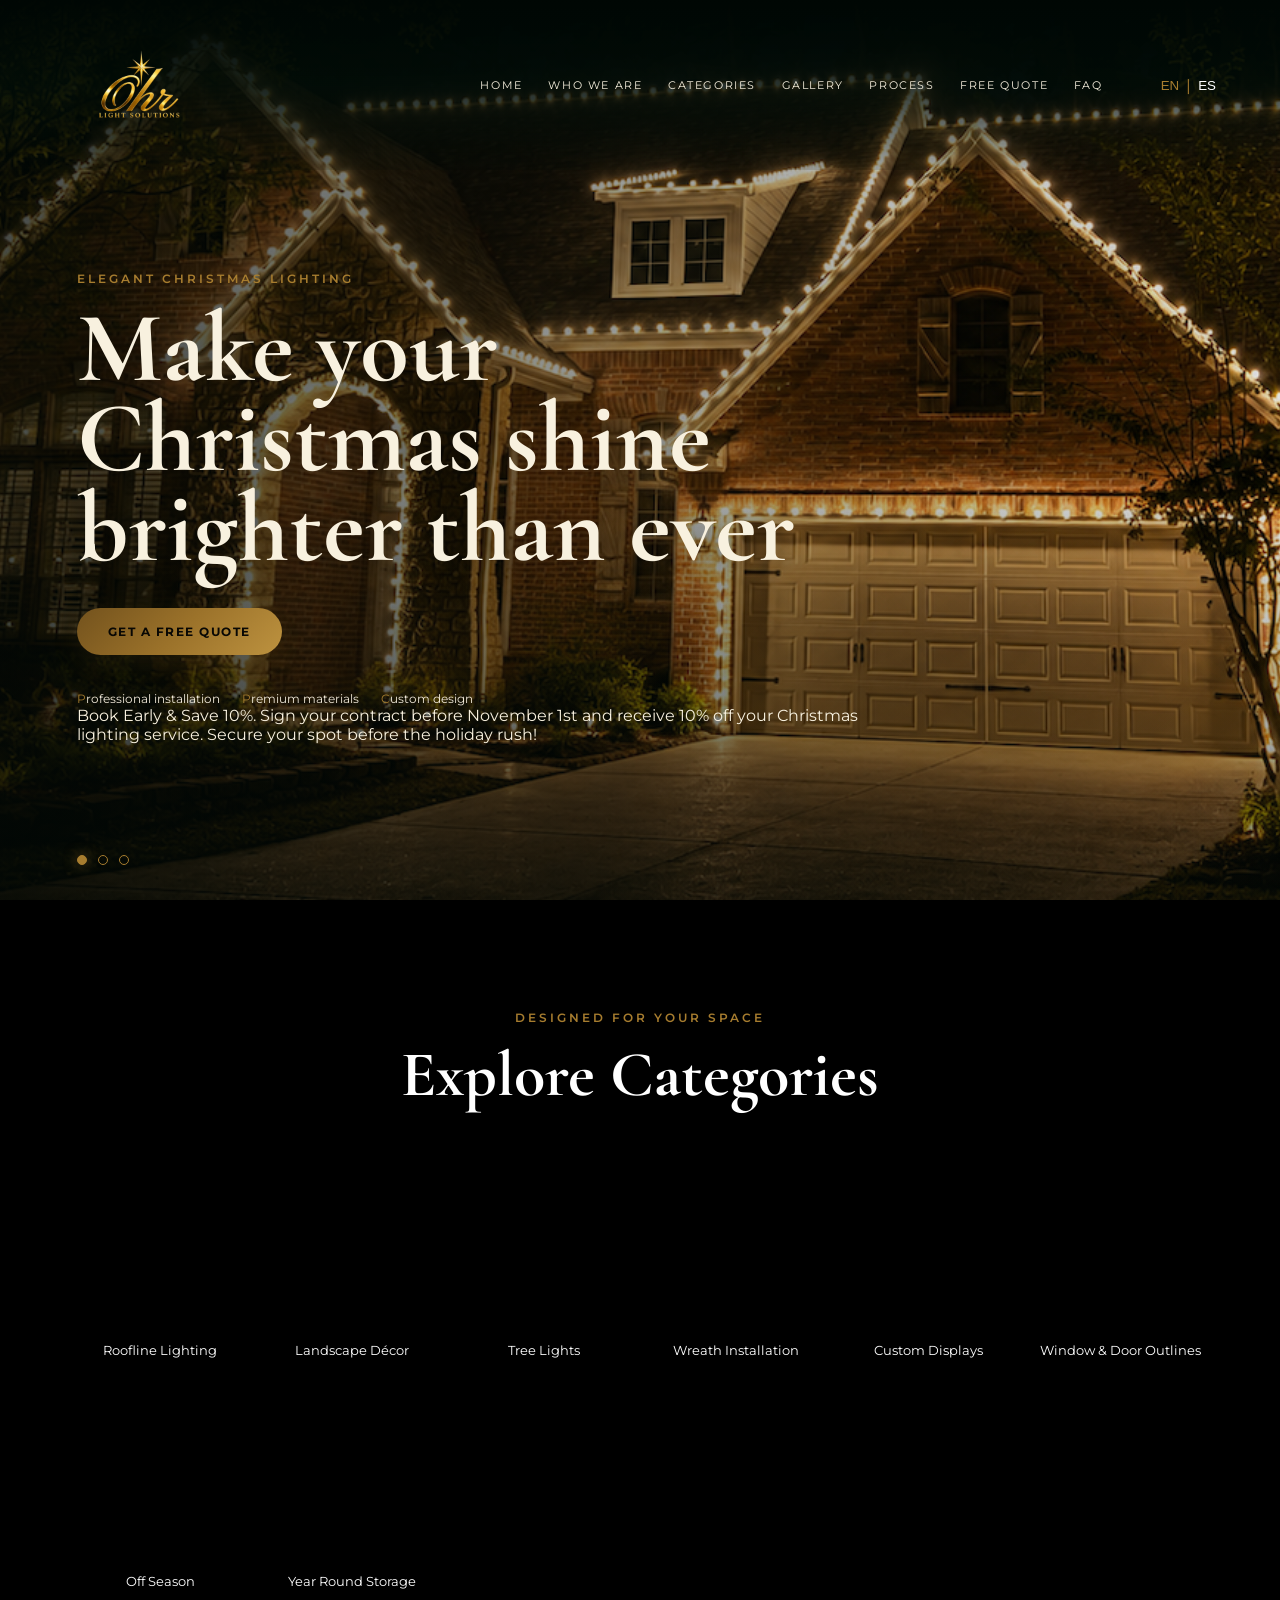
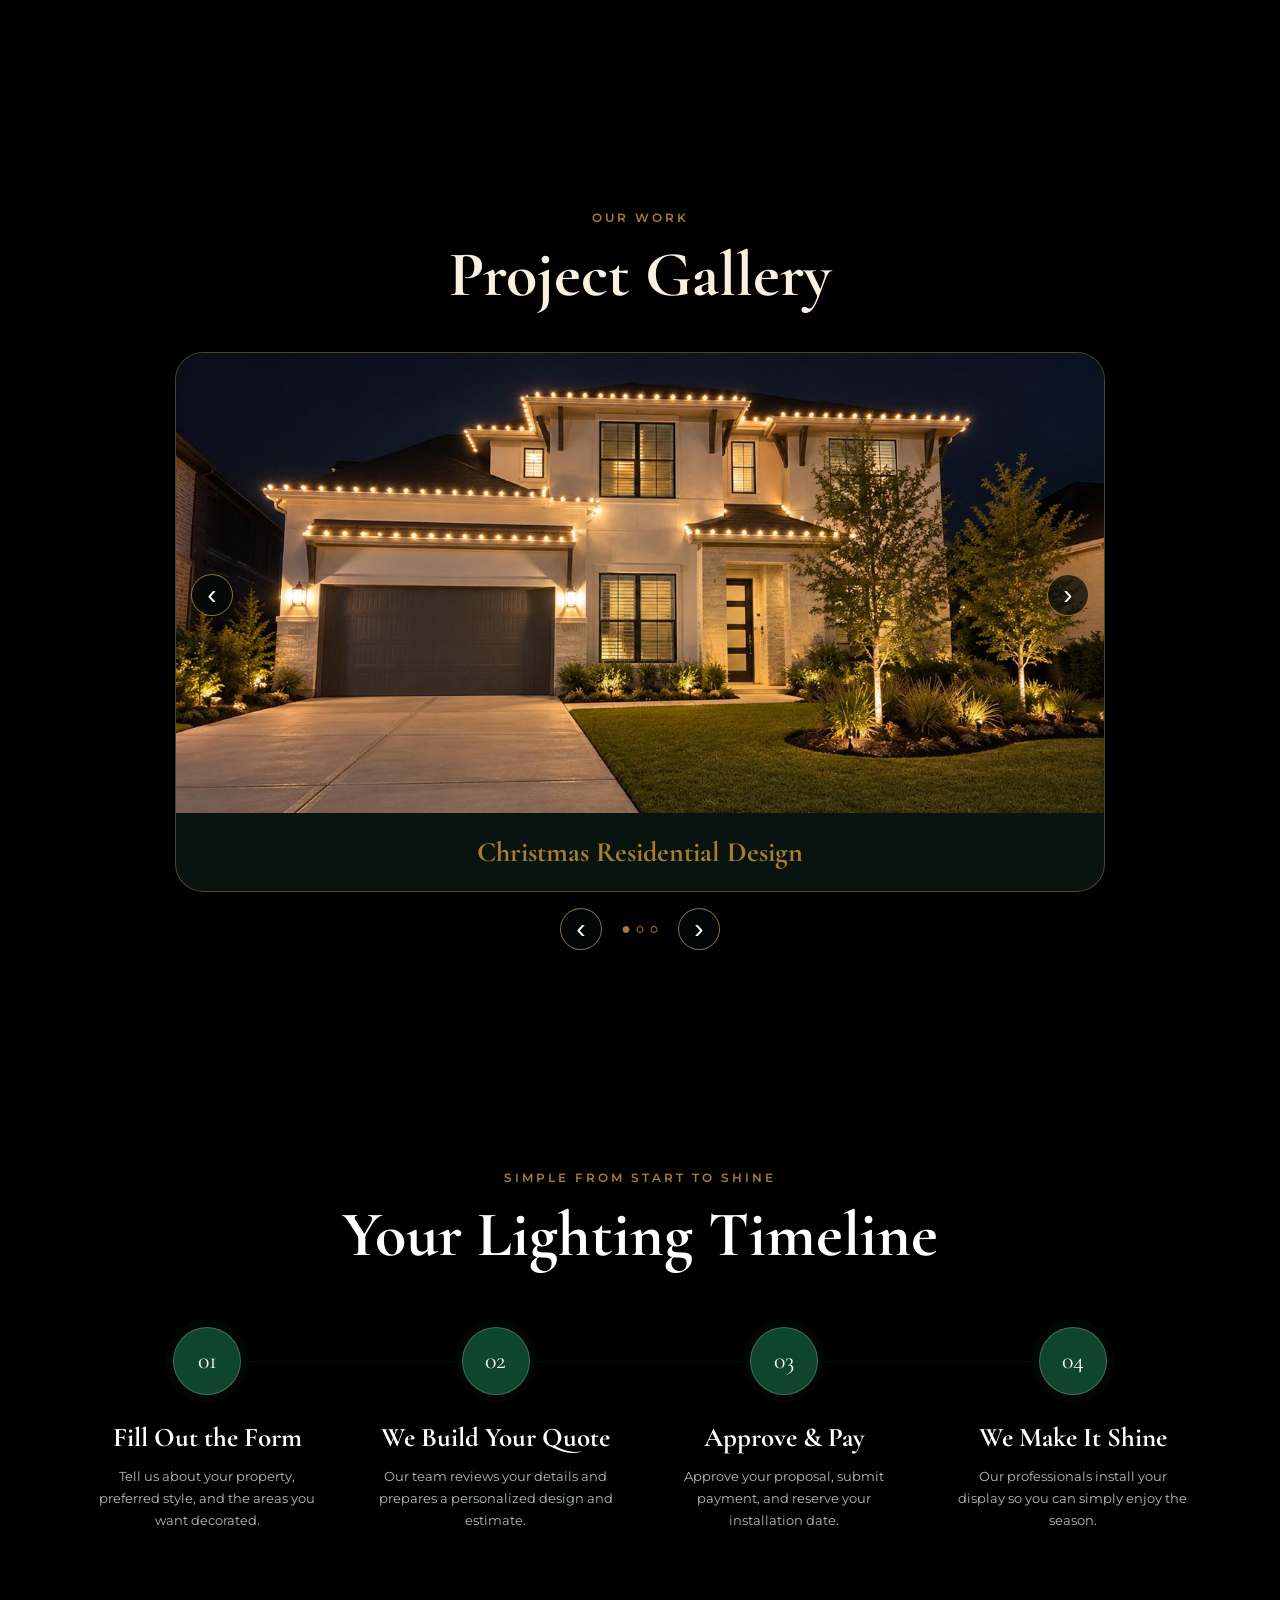
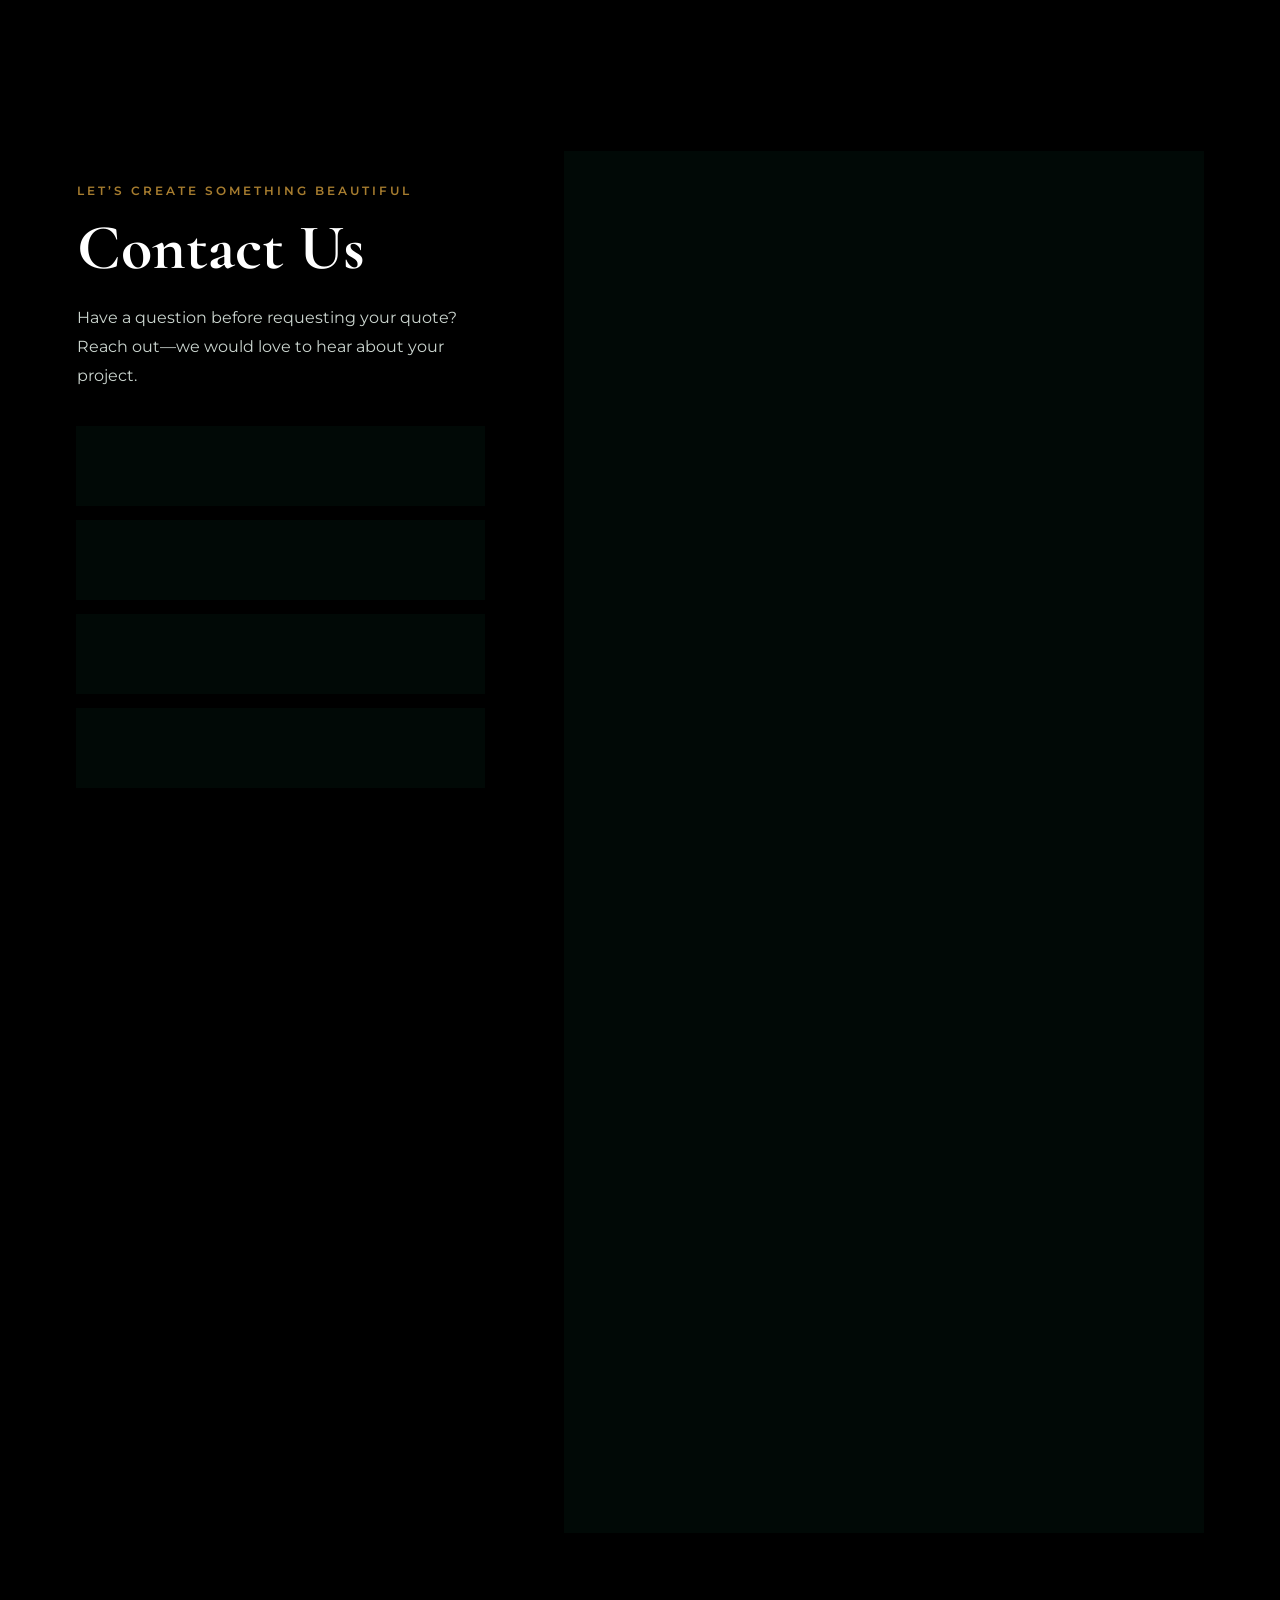
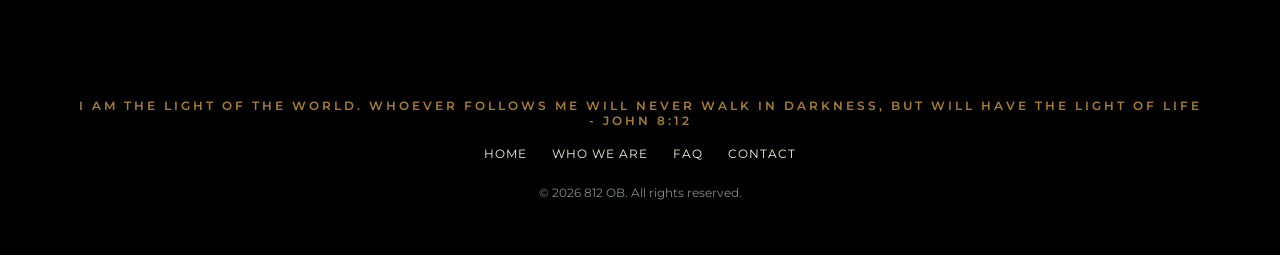
==== index.html @ 3193b4c6 "Update promotional text in index.html" ====
<!doctype html>
<html lang="en">
<head>
  <meta charset="UTF-8">
  <meta name="viewport" content="width=device-width,initial-scale=1">
  <title>812 OB Christmas Lights</title>
  <link rel="stylesheet" href="style.css">
</head>
<body>
  <header class="navbar">
    <a class="brand" href="index.html" aria-label="812 OB Home"><img src="logo12.png" alt="812 OB"></a>
    <button class="menu-toggle" type="button" aria-label="Open menu" aria-expanded="false">☰</button>
    <nav>
      <a href="index.html" data-en="Home" data-es="Inicio">Home</a>
      <a href="who-we-are.html" data-en="Who We Are" data-es="Quiénes Somos">Who We Are</a>
      <a href="#collection" data-en="Categories" data-es="Categorías">Categories</a>
      <a href="#products" data-en="Gallery" data-es="Galería">Gallery</a>
      <a href="#process" data-en="Process" data-es="Proceso">Process</a>
      <a href="#contact" data-en="Free Quote" data-es="Cotización Gratis">Free Quote</a>
      <a href="faq.html" data-en="FAQ" data-es="Preguntas">FAQ</a>
    </nav>
    <div class="lang"><button id="enBtn" type="button">EN</button><span>|</span><button id="esBtn" type="button">ES</button></div>
  </header>

  <main>
    <section id="home" class="hero">
      <div class="hero-bg active" style="background-image:url('photo.png')"></div>
      <div class="hero-bg" style="background-image:url('project1-19.jpg')"></div>
      <div class="hero-bg" style="background-image:url('project1-10.jpg')"></div>
      <div class="hero-content">
        <p class="eyebrow" data-en="Elegant Christmas lighting" data-es="Iluminación navideña elegante">Elegant Christmas lighting</p>
        <h1 data-en="Make your Christmas shine brighter than ever" data-es="Haz que tu Navidad brille más que nunca">Make your Christmas shine brighter than ever</h1>
        <a href="#contact" class="gold-btn" data-en="Get a Free Quote" data-es="Cotización Gratis">Get a Free Quote</a>
        <div class="trust-row">
          <span data-en="Professional installation" data-es="Instalación profesional">✦ Professional installation</span>
          <span data-en="Premium materials" data-es="Materiales premium">✦ Premium materials</span>
          <span data-en="Custom design" data-es="Diseño personalizado">✦ Custom design</span>
        </div>
        <span data-en="Book Early & Save 10%." data-es="Reserva con anticipación y ahorra un 10 %">✦ Book Early & Save 10%</span>
        <span data-en="Sign your contract before November 1st and receive 10% off your Christmas lighting service. Secure your spot before the holiday rush!" data-es="Firma tu contrato antes del 1 de noviembre y obtén un 10 % de descuento en tu servicio de iluminación navideña. ¡Asegura tu lugar antes de las prisas de la temporada!">✦ Sign your contract before November 1st and receive 10% off your Christmas lighting service. Secure your spot before the holiday rush!</span>
      </div>
      <div class="dots" aria-label="Hero images"><button class="dot active" aria-label="Slide 1"></button><button class="dot" aria-label="Slide 2"></button><button class="dot" aria-label="Slide 3"></button></div>
    </section>

    <section id="collection" class="section cream-section centered">
      <p class="eyebrow" data-en="Designed for your space" data-es="Diseñado para tu espacio">Designed for your space</p>
      <h2 data-en="Explore Categories" data-es="Explora Categorías">Explore Categories</h2>
      <div class="categories">
        <article class="category"><img src="logo1.png" alt="Roofline lighting"><p data-en="Roofline Lighting" data-es="Iluminación de Techo">Roofline Lighting</p></article>
        <article class="category"><img src="logo2.png" alt="Landscape decor"><p data-en="Landscape Décor" data-es="Decoración de Jardín">Landscape Décor</p></article>
        <article class="category"><img src="logo3.png" alt="Tree lights"><p data-en="Tree Lights" data-es="Luces para Árboles">Tree Lights</p></article>
        <article class="category"><img src="logo4.png" alt="Wreath installation"><p data-en="Wreath Installation" data-es="Instalación de Guirnaldas">Wreath Installation</p></article>
        <article class="category"><img src="logo5.png" alt="Custom display"><p data-en="Custom Displays" data-es="Diseños Personalizados">Custom Displays</p></article>
        <article class="category"><img src="logo6.png" alt="Window and door outlines"><p data-en="Window & Door Outlines" data-es="Contornos de Ventanas y Puertas">Window & Door Outlines</p></article>
        <article class="category"><img src="logo7.png" alt="Off Season"><p data-en="Off Season" data-es="Fuera de Temporada">Off Season</p></article>
         <article class="category"><img src="logo8.png" alt="Year Round Storage"><p data-en="Year Round Storage" data-es="Almacenamiento por el año">Year Round Storage</p></article>
      </div>
    </section>

    <section id="products" class="section dark-section centered">
      <p class="eyebrow" data-en="Our work" data-es="Nuestro trabajo">Our work</p><h2 data-en="Project Gallery" data-es="Galería de Proyectos">Project Gallery</h2>
      <div class="project-carousel">
        <div class="gallery-grid">
          <article class="project-card" data-project="0"><button class="arrow prev" aria-label="Previous photo">‹</button><img src="project1-1.jpg" alt="Christmas Residential Design"><button class="arrow next" aria-label="Next photo">›</button><h3 data-en="Christmas Residential Design" data-es="Diseño de Navidad Residencial">Christmas Residential Design</h3></article>
          <article class="project-card" data-project="1"><button class="arrow prev" aria-label="Previous photo">‹</button><img src="project2-1.jpg" alt="Permanent Landscape Lights"><button class="arrow next" aria-label="Next photo">›</button><h3 data-en="Permanent Landscape Lights" data-es="Iluminación Exterior Permanente">Permanent Landscape Lights</h3></article>
          <article class="project-card" data-project="2"><button class="arrow prev" aria-label="Previous photo">‹</button><img src="project3-1.jpg" alt="Permanent Roofline Lights"><button class="arrow next" aria-label="Next photo">›</button><h3 data-en="Permanent Roofline Lights" data-es="Iluminación del Tejado Permanente">Permanent Roofline Lights</h3></article> 
        </div>
        <button class="gallery-nav gallery-prev" aria-label="Previous project">‹</button><button class="gallery-nav gallery-next" aria-label="Next project">›</button><div class="gallery-dots"></div>
      </div>
    </section>

    <section id="process" class="section process-section centered">
      <p class="eyebrow" data-en="Simple from start to shine" data-es="Sencillo de principio a fin">Simple from start to shine</p>
      <h2 data-en="Your Lighting Timeline" data-es="Tu Proceso de Iluminación">Your Lighting Timeline</h2>
      <div class="timeline">
        <article><span>01</span><h3 data-en="Fill Out the Form" data-es="Llena el Formulario">Fill Out the Form</h3><p data-en="Tell us about your property, preferred style, and the areas you want decorated." data-es="Cuéntanos sobre tu propiedad, estilo preferido y las áreas que deseas decorar.">Tell us about your property, preferred style, and the areas you want decorated.</p></article>
        <article><span>02</span><h3 data-en="We Build Your Quote" data-es="Creamos tu Cotización">We Build Your Quote</h3><p data-en="Our team reviews your details and prepares a personalized design and estimate." data-es="Nuestro equipo revisa tus datos y prepara un diseño y estimado personalizado.">Our team reviews your details and prepares a personalized design and estimate.</p></article>
        <article><span>03</span><h3 data-en="Approve & Pay" data-es="Aprueba y Paga">Approve & Pay</h3><p data-en="Approve your proposal, submit payment, and reserve your installation date." data-es="Aprueba la propuesta, realiza el pago y reserva tu fecha de instalación.">Approve your proposal, submit payment, and reserve your installation date.</p></article>
        <article><span>04</span><h3 data-en="We Make It Shine" data-es="Nosotros lo Hacemos Brillar">We Make It Shine</h3><p data-en="Our professionals install your display so you can simply enjoy the season." data-es="Nuestros profesionales instalan tu decoración para que disfrutes la temporada.">Our professionals install your display so you can simply enjoy the season.</p></article>
      </div>
    </section>

    <section id="contact" class="section contact-section">
      <div class="contact-layout">
        <aside class="contact-details">
          <p class="eyebrow" data-en="Let’s create something beautiful" data-es="Creemos algo hermoso">Let’s create something beautiful</p>
          <h2 data-en="Contact Us" data-es="Contáctanos">Contact Us</h2>
          <p data-en="Have a question before requesting your quote? Reach out—we would love to hear about your project." data-es="¿Tienes una pregunta antes de solicitar tu cotización? Escríbenos; nos encantará conocer tu proyecto.">Have a question before requesting your quote? Reach out—we would love to hear about your project.</p>
          <!-- Replace the three values below with your real contact information. -->
          <div class="contact-list"><a href="mailto:812ohrlighting@gmail.com"><b data-en="Email" data-es="Correo">Email</b><span>812ohrlighting@gmail.com</span></a><a href="tel:+1 346 664-0885"><b data-en="Phone" data-es="Teléfono">Phone</b><span>(346) 664-0885</span></a><a href="tel:+1 346 539-0301"><b data-en="Phone" data-es="Teléfono">Phone</b><span>(346) 539-0301</span></a><a href="#"><b data-en="Social Media" data-es="Redes Sociales">Social Media</b><span>COMING SOON</span></a></div>
        </aside>
        <div class="quote-panel">
          <p class="eyebrow" data-en="Free quote" data-es="Cotización gratis">Free quote</p><h2 data-en="Tell Us About Your Project" data-es="Cuéntanos Sobre tu Proyecto">Tell Us About Your Project</h2>
          <form id="quoteForm" action="https://formspree.io/f/xeaqypgw" method="POST" enctype="multipart/form-data">
            <div class="two-columns"><input name="first_name" placeholder="First Name" data-placeholder-en="First Name" data-placeholder-es="Nombre" required><input name="last_name" placeholder="Last Name" data-placeholder-en="Last Name" data-placeholder-es="Apellido" required></div>
            <div class="two-columns"><input name="phone" type="tel" placeholder="Phone Number" data-placeholder-en="Phone Number" data-placeholder-es="Número de Teléfono" required><input name="email" type="email" placeholder="Email" data-placeholder-en="Email" data-placeholder-es="Correo Electrónico" required></div>
            <fieldset><legend data-en="Preferred contact method" data-es="Método de contacto preferido">Preferred contact method</legend><label><input type="radio" name="preferred_contact" value="Phone" required> <span data-en="Phone" data-es="Teléfono">Phone</span></label><label><input type="radio" name="preferred_contact" value="Email"> <span data-en="Email" data-es="Correo">Email</span></label></fieldset>
            <fieldset><legend data-en="Preferred storage method" data-es="Método de almacenamiento preferido">Preferred storage method</legend><label><input type="radio" name="preferred_storage" value="Self" required> <span data-en="Self-Storage" data-es="Almacenaje propio">Self</span></label><label><input type="radio" name="preferred_storage" value="Included"> <span data-en="Full-service storage" data-es="Servicio de almacenamiento">Included</span></label></fieldset>

            <fieldset><legend data-en="How would you like to handle the materials for your installation?" data-es="¿Cómo le gustaría gestionar los materiales para su instalación?">How would you like to handle the materials for your installation?</legend><label><input type="radio" name="handle_materials" value="Own" required> <span data-en="I own the materials" data-es="Tengo mis propios materiales"> I own the materials</span></label><label><input type="radio" name="handle_materials" value="Rent"> <span data-en="Rent the materials" data-es="Rentar los materiales">Rent the materials</span></label><label><input type="radio" name="handle_materials" value="Purchase"> <span data-en="Would like to purchase the materials" data-es="Me gustaria comprar el material">I would like to purchase the material</span></label></fieldset>
            
            <fieldset><legend data-en="What would you like to decorate?" data-es="¿Qué deseas decorar?">What would you like to decorate?</legend><label><input type="checkbox" name="decor_areas[]" value="Roofline"> <span data-en="Roofline" data-es="Techo">Roofline</span></label><label><input type="checkbox" name="decor_areas[]" value="Trees"> <span data-en="Trees" data-es="Árboles">Trees</span></label><label><input type="checkbox" name="decor_areas[]" value="Landscape"> <span data-en="Landscape" data-es="Jardín">Landscape</span></label><label><input type="checkbox" name="decor_areas[]" value="Permanent Landscape Lights"> <span data-en="Permanent Landscape Lights" data-es="Luces Permenente de exterior">Permanent Landscape Lights</span></label><label><input type="checkbox" name="decor_areas[]" value="Permanent Roofline Lights"> <span data-en="Permanent Roofline Lights" data-es="Luces Permenente de Tejado">Permanent Roofline Lights</span></label><label><input type="checkbox" name="decor_areas[]" value="Custom"> <span data-en="Custom" data-es="Custom">Custom</span></label><label><input type="checkbox" name="decor_areas[]" value="Not sure"> <span data-en="Not sure" data-es="No estoy seguro/a">Not sure</span></label></fieldset>
            <fieldset><legend data-en="Preferred light color" data-es="Color de luces preferido">Preferred light color</legend><label><input type="radio" name="light_color" value="Warm white" required> <span data-en="Warm White" data-es="Blanco Cálido">Warm White</span></label><label><input type="radio" name="light_color" value="Cool white"> <span data-en="Cool White" data-es="Blanco Frío">Cool White</span></label><label><input type="radio" name="light_color" value="Multicolor"> <span data-en="Multicolor" data-es="Multicolor">Multicolor</span></label><label><input type="radio" name="light_color" value="Not sure"> <span data-en="Not Sure" data-es="No estoy seguro/a">Not Sure</span></label></fieldset>
            <label class="form-field"><span data-en="Approximate home square footage (optional)" data-es="Superficie aproximada de la casa (opcional)">Approximate home square footage (optional)</span><input name="square_footage" type="number" min="1" placeholder="Example: 2,500 sq. ft." data-placeholder-en="Example: 2,500 sq. ft." data-placeholder-es="Ejemplo: 2,500 pies²"></label>
            <div class="file-upload"><strong data-en="Pictures of your house (optional)" data-es="Fotos de tu casa (opcional)">Pictures of your house (optional)</strong><small data-en="Select multiple photos or add another selection." data-es="Selecciona varias fotos o agrega otra selección.">Select multiple photos or add another selection.</small><div id="photoInputs" class="photo-inputs"><div class="photo-input-row"><input name="house_photos[]" type="file" accept="image/*" multiple></div></div><button id="addPhotoInput" class="secondary-btn" type="button" data-en="+ Add More Photos" data-es="+ Agregar Más Fotos">+ Add More Photos</button></div>
            <textarea name="message" placeholder="If you selected 'custom' please add here any notes for us to reference or a vision of what you would like (Optional)" data-placeholder-en="If you selected 'custom' please add here any notes for us to reference or a vision of what you would like (Optional)" data-placeholder-es="Si seleccionaste previamente 'custom' agrega aqui notas adicional o tu vision. (Opcional)"></textarea>
            <button id="quoteSubmit" class="gold-btn" type="submit" data-en="Send Request" data-es="Enviar Solicitud">Send Request</button><p id="formStatus" class="form-status" role="status" aria-live="polite"></p>
          </form>
        </div>
      </div>
    </section>
  </main>
  <footer><p class="eyebrow" data-en="I am the light of the world. Whoever follows me will never walk in darkness, but will have the light of life - John 8:12" data-es="Yo soy la luz del mundo; el que me sigue, no andará en tinieblas, sino que tendrá la luz de la vida - Juan 8:12"></p><div class="footer-links"><a href="index.html" data-en="Home" data-es="Inicio">Home</a><a href="who-we-are.html" data-en="Who We Are" data-es="Quiénes Somos">Who We Are</a><a href="faq.html">FAQ</a><a href="index.html#contact" data-en="Contact" data-es="Contacto">Contact</a></div><p>© 2026 812 OB. All rights reserved.</p></footer>
  <script src="script.js"></script>
</body>
</html>
---- style.css ----
@import url('https://fonts.googleapis.com/css2?family=Cormorant+Garamond:wght@500;600;700&family=Montserrat:wght@400;500;600&display=swap');
:root{--green:#123c2d;--green-dark:#071d15;--green-bright:#17603f;--gold:#c9a85d;--cream:#f4efe5;--ink:#272622;--white:#fff;--muted:#6e695f}
*{box-sizing:border-box;margin:0;padding:0}html{scroll-behavior:smooth}body{font-family:Montserrat,sans-serif;background:#070b09;color:#f8f1df}a{color:inherit;text-decoration:none}h1,h2,h3{font-family:"Cormorant Garamond",serif}h2{font-size:clamp(38px,5vw,64px);line-height:1;margin-bottom:24px}.centered{text-align:center}.eyebrow{color:var(--gold);text-transform:uppercase;letter-spacing:3px;font-size:12px;font-weight:600;margin-bottom:18px}.section{padding:110px 6%}
.navbar{position:fixed;z-index:100;top:0;width:100%;min-height:92px;padding:16px 5%;display:flex;align-items:center;justify-content:space-between;gap:28px;background:linear-gradient(to bottom,rgba(4,12,9,.92),rgba(4,12,9,.18))}.navbar.solid-nav{background:var(--green-dark)}.brand{display:flex;align-items:center;flex:0 0 auto}.brand img{display:block;width:clamp(92px,10vw,150px);height:60px;object-fit:contain;object-position:left center}.navbar nav{display:flex;align-items:center;justify-content:center;gap:clamp(14px,2vw,30px);font-size:11px;text-transform:uppercase;letter-spacing:1.6px}.navbar nav a{transition:.2s}.navbar nav a:hover{color:var(--gold)}.lang{display:flex;gap:7px;align-items:center;color:var(--gold)}.lang button{border:0;background:none;color:#fff;cursor:pointer}.lang button.active{color:var(--gold)}.menu-toggle{display:none;background:none;border:1px solid rgba(255,255,255,.3);color:#fff;border-radius:8px;padding:7px 10px;font-size:20px}
.hero{position:relative;min-height:100vh;display:flex;align-items:center;overflow:hidden;padding:145px 6% 90px}.hero-bg{position:absolute;inset:0;background-size:cover;background-position:center;opacity:0;transition:opacity 1.3s ease}.hero-bg::after{content:"";position:absolute;inset:0;background:linear-gradient(90deg,rgba(2,8,5,.72) 0%,rgba(2,8,5,.38) 52%,rgba(2,8,5,.1) 100%),linear-gradient(0deg,rgba(3,12,8,.45),transparent 45%)}.hero-bg.active{opacity:1}.hero-content{position:relative;z-index:2;max-width:820px}.hero h1{font-size:clamp(54px,8vw,100px);line-height:.9;margin-bottom:34px;text-shadow:0 3px 30px rgba(0,0,0,.4)}.gold-btn{display:inline-block;border:0;border-radius:999px;padding:16px 31px;background:linear-gradient(135deg,#a98437,#e3c477,#fff0b5);color:#10130f;text-transform:uppercase;letter-spacing:1.5px;font-size:12px;font-weight:700;cursor:pointer}.trust-row{display:flex;flex-wrap:wrap;gap:22px;margin-top:36px;color:#f2eadb;font-size:12px}.trust-row span::first-letter{color:var(--gold)}.dots{position:absolute;z-index:3;bottom:35px;left:6%;display:flex;gap:11px}.dot{width:10px;height:10px;border:1px solid var(--gold);border-radius:50%;background:transparent;cursor:pointer}.dot.active{background:var(--gold);box-shadow:0 0 14px var(--gold)}
.cream-section,.cream-page{background:var(--cream);color:var(--ink)}.cream-section h2,.cream-page h1,.cream-page h2{color:var(--ink)}.categories{display:grid;grid-template-columns:repeat(6,minmax(0,1fr));gap:clamp(12px,2vw,28px);margin-top:48px}.category img{width:100%;aspect-ratio:1;border-radius:50%;object-fit:contain;padding:13px;background:#fff;border:1px solid rgba(18,60,45,.14);box-shadow:0 15px 35px rgba(40,35,25,.08)}.category p{margin-top:16px;color:var(--ink);font-size:13px;line-height:1.4}
.dark-section{background:linear-gradient(180deg,#07140f,#0e3024,#07140f)}.project-carousel{position:relative;max-width:930px;margin:45px auto 0;overflow:hidden;padding-bottom:58px}.gallery-grid{display:flex;transition:transform .45s ease}.project-card{position:relative;flex:0 0 100%;overflow:hidden;border-radius:28px;background:#09130f;border:1px solid rgba(201,168,93,.35)}.project-card img{display:block;width:100%;height:460px;object-fit:cover}.project-card h3{padding:22px;font-size:28px;color:var(--gold)}.arrow,.gallery-nav{display:grid;place-items:center;border:1px solid rgba(201,168,93,.65);border-radius:50%;background:rgba(4,10,7,.72);color:#fff;cursor:pointer;font-size:28px;width:42px;height:42px}.arrow{position:absolute;z-index:3;top:45%;transform:translateY(-50%)}.prev{left:15px}.next{right:15px}.gallery-nav{position:absolute;bottom:0}.gallery-prev{left:calc(50% - 80px)}.gallery-next{right:calc(50% - 80px)}.gallery-dots{position:absolute;bottom:17px;left:50%;transform:translateX(-50%);display:flex;gap:7px}.gallery-dot{width:7px;height:7px;border:1px solid var(--gold);border-radius:50%;background:none}.gallery-dot.active{background:var(--gold)}
.process-section{background:#f8f5ed;color:var(--ink)}.process-section h2{color:var(--ink)}.timeline{position:relative;max-width:1200px;margin:60px auto 0;display:grid;grid-template-columns:repeat(4,1fr);gap:28px}.timeline::before{content:"";position:absolute;top:34px;left:10%;right:10%;height:1px;background:rgba(18,60,45,.25)}.timeline article{position:relative;padding:0 12px}.timeline article>span{position:relative;z-index:2;display:grid;place-items:center;width:68px;height:68px;margin:0 auto 26px;border-radius:50%;background:var(--green);color:var(--gold);font-family:"Cormorant Garamond",serif;font-size:24px;box-shadow:0 0 0 8px #f8f5ed}.timeline h3{font-size:27px;margin-bottom:11px}.timeline p{color:var(--muted);font-size:13px;line-height:1.7}
.contact-section{background:var(--green-dark)}.contact-layout{max-width:1250px;margin:auto;display:grid;grid-template-columns:.78fr 1.22fr;gap:80px;align-items:start}.contact-details{position:sticky;top:130px;padding:32px 0}.contact-details h2,.quote-panel h2{color:#fff}.contact-details>p:not(.eyebrow){color:#cbd5cf;line-height:1.8}.contact-list{display:grid;gap:15px;margin-top:36px}.contact-list a{display:grid;gap:5px;padding:20px 22px;border:1px solid rgba(201,168,93,.25);border-radius:15px;background:rgba(255,255,255,.035)}.contact-list b{color:var(--gold);text-transform:uppercase;letter-spacing:1.4px;font-size:11px}.contact-list span{font-size:14px;color:#edf2ee}.quote-panel{background:#fff;color:var(--ink);border-radius:28px;padding:clamp(28px,4vw,54px);box-shadow:0 25px 70px rgba(0,0,0,.25)}.quote-panel h2{color:var(--ink);font-size:clamp(38px,4vw,54px)}form{display:grid;gap:17px}.two-columns{display:grid;grid-template-columns:1fr 1fr;gap:14px}input,textarea{width:100%;padding:15px 17px;border:1px solid #d8d3c8;border-radius:12px;background:#faf9f6;color:var(--ink);font:inherit;font-size:13px}textarea{min-height:130px;resize:vertical}fieldset{display:flex;flex-wrap:wrap;gap:12px 20px;border:1px solid #d8d3c8;border-radius:12px;padding:16px}legend,.form-field>span,.file-upload strong{padding:0 7px;color:var(--green);font-weight:600;font-size:13px}fieldset label{display:flex;align-items:center;gap:5px;font-size:13px;cursor:pointer}fieldset input{width:auto;accent-color:var(--green)}.form-field{display:grid;gap:8px}.file-upload{display:grid;gap:10px;padding:17px;border:1px dashed #b4a77f;border-radius:12px;background:#faf9f6}.file-upload small{color:var(--muted)}.photo-inputs{display:grid;gap:8px}.photo-input-row{display:flex;gap:8px;align-items:center}.secondary-btn,.remove-photo-input{border:1px solid var(--green);background:transparent;color:var(--green);cursor:pointer}.secondary-btn{justify-self:start;border-radius:999px;padding:9px 15px}.remove-photo-input{flex:0 0 34px;width:34px;height:34px;border-radius:50%;font-size:20px}.form-status{min-height:20px;color:var(--green);font-size:13px}.form-status.error{color:#a52a2a}
.inner-page{padding-top:92px}.green-page{background:var(--green-bright)}.about-intro{padding:100px 7% 65px;max-width:1500px;margin:auto}.about-intro h1,.faq-page h1{font-size:clamp(52px,7vw,92px);line-height:.95;margin-bottom:30px}.lead{max-width:1050px;margin:auto;font-size:clamp(15px,1.5vw,20px);line-height:1.8;color:rgba(255,255,255,.82)}.values-grid{padding:0 7% 110px;display:grid;grid-template-columns:repeat(3,1fr);gap:34px}.values-grid article{min-height:380px;padding:42px;border-radius:28px;background:#fff;color:var(--ink);box-shadow:0 20px 50px rgba(4,25,16,.2)}.values-grid h2{color:var(--ink);font-size:45px}.values-grid p{line-height:1.8;color:#4e4b46}.offer-section{padding:100px 7%;background:var(--green-dark)}.offer-grid{display:grid;grid-template-columns:repeat(3,1fr);gap:25px;max-width:1200px;margin:45px auto 42px}.offer-grid article{padding:32px;border:1px solid rgba(201,168,93,.26);border-radius:22px;background:rgba(255,255,255,.035)}.offer-grid span{color:var(--gold);font-size:28px}.offer-grid h3{font-size:29px;margin:14px 0}.offer-grid p{color:#bdcbc4;line-height:1.7;font-size:13px}
.faq-page{padding:170px 6% 100px}.faq-page .lead{color:var(--muted)}.faq-list{max-width:950px;margin:65px auto}.faq-list details{border-bottom:1px solid #cfc7b8;padding:26px 0}.faq-list summary{position:relative;padding-right:42px;list-style:none;cursor:pointer;color:var(--green);font-family:"Cormorant Garamond",serif;font-size:27px;font-weight:700}.faq-list summary::-webkit-details-marker{display:none}.faq-list summary::after{content:"+";position:absolute;right:5px;top:-4px;font-size:34px;font-family:Montserrat,sans-serif;font-weight:300}.faq-list details[open] summary::after{content:"−"}.faq-list details p{padding:18px 45px 0 0;color:var(--muted);line-height:1.8}.faq-cta{padding-top:25px}.faq-cta h2{font-size:45px}
footer{padding:55px 6%;text-align:center;background:#04110c;border-top:1px solid rgba(201,168,93,.18)}footer>img{width:130px;height:70px;object-fit:contain;margin-bottom:18px}.footer-links{display:flex;justify-content:center;flex-wrap:wrap;gap:25px;margin-bottom:24px;font-size:12px;text-transform:uppercase;letter-spacing:1px}.footer-links a:hover{color:var(--gold)}footer p{color:#7e8c85;font-size:12px}
@media(max-width:1050px){.navbar{flex-wrap:wrap;min-height:82px}.menu-toggle{display:block;margin-left:auto}.navbar nav{display:none;order:4;width:100%;flex-direction:column;align-items:flex-start;padding:18px 0}.navbar nav.open{display:flex}.categories{grid-template-columns:repeat(3,1fr)}.contact-layout{grid-template-columns:1fr;gap:30px}.contact-details{position:static}.timeline{grid-template-columns:repeat(2,1fr);row-gap:55px}.timeline::before{display:none}.values-grid,.offer-grid{grid-template-columns:1fr}.values-grid article{min-height:0}}
@media(max-width:650px){.navbar{padding:11px 5%}.brand img{width:90px;height:48px}.hero{padding-top:125px}.hero h1{font-size:53px}.section{padding:78px 5%}.categories{grid-template-columns:repeat(3,1fr);gap:12px}.category p{font-size:10px}.project-card img{height:320px}.timeline{grid-template-columns:1fr}.two-columns{grid-template-columns:1fr}.quote-panel{padding:25px 18px}.values-grid{padding:0 5% 75px}.values-grid article{padding:30px}.about-intro{padding:80px 5% 50px}.faq-page{padding:135px 5% 70px}.faq-list summary{font-size:23px}.contact-list span{overflow-wrap:anywhere}}
@media(prefers-reduced-motion:reduce){*{scroll-behavior:auto!important;transition:none!important}}

/* Deep-green revision: no beige surfaces. */
:root{--green:#123c2d;--green-dark:#020b08;--green-bright:#17603f;--ink:#f4f8f5;--muted:#aebdb5}
.brand img{filter:drop-shadow(0 3px 12px rgba(0,0,0,.55))}.brand-fallback{display:none;color:#fff;font-family:"Cormorant Garamond",serif;font-size:30px;font-weight:700;letter-spacing:3px;white-space:nowrap}.brand.logo-missing img{display:none}.brand.logo-missing .brand-fallback{display:block}
.cream-section,.cream-page{background:radial-gradient(circle at 12% 8%,rgba(23,96,63,.5),transparent 38%),linear-gradient(145deg,#010302 0%,#071c13 52%,#010302 100%);color:#fff}.cream-section h2,.cream-page h1,.cream-page h2{color:#fff}
.category img{background:rgba(15,66,45,.34);border-color:rgba(255,255,255,.18);box-shadow:0 15px 35px rgba(0,0,0,.35);backdrop-filter:blur(9px)}.category p{color:#fff}
.dark-section{background:linear-gradient(180deg,#010403,rgba(11,48,34,.9),#010403)}
.process-section{background:linear-gradient(135deg,rgba(2,5,4,.99),rgba(12,55,38,.86)),#010302;color:#fff}.process-section h2{color:#fff}.timeline article>span{background:rgba(23,96,63,.72);color:#fff;border:1px solid rgba(255,255,255,.22);box-shadow:0 0 0 8px rgba(1,7,4,.92)}.timeline p{color:#afbeb6}
.contact-section{background:radial-gradient(circle at 15% 20%,rgba(23,96,63,.28),transparent 35%),#010604}.contact-list a{background:rgba(18,60,45,.28);border-color:rgba(255,255,255,.15);backdrop-filter:blur(10px)}
.quote-panel{background:rgba(13,58,40,.48);color:#fff;border:1px solid rgba(255,255,255,.16);backdrop-filter:blur(17px)}.quote-panel h2{color:#fff}
input,textarea{border-color:rgba(255,255,255,.2);background:rgba(0,0,0,.34);color:#fff}input::placeholder,textarea::placeholder{color:#93a49b}fieldset{border-color:rgba(255,255,255,.2);background:rgba(0,0,0,.18)}legend,.form-field>span,.file-upload strong{color:#fff}.file-upload{border-color:rgba(255,255,255,.3);background:rgba(0,0,0,.24)}.secondary-btn,.remove-photo-input{border-color:rgba(255,255,255,.45);color:#fff}.form-status{color:#b9d8c7}
.values-grid article{background:rgba(1,10,6,.5);color:#fff;border:1px solid rgba(255,255,255,.15);backdrop-filter:blur(14px)}.values-grid h2{color:#fff}.values-grid p{color:#c2cec7}.offer-section{background:radial-gradient(circle at 80% 10%,rgba(23,96,63,.32),transparent 36%),#010604}
.faq-page .lead,.faq-list details p{color:#b7c4bd}.faq-list details{border-color:rgba(255,255,255,.18)}.faq-list summary{color:#fff}.faq-list summary::after{color:#6fbe91}
footer{background:#010403}

/* Final palette refinement: forest green, antique gold, larger logo. */
:root{--green:#0b3525;--green-dark:#010805;--green-bright:#0d442f;--gold:#a77d2f}
.green-page{background:radial-gradient(circle at 18% 8%,rgba(21,79,54,.72),transparent 38%),linear-gradient(145deg,#020705 0%,#092c1e 48%,#010403 100%)}
.green-page .about-intro{background:transparent}.green-page .values-grid{background:transparent}
.eyebrow{color:#a77d2f}.gold-btn{background:linear-gradient(135deg,#73521d,#9b722a,#bd923f);color:#080704;box-shadow:0 8px 24px rgba(94,65,18,.24)}
.dot{border-color:#a77d2f}.dot.active{background:#a77d2f;box-shadow:0 0 14px rgba(167,125,47,.65)}
.project-card h3,.contact-list b,.offer-grid span{color:#a77d2f}
.brand img{width:clamp(145px,14vw,225px);height:82px}.navbar{min-height:106px;padding-top:12px;padding-bottom:12px}.inner-page{padding-top:106px}
@media(max-width:650px){.brand img{width:128px;height:64px}.navbar{min-height:86px}.inner-page{padding-top:86px}.brand-fallback{font-size:27px}}

/* Dark glass pages and extra-large brand mark. */
.green-page,.cream-page{background-color:#010403;background-image:radial-gradient(circle at 12% 5%,rgba(10,58,39,.48),transparent 34%),radial-gradient(circle at 88% 42%,rgba(6,43,29,.34),transparent 38%),linear-gradient(145deg,#000 0%,#03130d 48%,#000 100%);background-attachment:fixed}
.green-page .about-intro,.cream-page .faq-page>section:first-child{background:rgba(2,19,13,.2);backdrop-filter:blur(4px)}
.values-grid article{background:rgba(3,24,16,.36);border:1px solid rgba(93,144,116,.22);box-shadow:0 20px 55px rgba(0,0,0,.42);backdrop-filter:blur(18px)}
.offer-section{background:rgba(0,7,4,.58);border-top:1px solid rgba(93,144,116,.14);backdrop-filter:blur(14px)}
.offer-grid article{background:rgba(7,45,30,.24);border-color:rgba(93,144,116,.2);backdrop-filter:blur(12px)}
.faq-list{padding:10px 38px;border:1px solid rgba(93,144,116,.18);border-radius:28px;background:rgba(3,28,18,.3);box-shadow:0 24px 65px rgba(0,0,0,.38);backdrop-filter:blur(18px)}
.faq-list details{border-color:rgba(116,158,136,.18)}.faq-cta{padding:42px;border-radius:24px;background:rgba(2,22,14,.26);backdrop-filter:blur(12px)}
.navbar{min-height:148px;padding-top:8px;padding-bottom:8px;background:linear-gradient(to bottom,rgba(0,7,4,.97),rgba(1,13,8,.76),rgba(1,13,8,.12))}.navbar.solid-nav{background:rgba(0,10,6,.88);backdrop-filter:blur(15px)}
.brand img{width:clamp(250px,24vw,390px);height:128px;object-fit:contain}.inner-page{padding-top:148px}.hero{padding-top:190px}
@media(max-width:1100px){.brand img{width:230px;height:104px}.navbar{min-height:124px}.inner-page{padding-top:124px}}
@media(max-width:650px){.brand img{width:190px;height:86px}.navbar{min-height:104px}.inner-page{padding-top:104px}.hero{padding-top:150px}.faq-list{padding:5px 20px}}

/* Transparent navigation on the two standalone pages. */
.green-page .navbar.solid-nav,
.cream-page .navbar.solid-nav{background:linear-gradient(to bottom,rgba(0,8,5,.28),rgba(0,8,5,.08),transparent);border-bottom:1px solid rgba(255,255,255,.05);box-shadow:none;backdrop-filter:none}

/* One continuous background across the complete website. */
html{background:#000}
body,
.green-page,
.cream-page{background-color:#000;background-image:radial-gradient(circle at 15% 10%,rgba(13,68,46,.55),transparent 42%),radial-gradient(circle at 85% 55%,rgba(8,48,32,.4),transparent 45%),linear-gradient(145deg,#000 0%,#03150e 45%,#000 100%);background-attachment:fixed;background-size:100% 100%;background-repeat:no-repeat}
.cream-section,
.dark-section,
.process-section,
.contact-section,
.about-intro,
.values-grid,
.offer-section,
.faq-page,
.faq-cta,
footer{background:transparent!important;border-top:0!important;border-bottom:0!important}
.values-grid article,
.offer-grid article,
.faq-list,
.quote-panel,
.contact-list a{background:rgba(4,35,23,.28)!important;border:1px solid rgba(110,155,132,.16);backdrop-filter:blur(14px);box-shadow:none}
.category img{background:rgba(4,35,23,.22)!important;backdrop-filter:blur(12px)}

/* Extra-large responsive logo. */
.brand img{width:clamp(300px,28vw,480px);height:150px;object-fit:contain;object-position:left center}
.navbar{min-height:170px}.inner-page{padding-top:170px}.hero{padding-top:205px}
@media(max-width:1100px){.brand img{width:260px;height:118px}.navbar{min-height:138px}.inner-page{padding-top:138px}.hero{padding-top:170px}}
@media(max-width:650px){.brand img{width:210px;height:95px}.navbar{min-height:115px}.inner-page{padding-top:115px}.hero{padding-top:155px}}
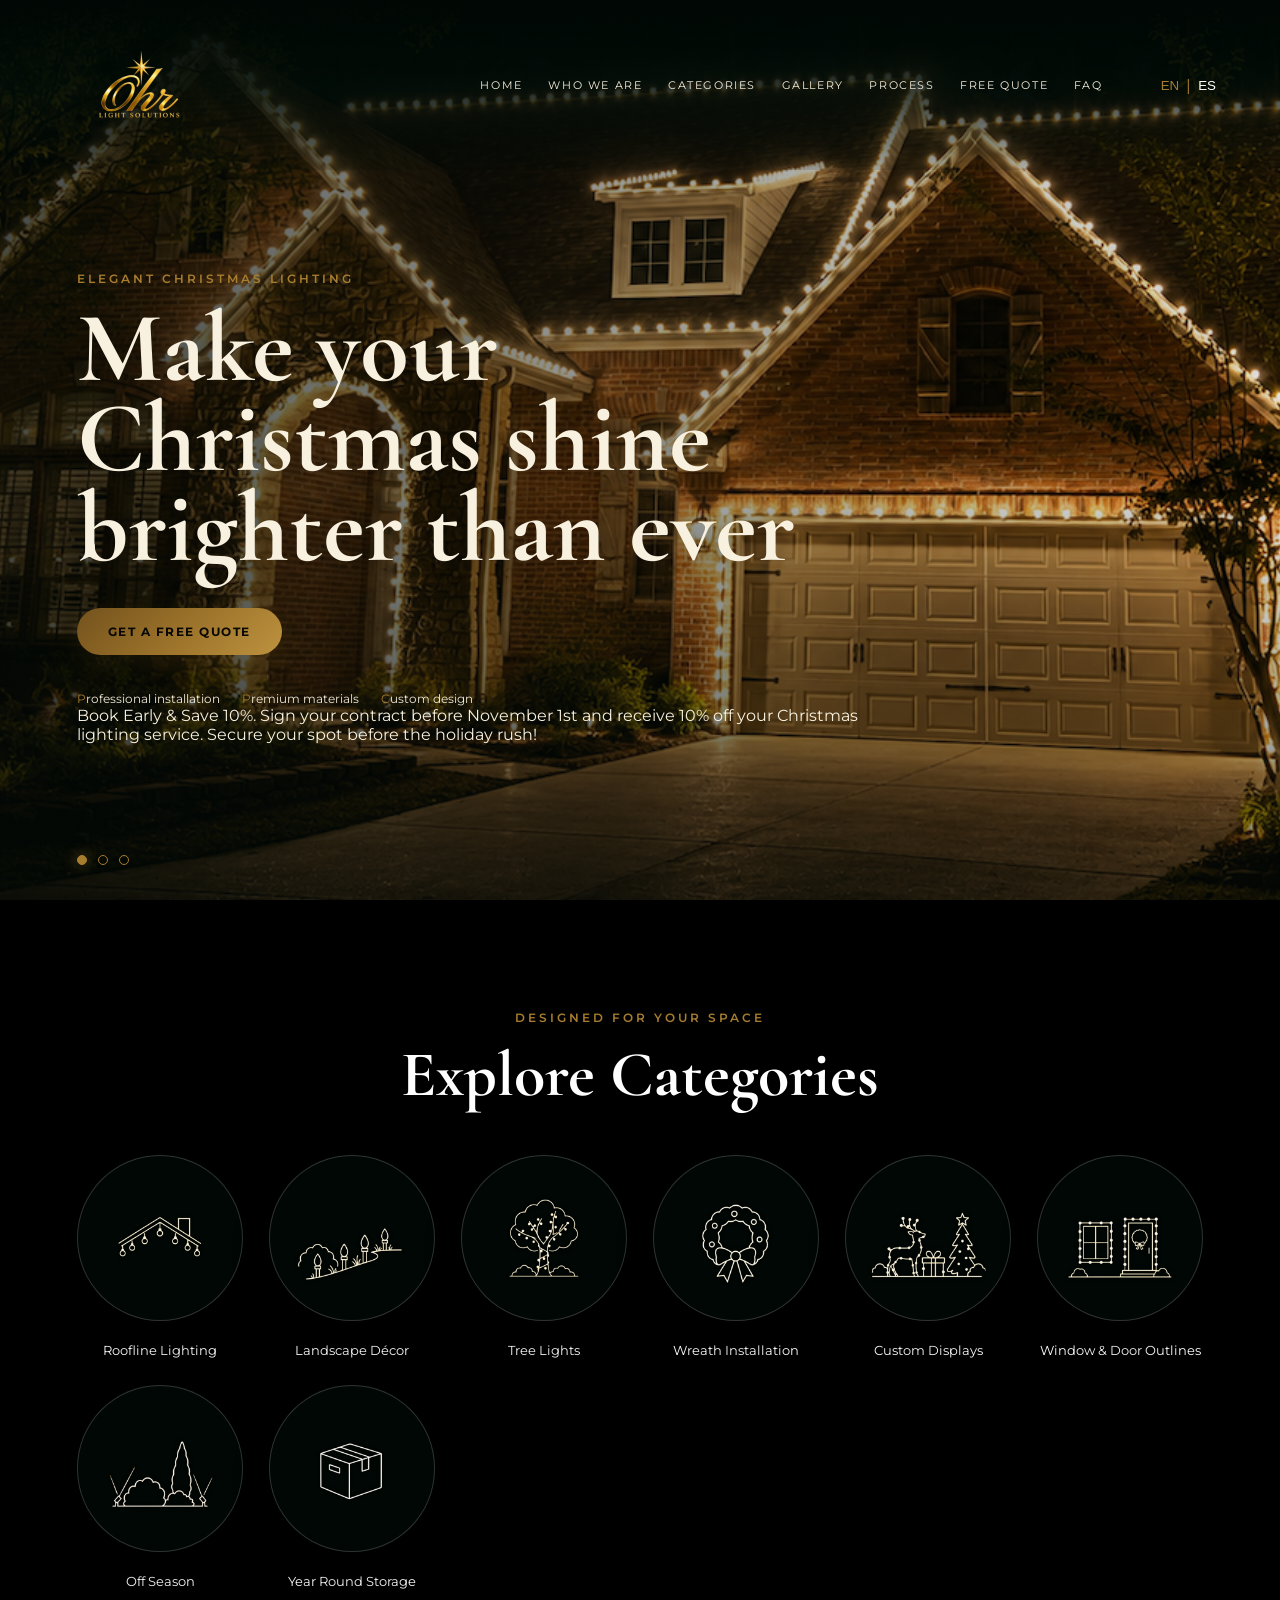
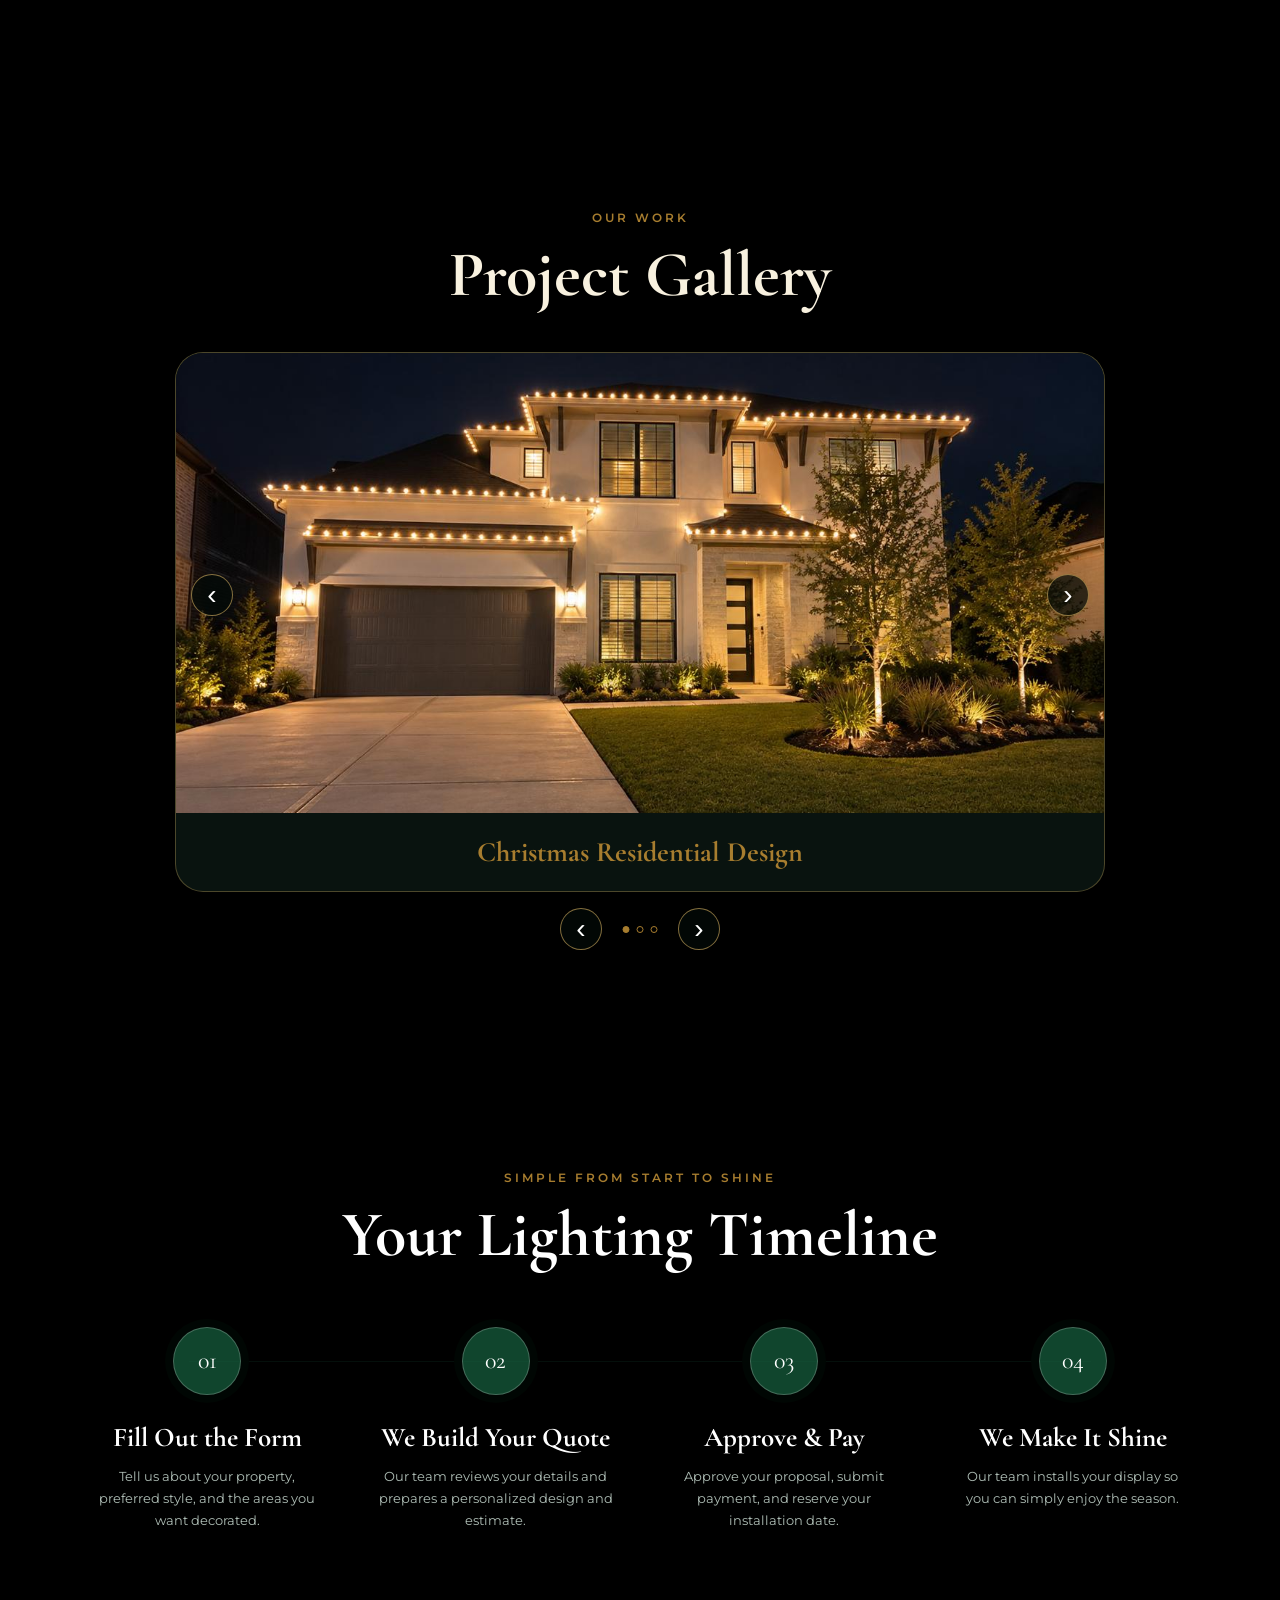
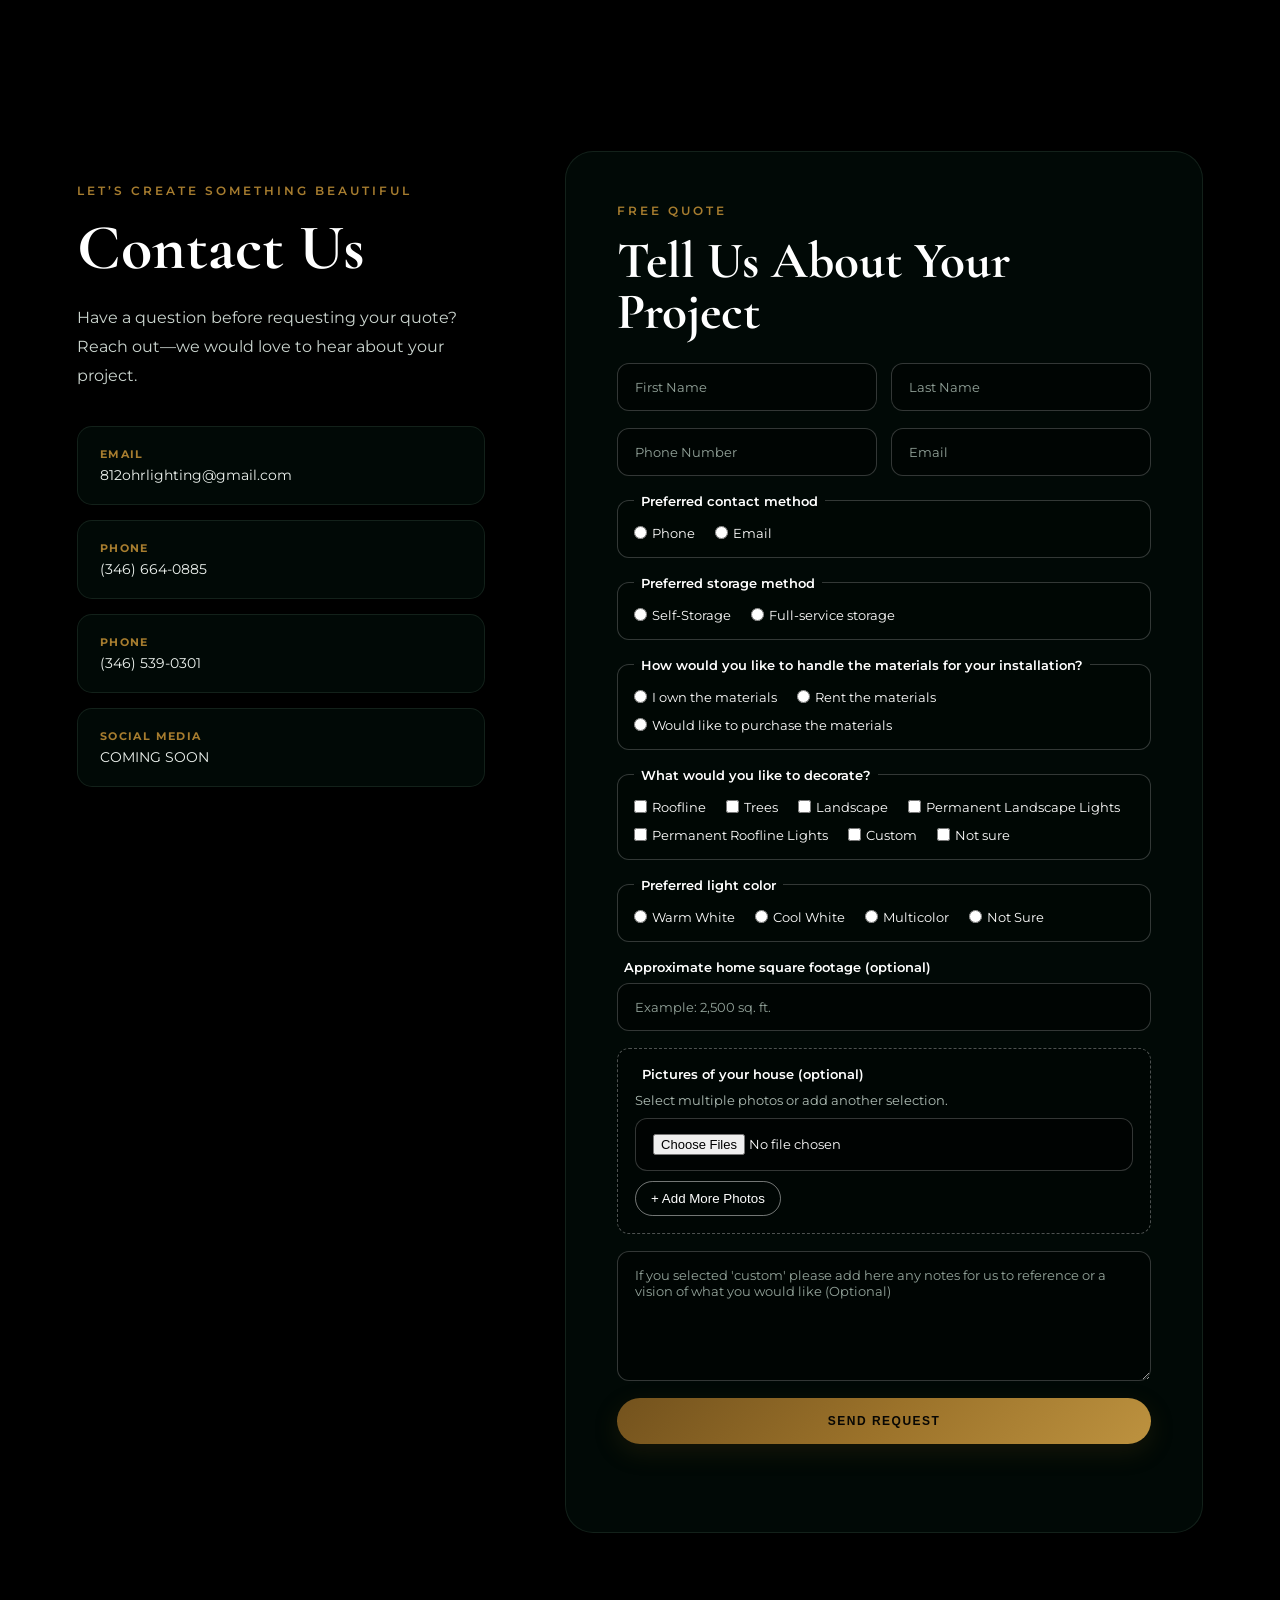
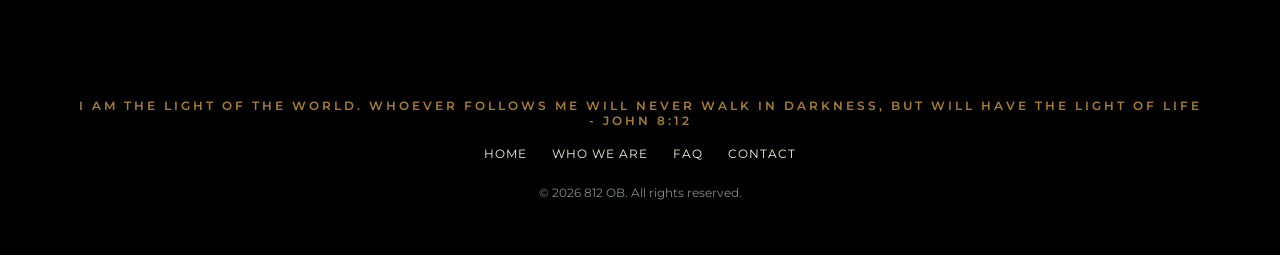
==== commit a9e5e652: "Revise timeline step 4 description for consistency Updated the description in the timeline section f" ====
--- a/index.html
+++ b/index.html
@@ -76,7 +76,7 @@
         <article><span>01</span><h3 data-en="Fill Out the Form" data-es="Llena el Formulario">Fill Out the Form</h3><p data-en="Tell us about your property, preferred style, and the areas you want decorated." data-es="Cuéntanos sobre tu propiedad, estilo preferido y las áreas que deseas decorar.">Tell us about your property, preferred style, and the areas you want decorated.</p></article>
         <article><span>02</span><h3 data-en="We Build Your Quote" data-es="Creamos tu Cotización">We Build Your Quote</h3><p data-en="Our team reviews your details and prepares a personalized design and estimate." data-es="Nuestro equipo revisa tus datos y prepara un diseño y estimado personalizado.">Our team reviews your details and prepares a personalized design and estimate.</p></article>
         <article><span>03</span><h3 data-en="Approve & Pay" data-es="Aprueba y Paga">Approve & Pay</h3><p data-en="Approve your proposal, submit payment, and reserve your installation date." data-es="Aprueba la propuesta, realiza el pago y reserva tu fecha de instalación.">Approve your proposal, submit payment, and reserve your installation date.</p></article>
-        <article><span>04</span><h3 data-en="We Make It Shine" data-es="Nosotros lo Hacemos Brillar">We Make It Shine</h3><p data-en="Our professionals install your display so you can simply enjoy the season." data-es="Nuestros profesionales instalan tu decoración para que disfrutes la temporada.">Our professionals install your display so you can simply enjoy the season.</p></article>
+        <article><span>04</span><h3 data-en="We Make It Shine" data-es="Nosotros lo Hacemos Brillar">We Make It Shine</h3><p data-en="Our team installs your display so you can simply enjoy the season." data-es="Nuestro equipo instala tu decoración para que disfrutes la temporada.">Our professionals install your display so you can simply enjoy the season.</p></article>
       </div>
     </section>
 
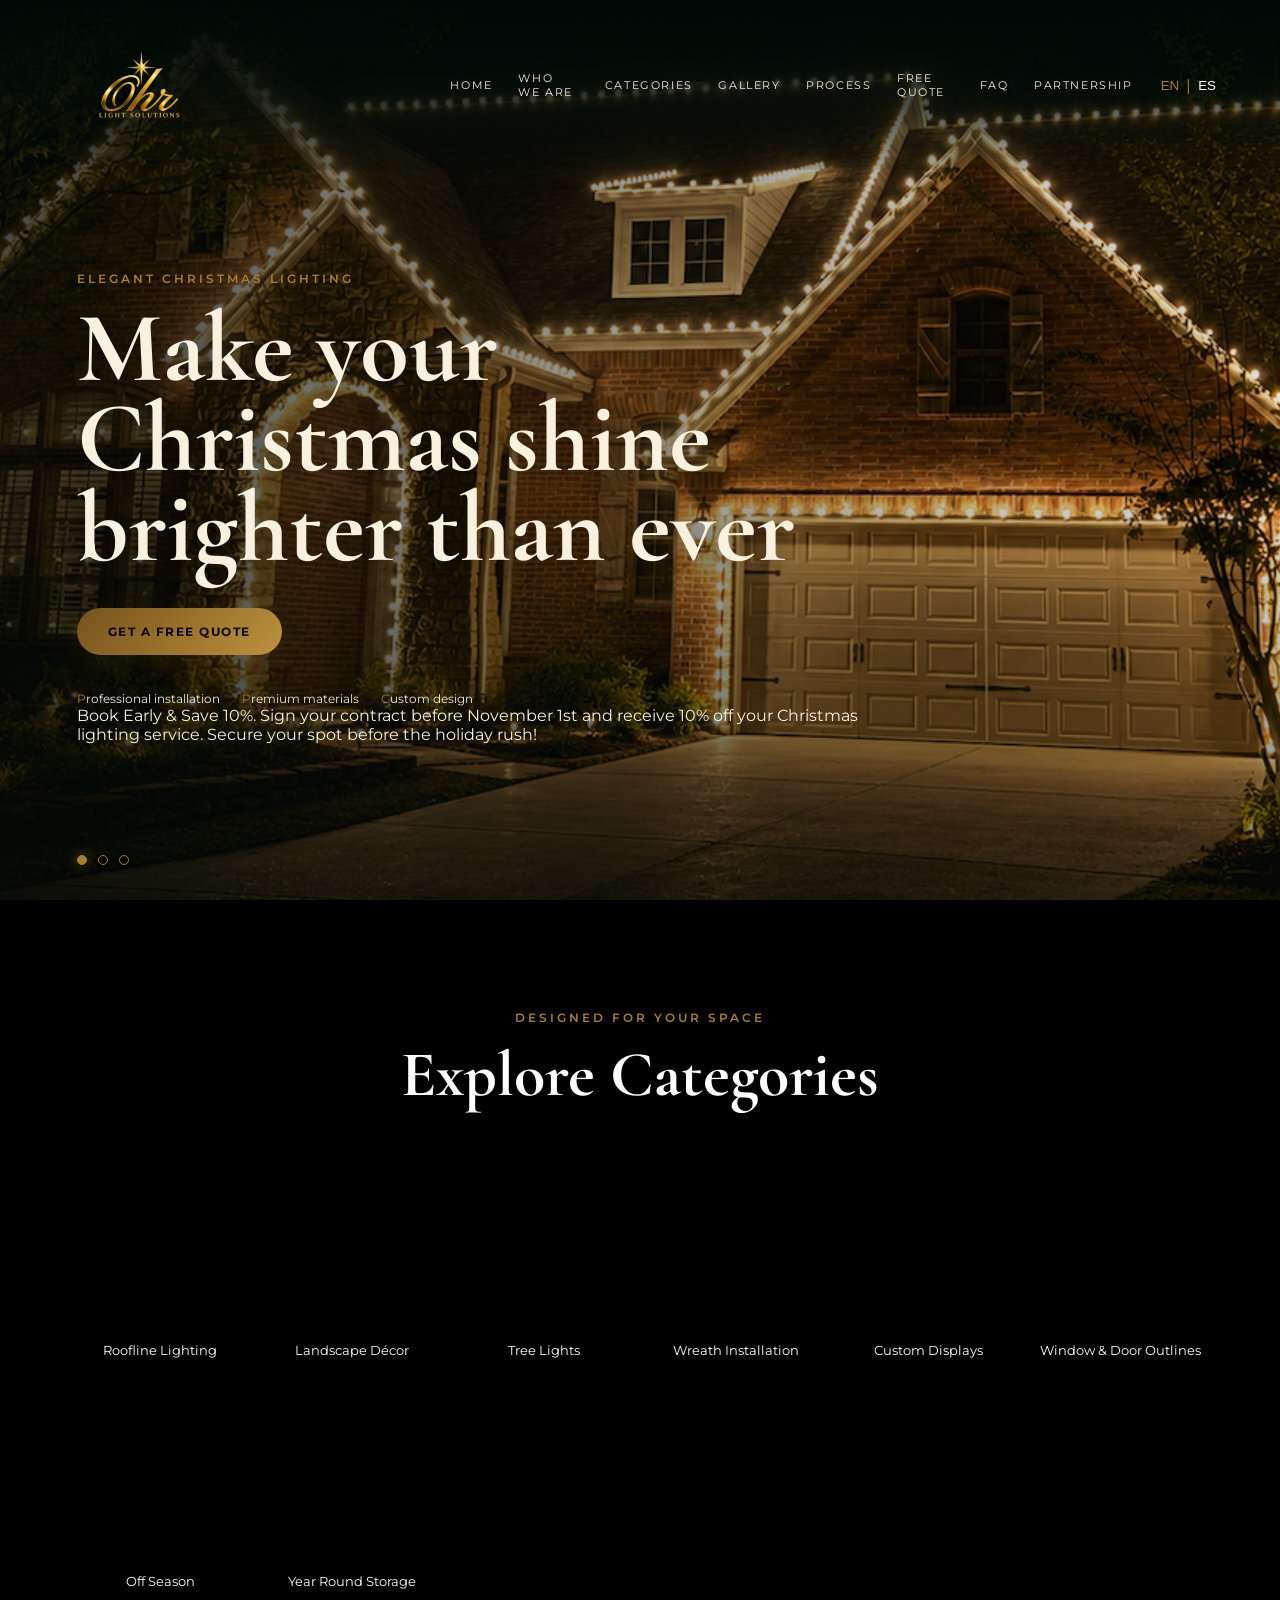
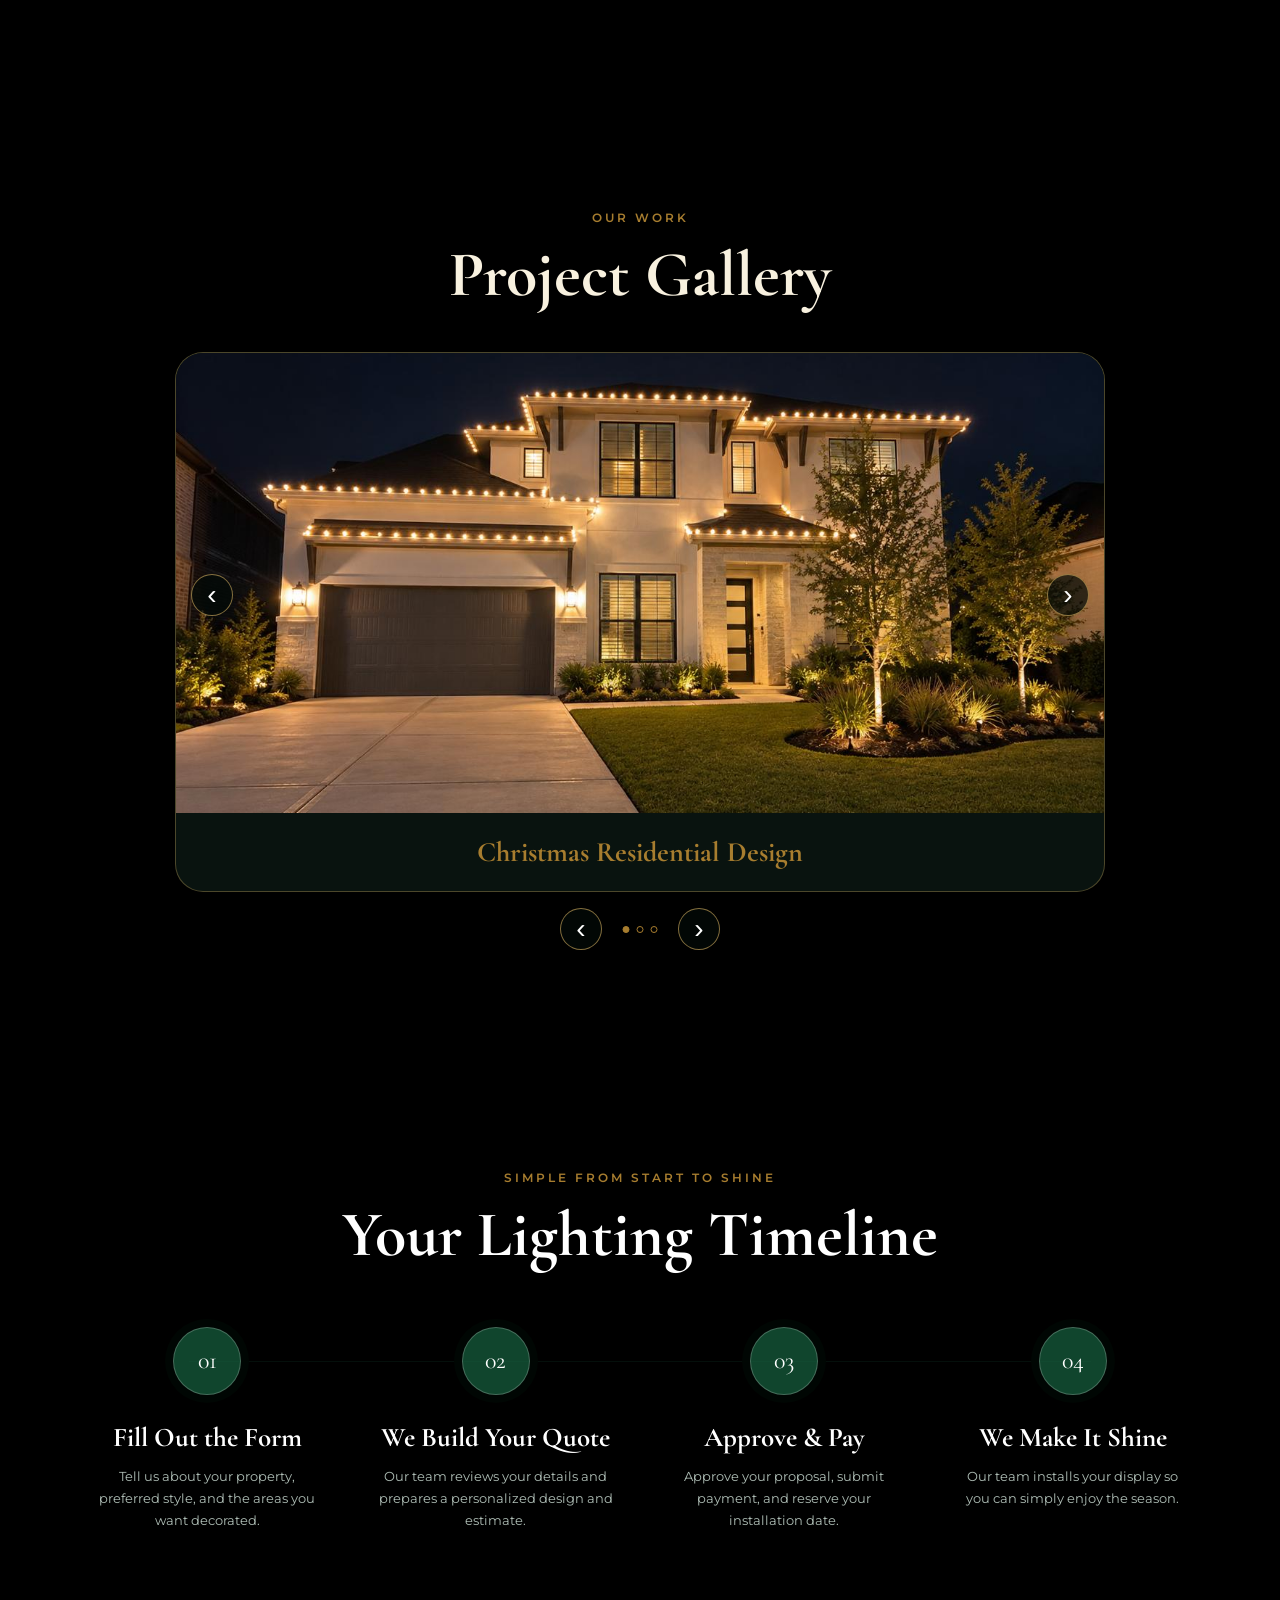
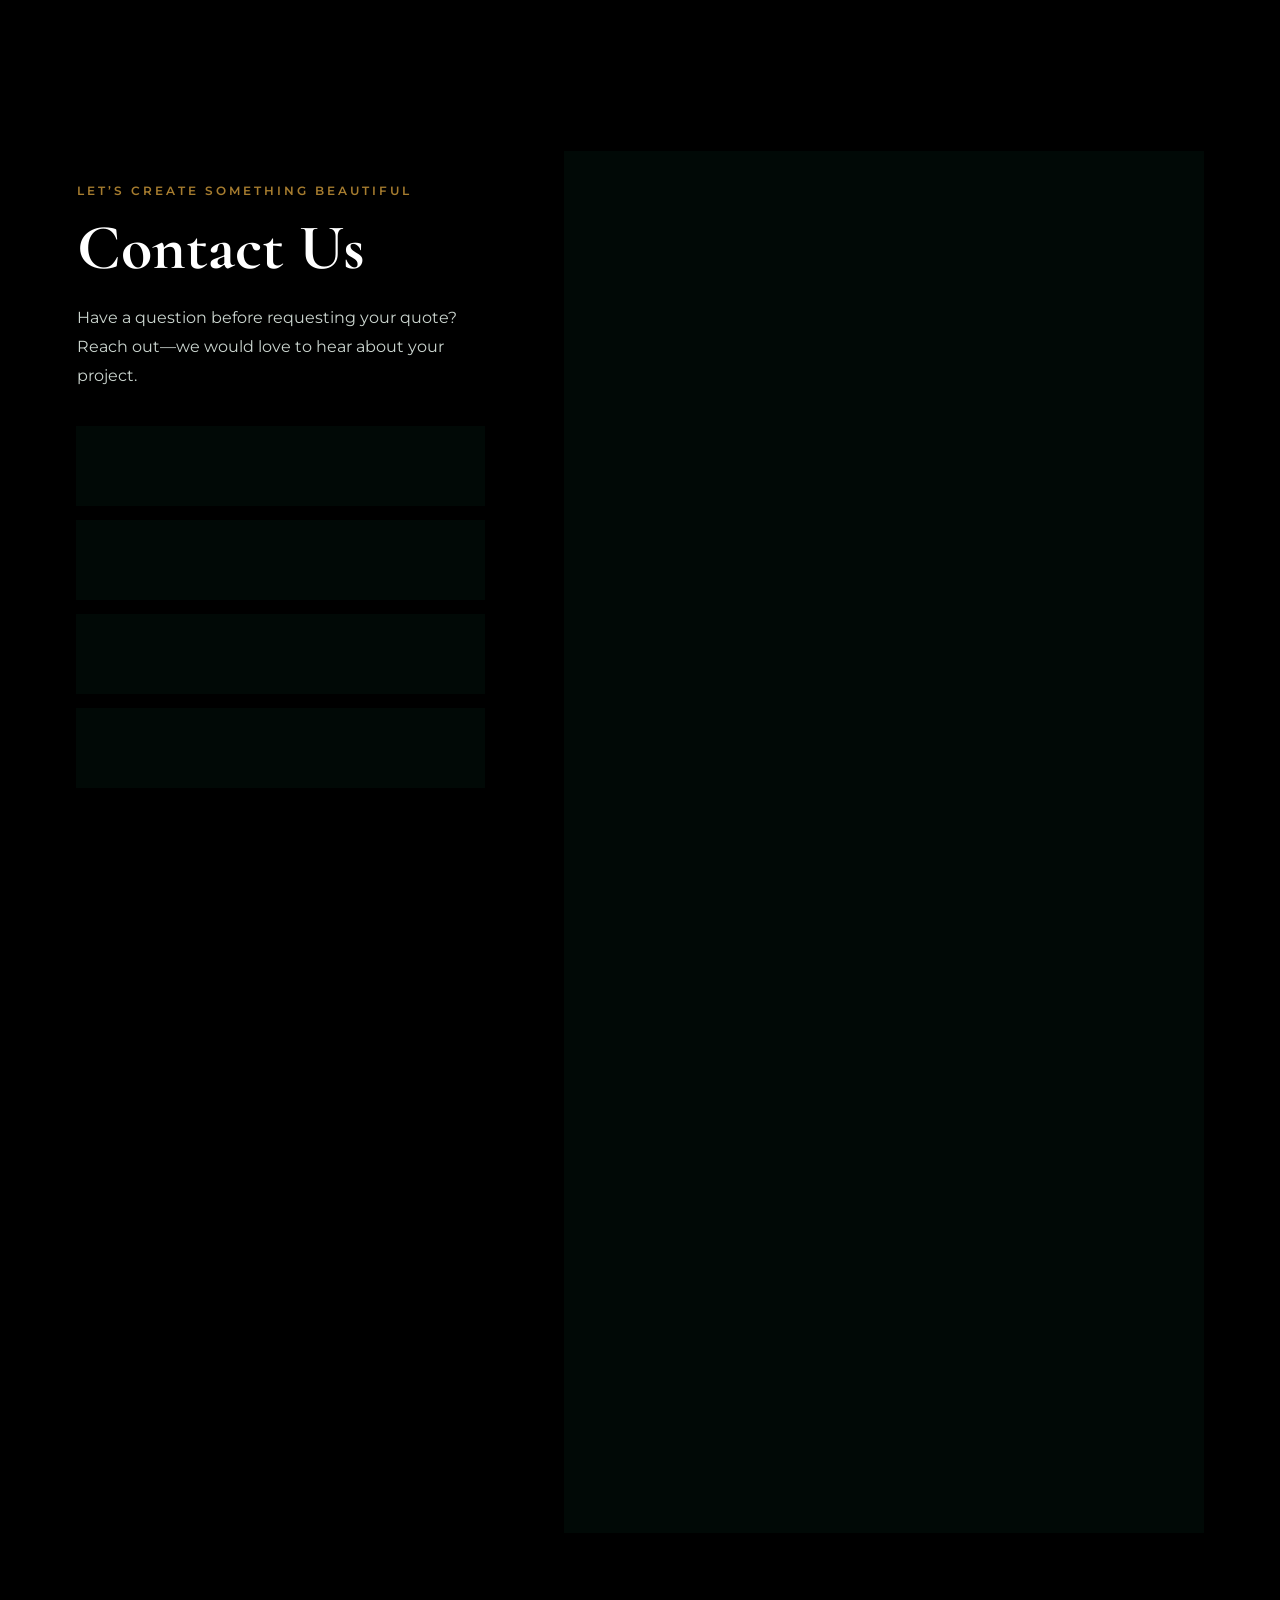
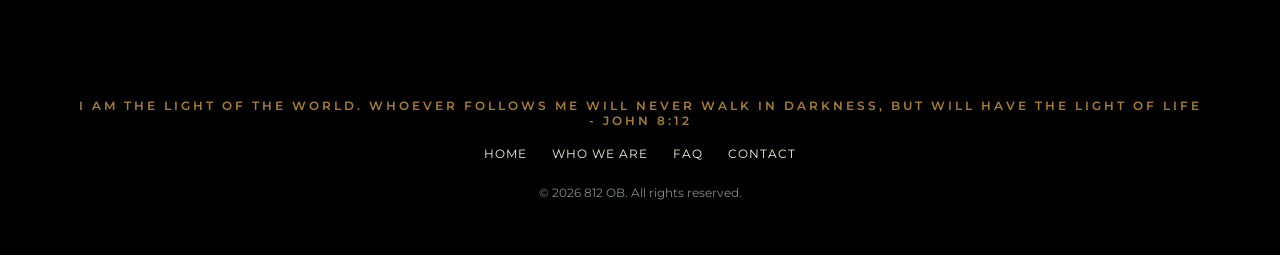
==== commit b7711d46: "Add Partnership link to navigation menu" ====
--- a/index.html
+++ b/index.html
@@ -18,6 +18,7 @@
       <a href="#process" data-en="Process" data-es="Proceso">Process</a>
       <a href="#contact" data-en="Free Quote" data-es="Cotización Gratis">Free Quote</a>
       <a href="faq.html" data-en="FAQ" data-es="Preguntas">FAQ</a>
+      <a href="https://badin-and-co.github.io/Badar/" data-en="Partnership" data-es="Partnership">Partnership</a>
     </nav>
     <div class="lang"><button id="enBtn" type="button">EN</button><span>|</span><button id="esBtn" type="button">ES</button></div>
   </header>
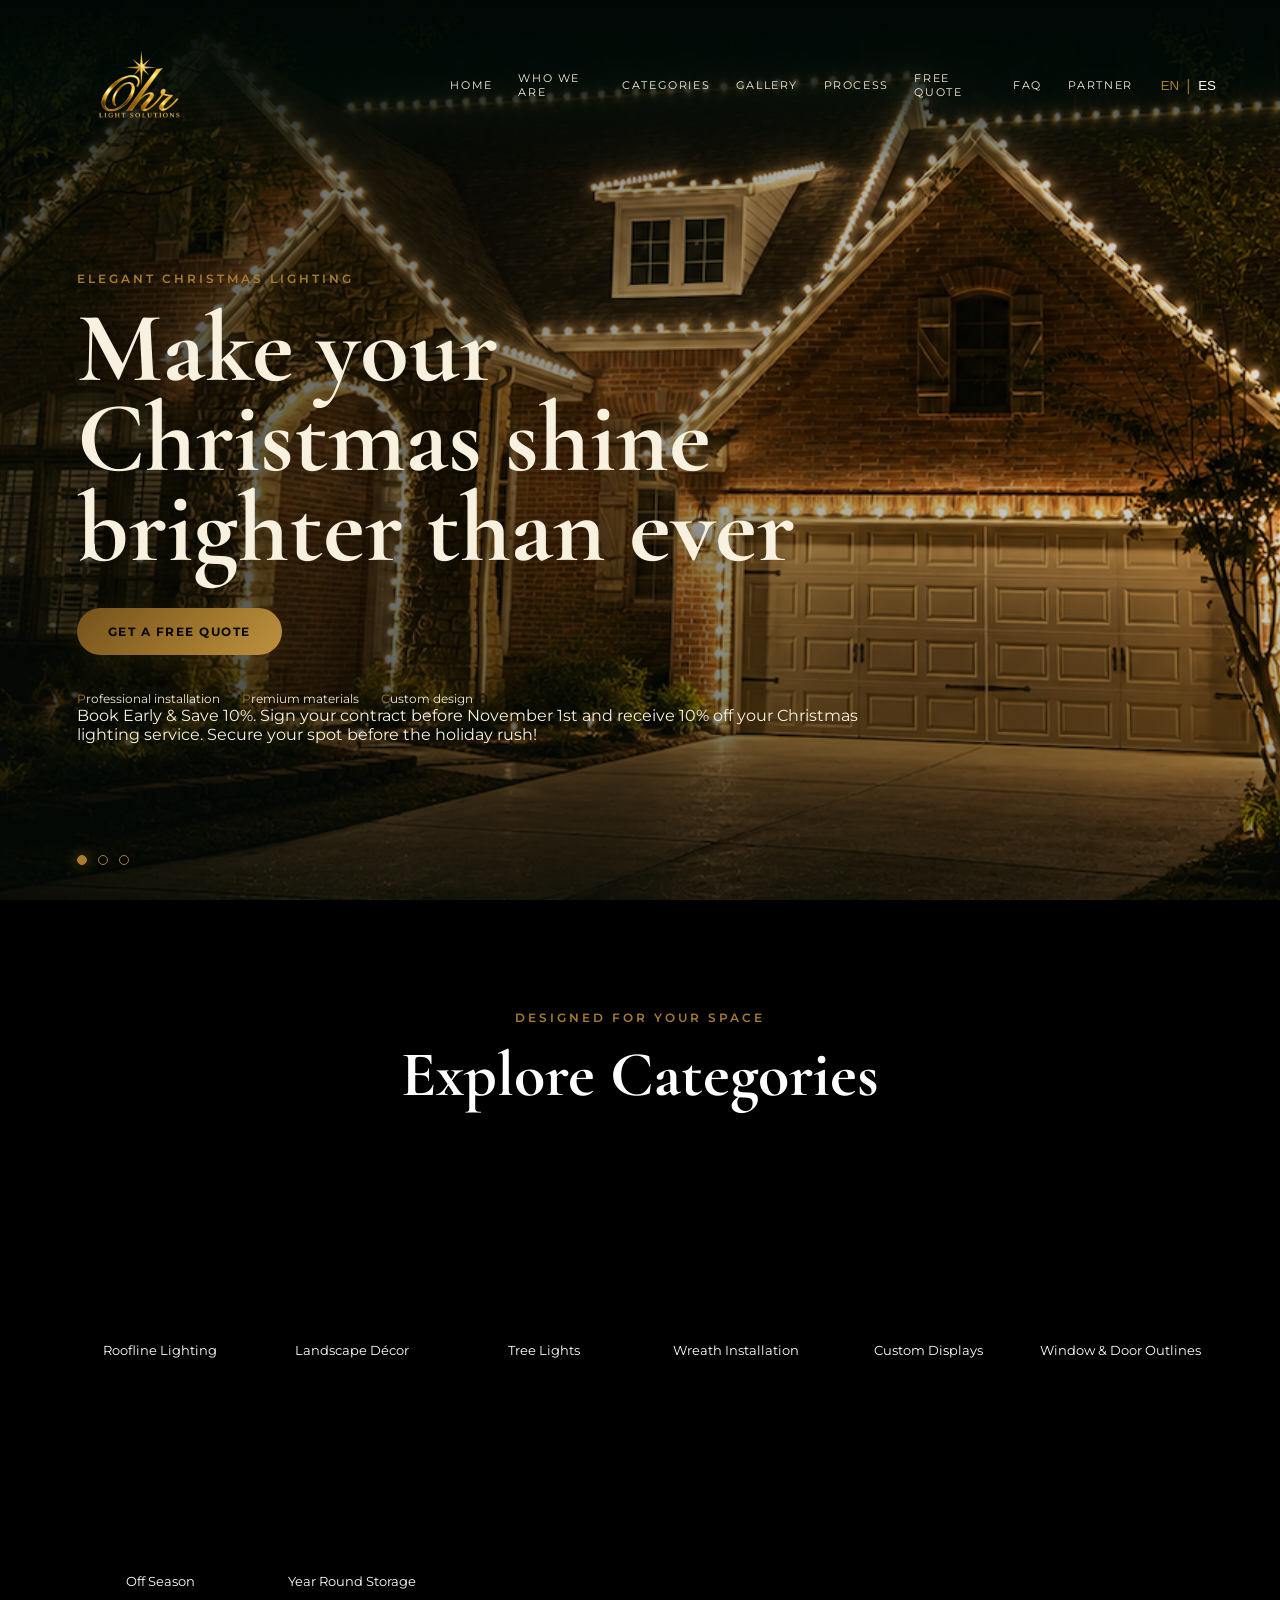
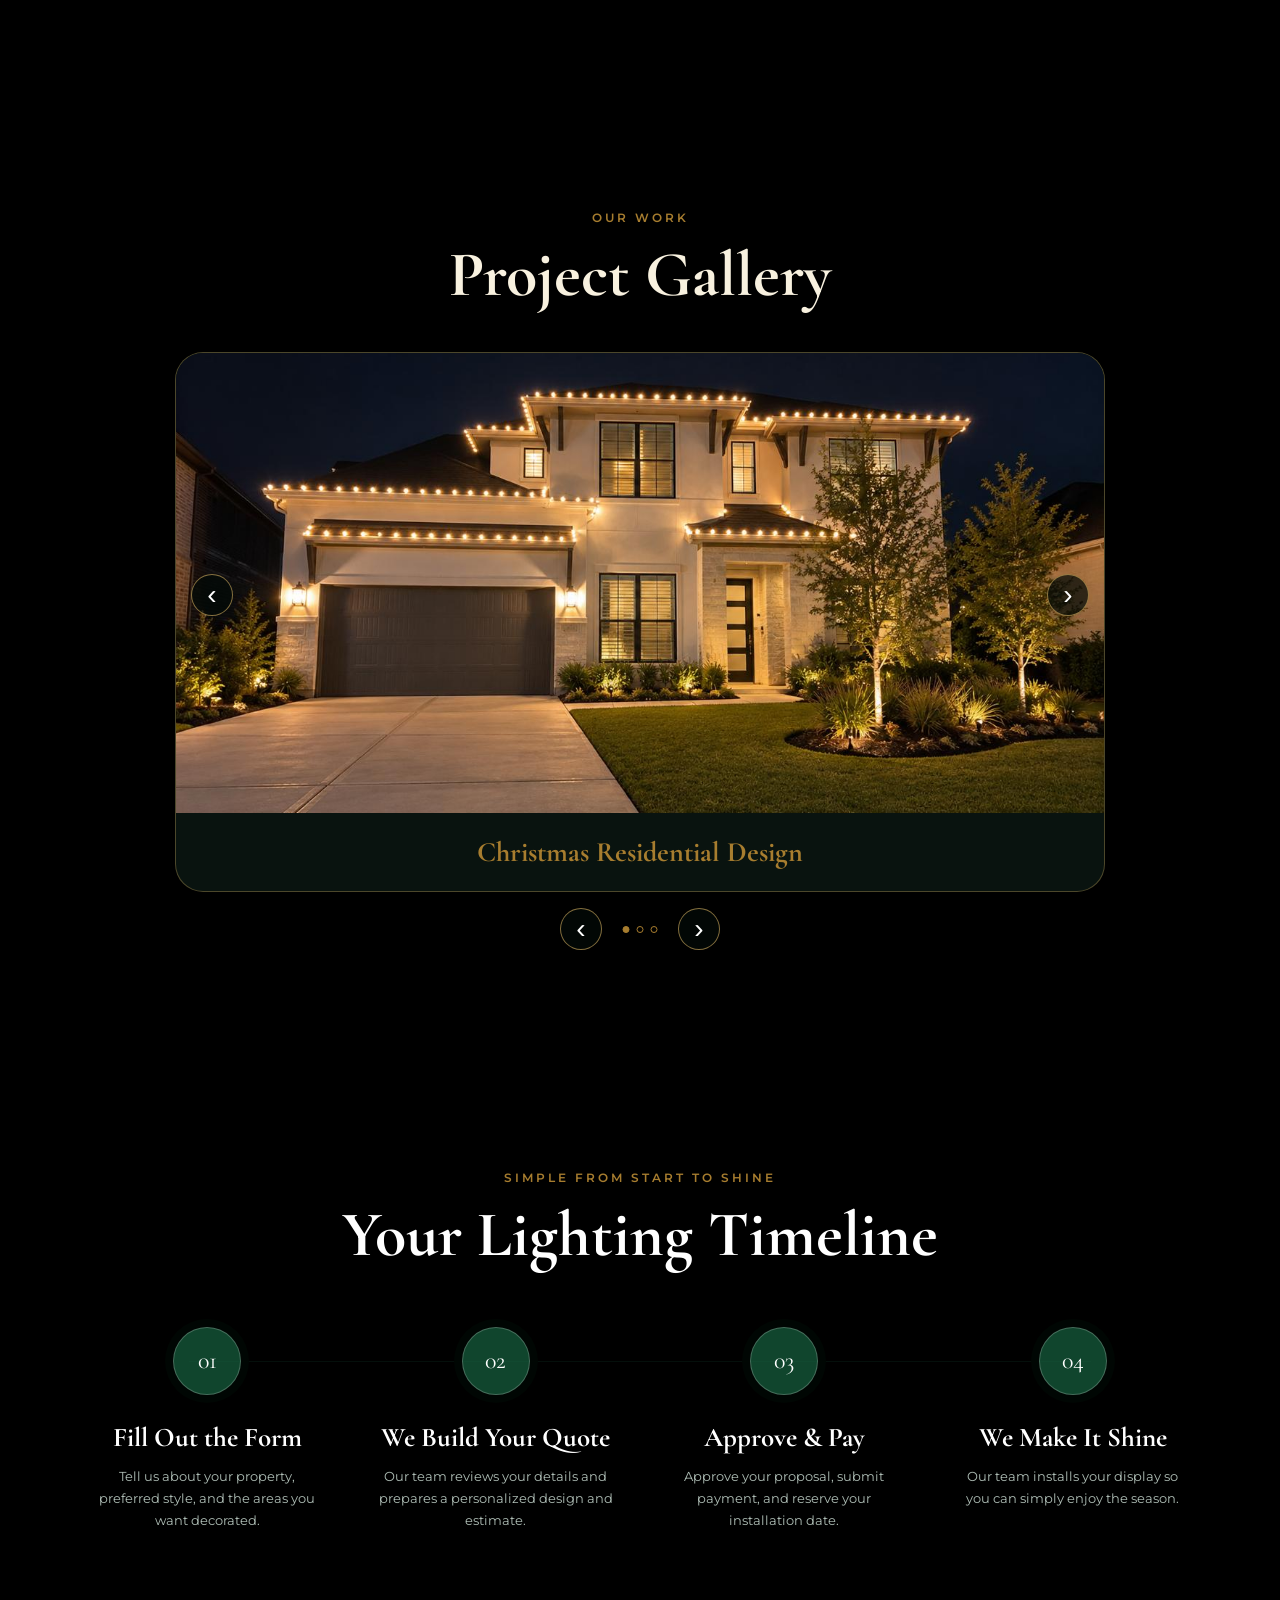
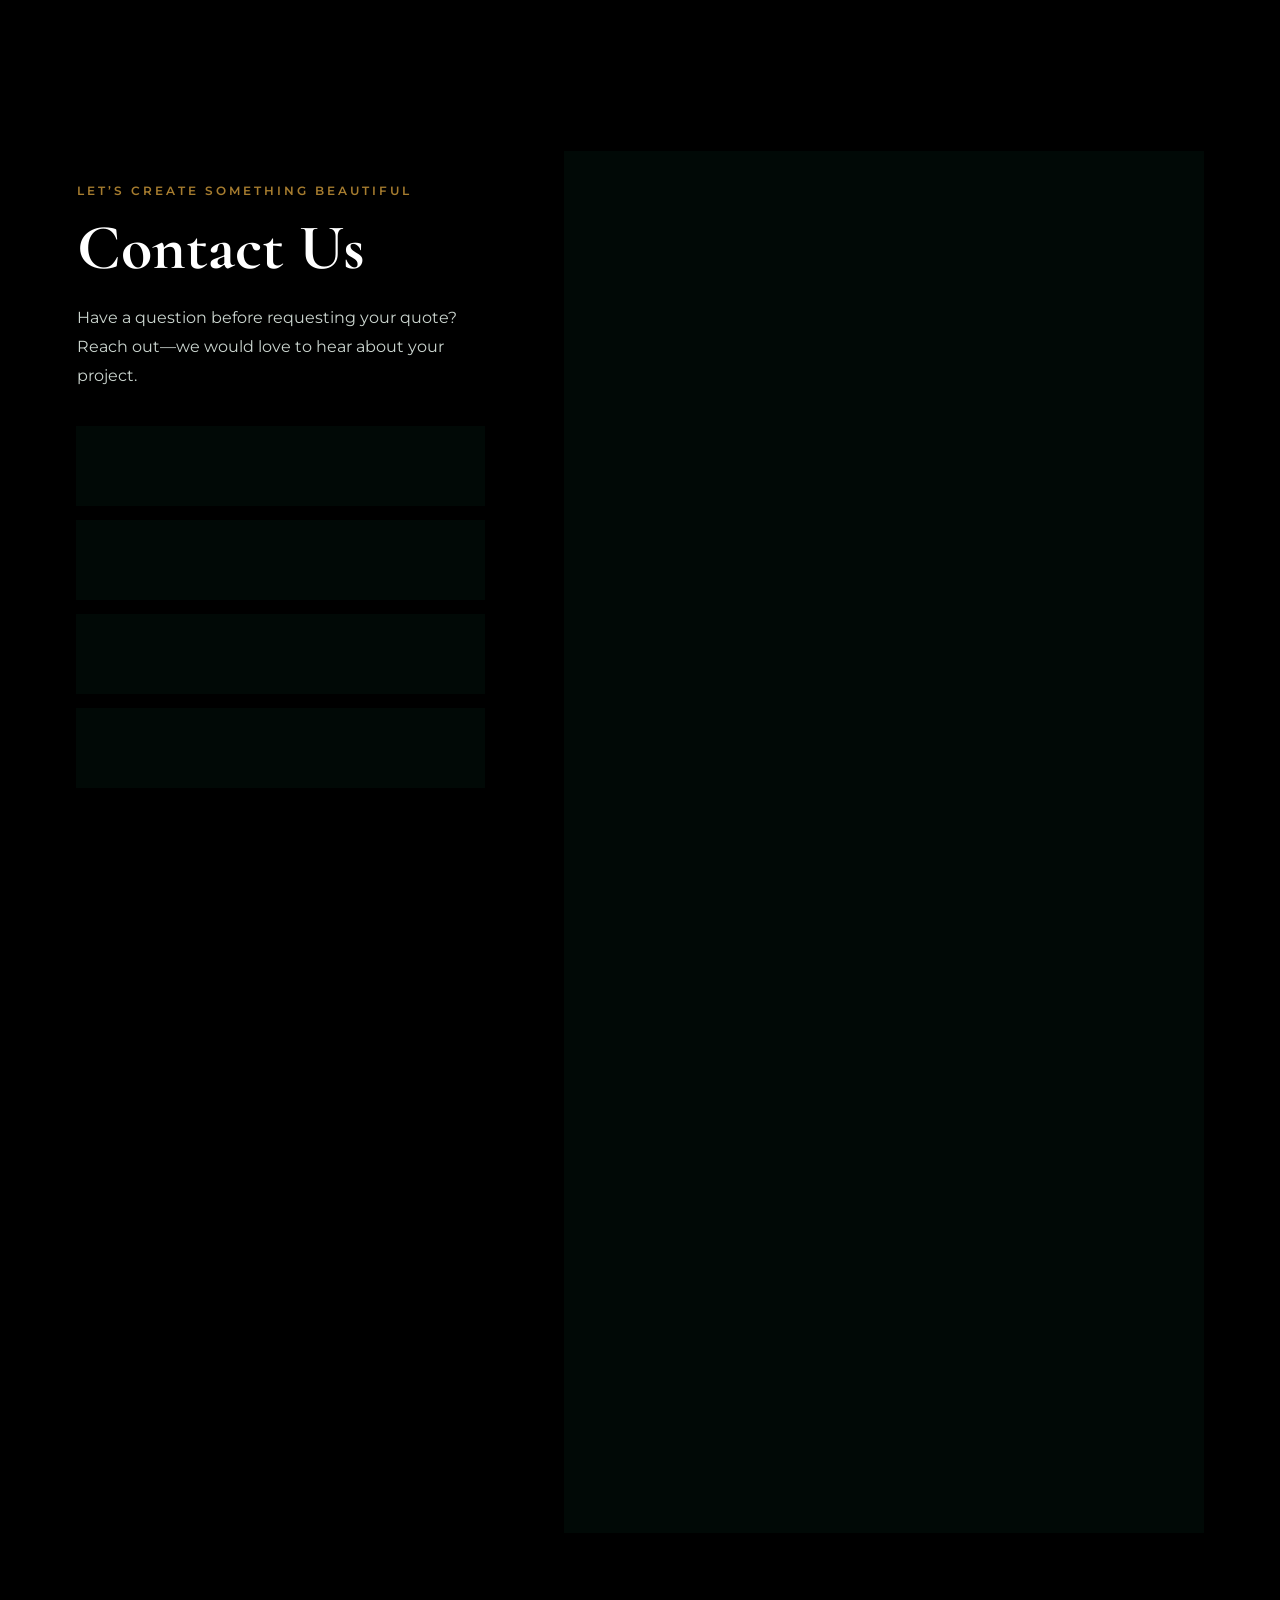
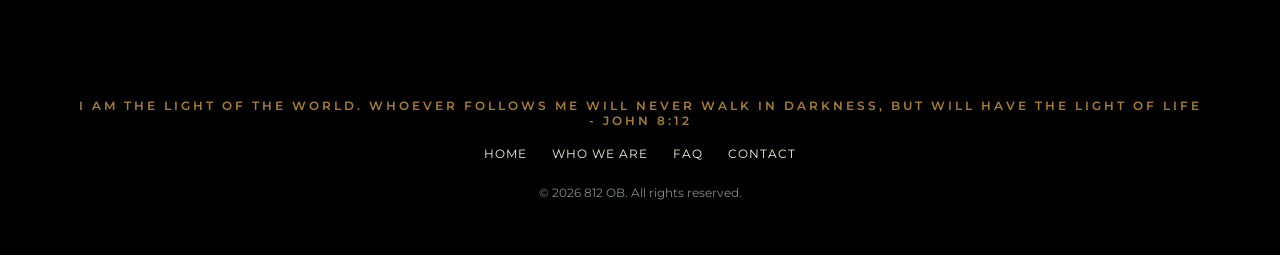
==== commit cec6211a: "Update index.html" ====
--- a/index.html
+++ b/index.html
@@ -18,7 +18,7 @@
       <a href="#process" data-en="Process" data-es="Proceso">Process</a>
       <a href="#contact" data-en="Free Quote" data-es="Cotización Gratis">Free Quote</a>
       <a href="faq.html" data-en="FAQ" data-es="Preguntas">FAQ</a>
-      <a href="https://badin-and-co.github.io/Badar/" data-en="Partnership" data-es="Partnership">Partnership</a>
+      <a href="https://badin-and-co.github.io/Badar/" data-en="Partner" data-es="Partner">Partner</a>
     </nav>
     <div class="lang"><button id="enBtn" type="button">EN</button><span>|</span><button id="esBtn" type="button">ES</button></div>
   </header>
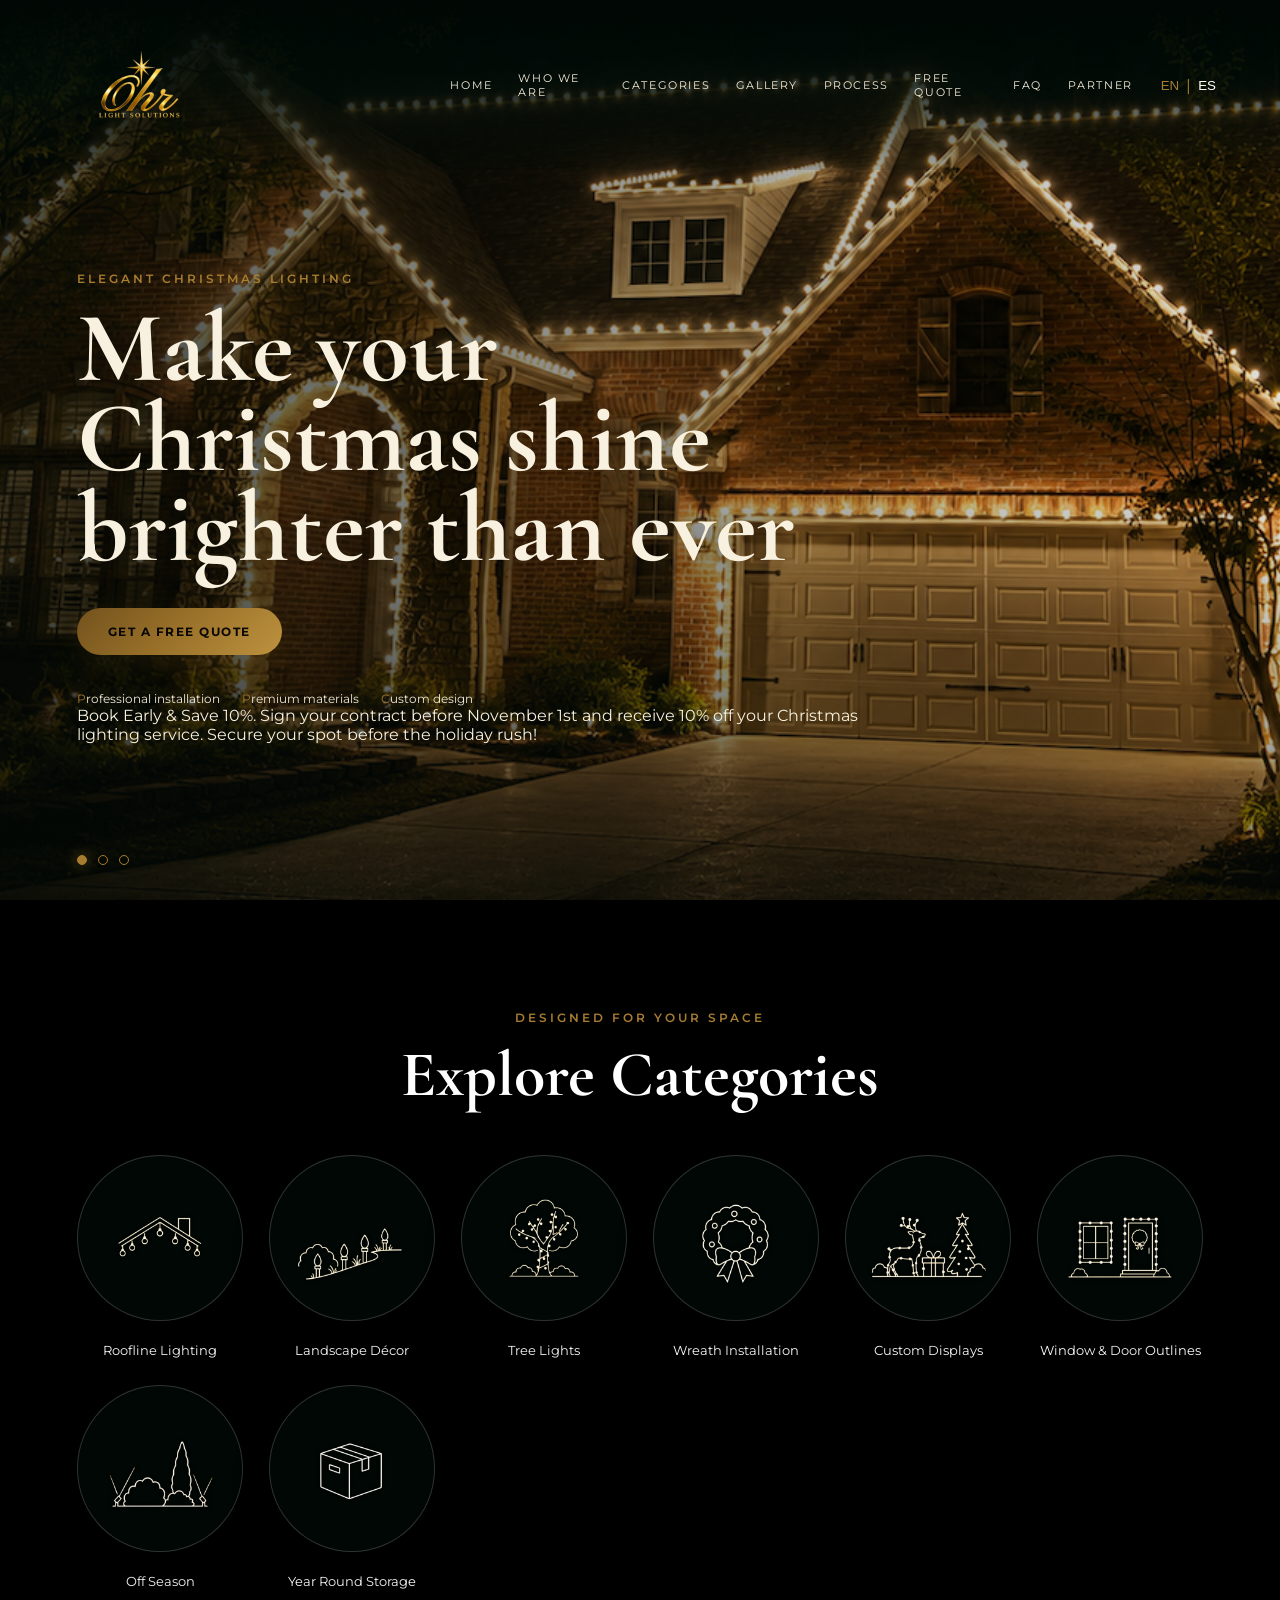
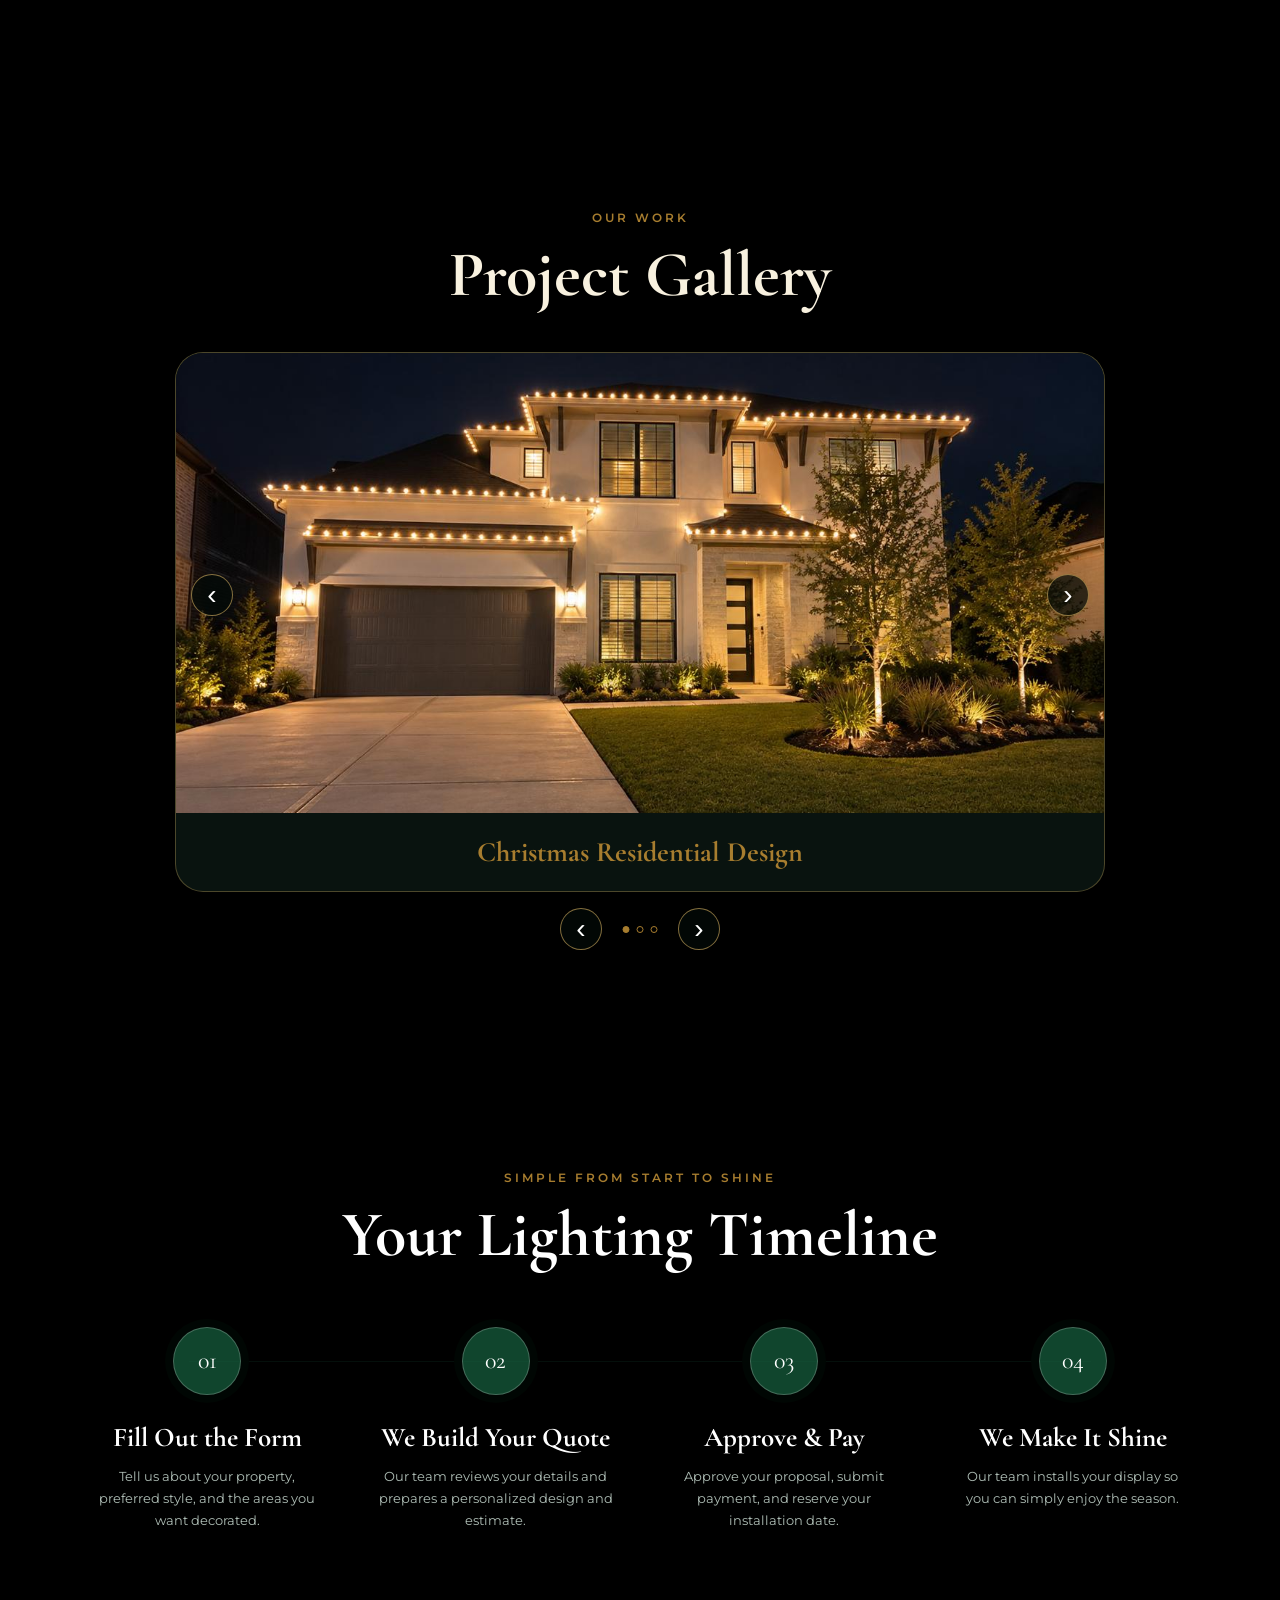
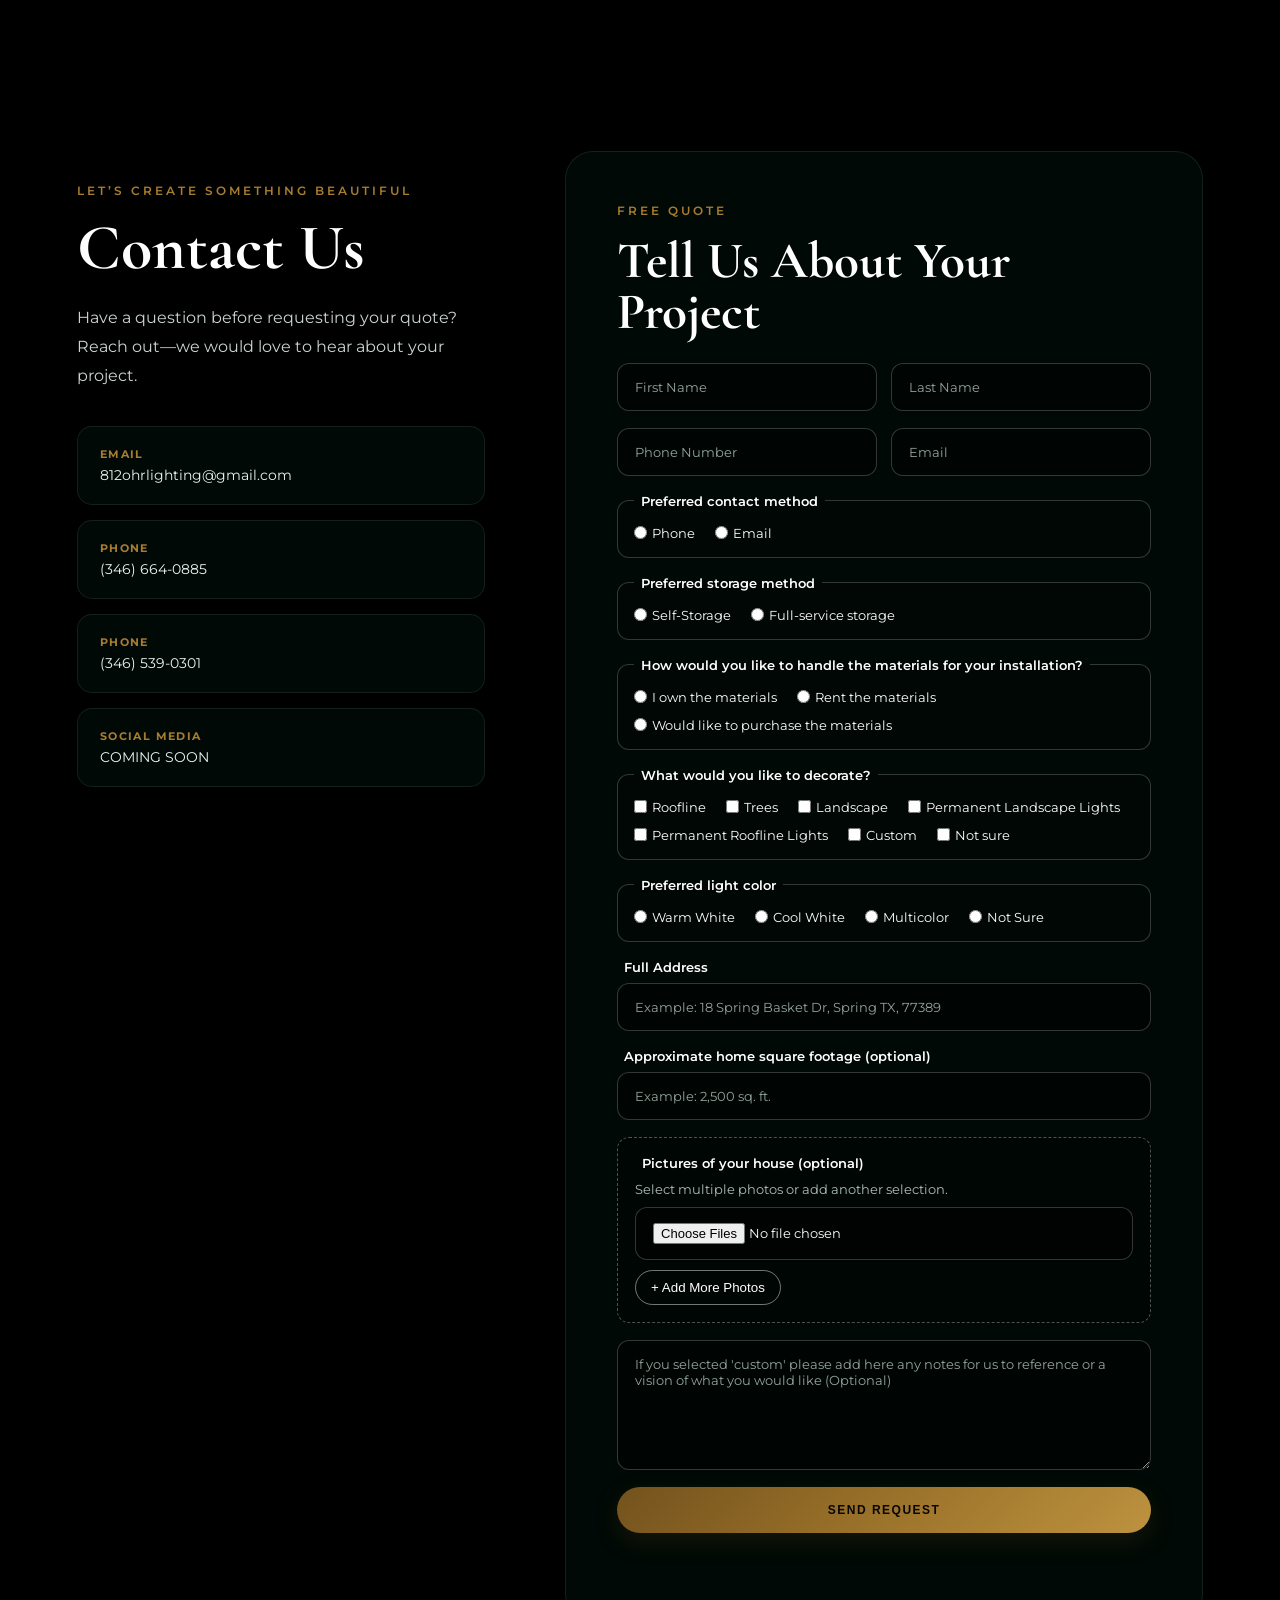
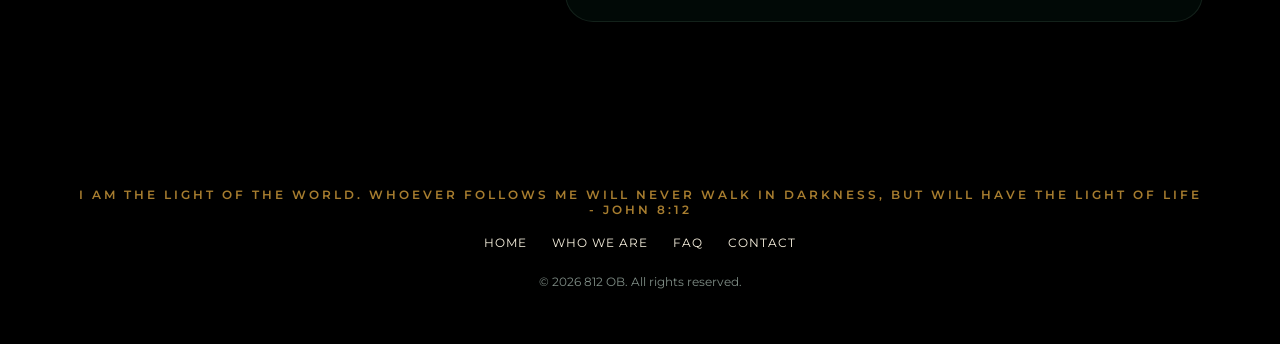
==== commit 0d7074ec: "Update index.html" ====
--- a/index.html
+++ b/index.html
@@ -102,6 +102,7 @@
             
             <fieldset><legend data-en="What would you like to decorate?" data-es="¿Qué deseas decorar?">What would you like to decorate?</legend><label><input type="checkbox" name="decor_areas[]" value="Roofline"> <span data-en="Roofline" data-es="Techo">Roofline</span></label><label><input type="checkbox" name="decor_areas[]" value="Trees"> <span data-en="Trees" data-es="Árboles">Trees</span></label><label><input type="checkbox" name="decor_areas[]" value="Landscape"> <span data-en="Landscape" data-es="Jardín">Landscape</span></label><label><input type="checkbox" name="decor_areas[]" value="Permanent Landscape Lights"> <span data-en="Permanent Landscape Lights" data-es="Luces Permenente de exterior">Permanent Landscape Lights</span></label><label><input type="checkbox" name="decor_areas[]" value="Permanent Roofline Lights"> <span data-en="Permanent Roofline Lights" data-es="Luces Permenente de Tejado">Permanent Roofline Lights</span></label><label><input type="checkbox" name="decor_areas[]" value="Custom"> <span data-en="Custom" data-es="Custom">Custom</span></label><label><input type="checkbox" name="decor_areas[]" value="Not sure"> <span data-en="Not sure" data-es="No estoy seguro/a">Not sure</span></label></fieldset>
             <fieldset><legend data-en="Preferred light color" data-es="Color de luces preferido">Preferred light color</legend><label><input type="radio" name="light_color" value="Warm white" required> <span data-en="Warm White" data-es="Blanco Cálido">Warm White</span></label><label><input type="radio" name="light_color" value="Cool white"> <span data-en="Cool White" data-es="Blanco Frío">Cool White</span></label><label><input type="radio" name="light_color" value="Multicolor"> <span data-en="Multicolor" data-es="Multicolor">Multicolor</span></label><label><input type="radio" name="light_color" value="Not sure"> <span data-en="Not Sure" data-es="No estoy seguro/a">Not Sure</span></label></fieldset>
+            <label class="form-field"><span data-en="Full Address" data-es="Dirección Completa">Full Address</span><input name="address" placeholder="Example: 18 Spring Basket Dr, Spring TX, 77389" data-placeholder-en="Example: 18 Spring Basket Dr, Spring TX, 77389" data-placeholder-es="Ejemplo: 18 Spring Basket Dr, Spring TX, 77389"></label>
             <label class="form-field"><span data-en="Approximate home square footage (optional)" data-es="Superficie aproximada de la casa (opcional)">Approximate home square footage (optional)</span><input name="square_footage" type="number" min="1" placeholder="Example: 2,500 sq. ft." data-placeholder-en="Example: 2,500 sq. ft." data-placeholder-es="Ejemplo: 2,500 pies²"></label>
             <div class="file-upload"><strong data-en="Pictures of your house (optional)" data-es="Fotos de tu casa (opcional)">Pictures of your house (optional)</strong><small data-en="Select multiple photos or add another selection." data-es="Selecciona varias fotos o agrega otra selección.">Select multiple photos or add another selection.</small><div id="photoInputs" class="photo-inputs"><div class="photo-input-row"><input name="house_photos[]" type="file" accept="image/*" multiple></div></div><button id="addPhotoInput" class="secondary-btn" type="button" data-en="+ Add More Photos" data-es="+ Agregar Más Fotos">+ Add More Photos</button></div>
             <textarea name="message" placeholder="If you selected 'custom' please add here any notes for us to reference or a vision of what you would like (Optional)" data-placeholder-en="If you selected 'custom' please add here any notes for us to reference or a vision of what you would like (Optional)" data-placeholder-es="Si seleccionaste previamente 'custom' agrega aqui notas adicional o tu vision. (Opcional)"></textarea>
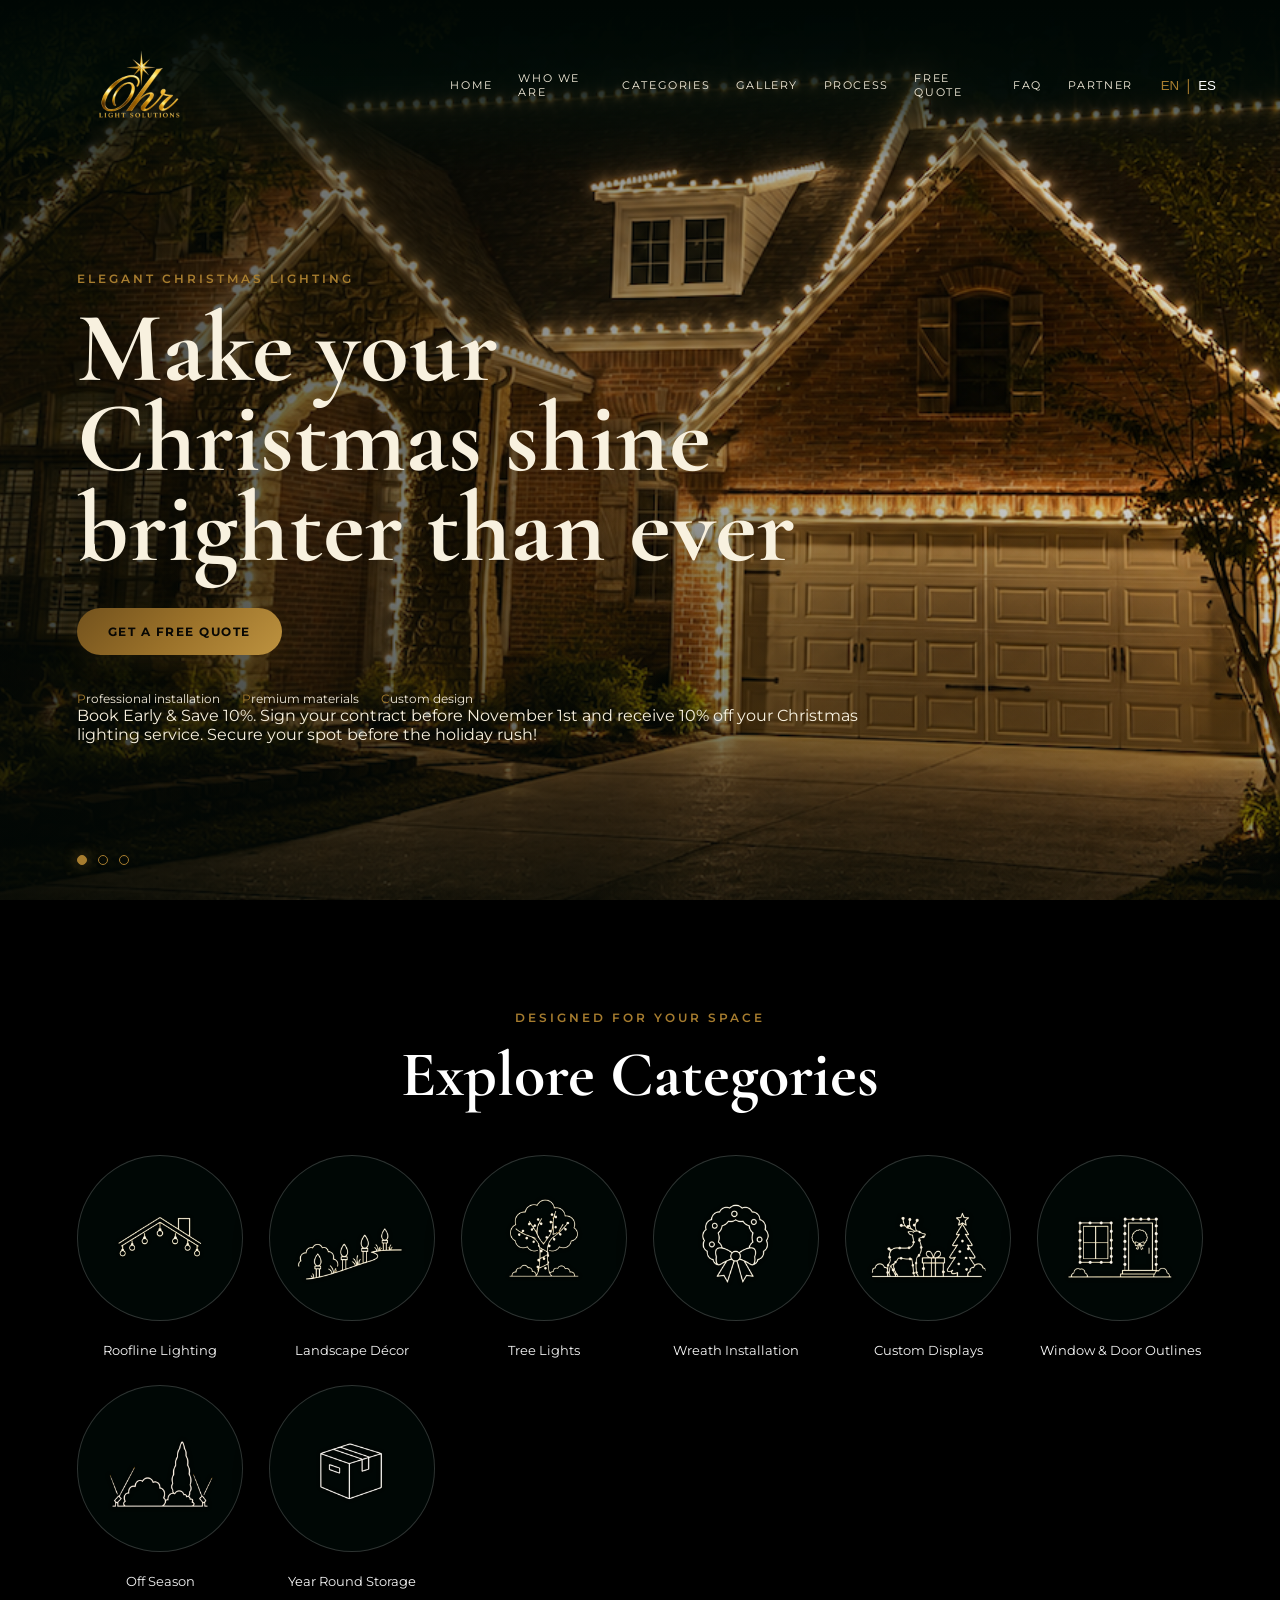
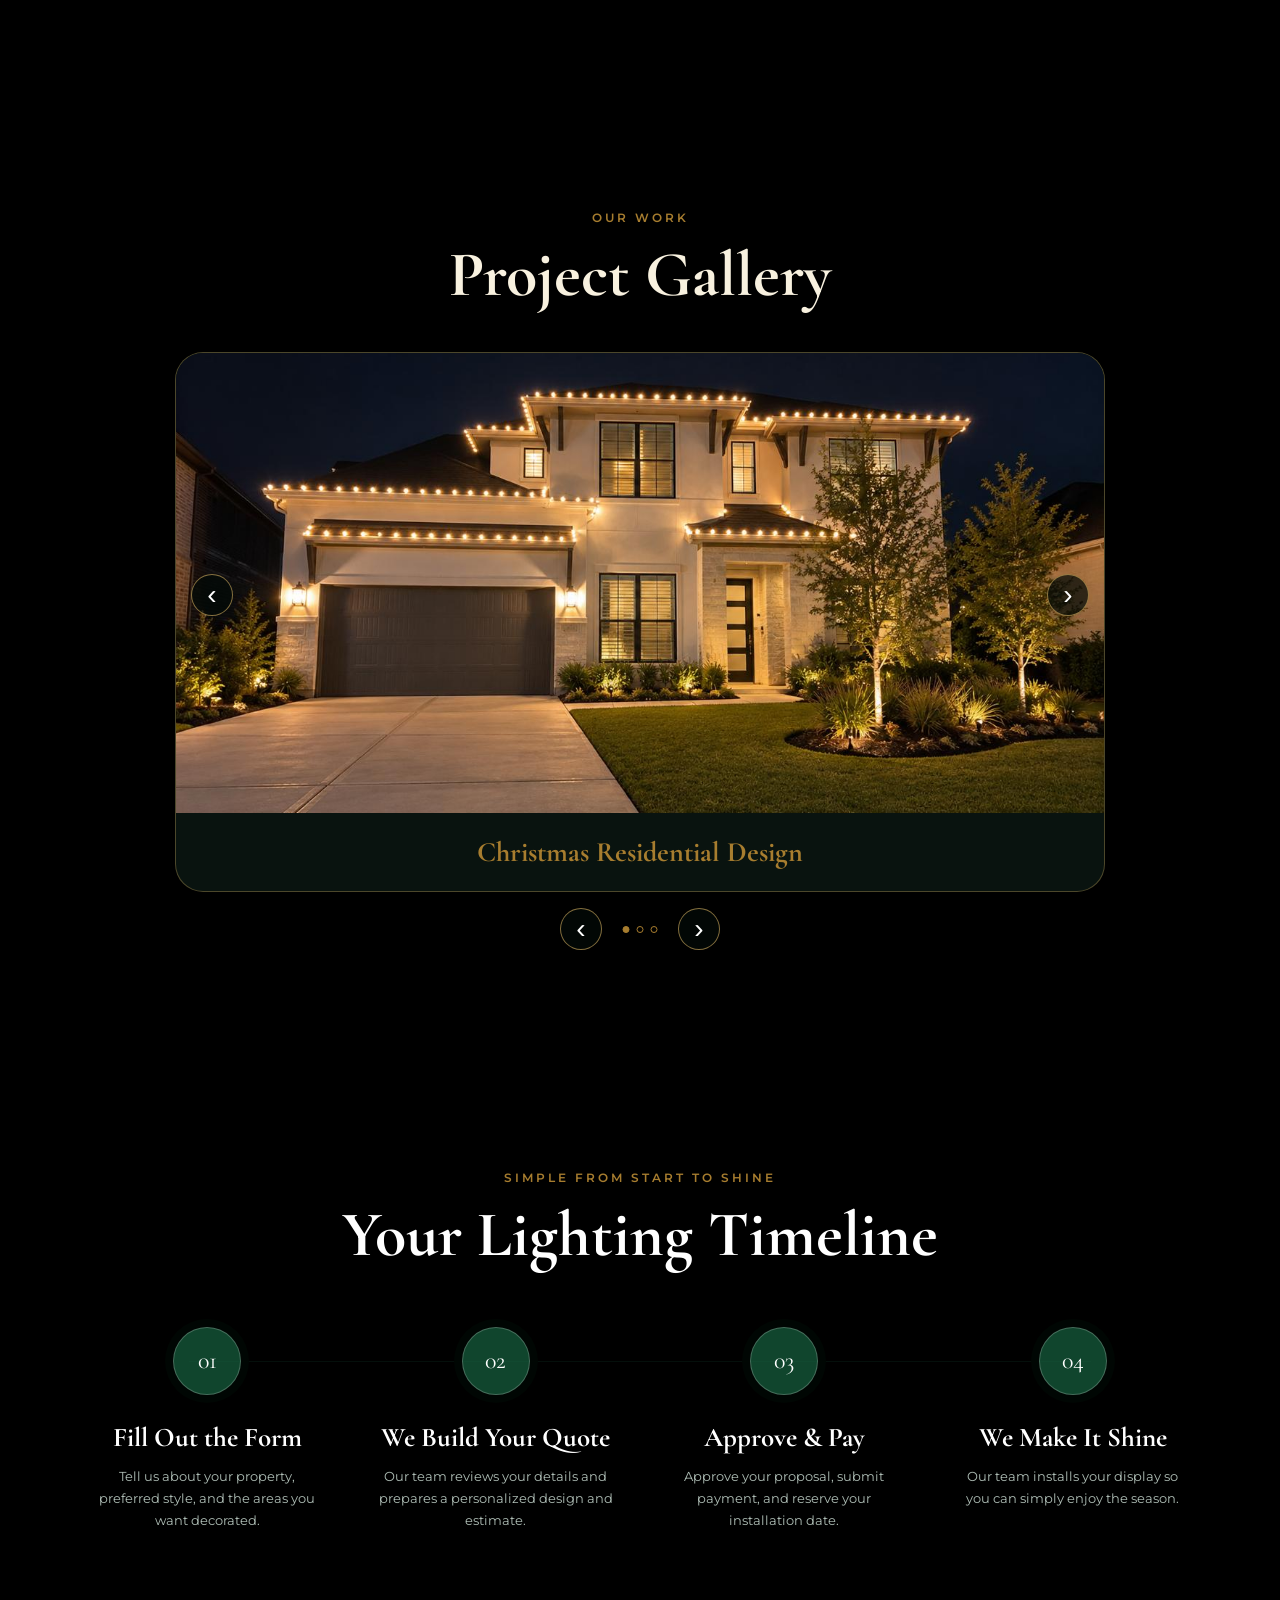
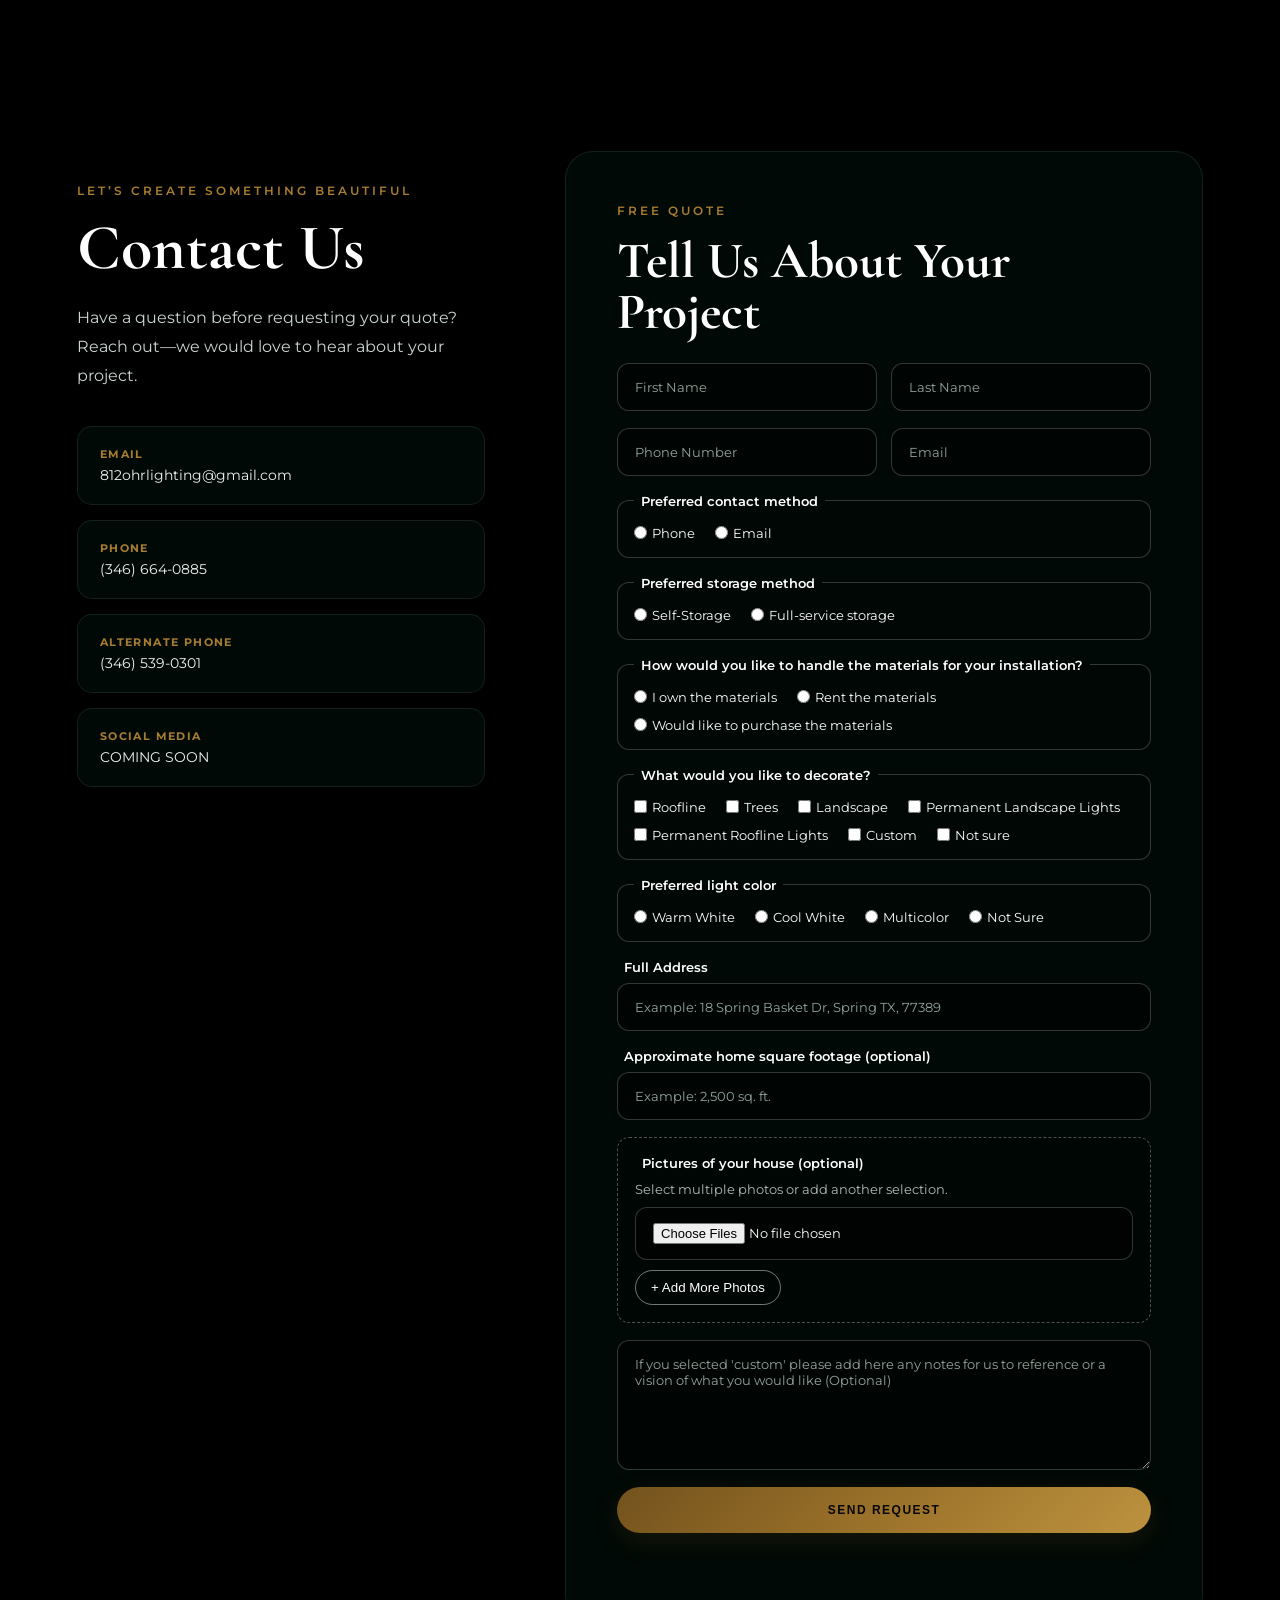
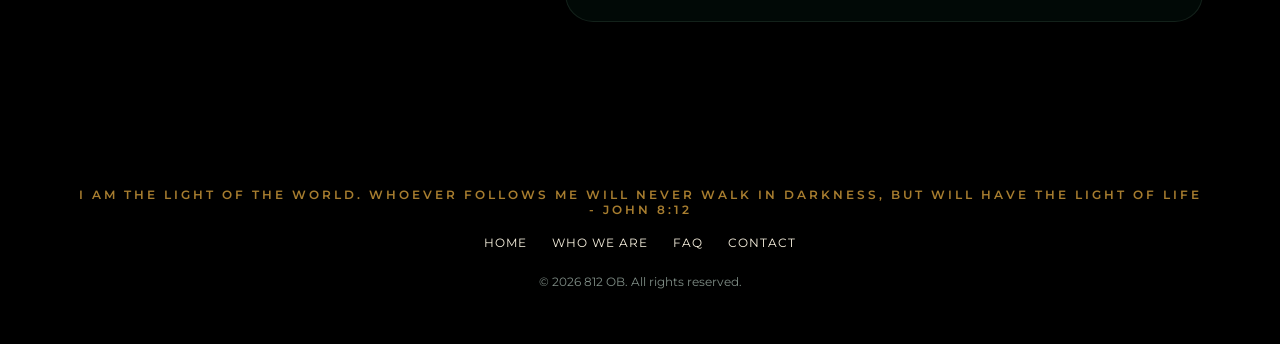
==== commit 4afd4215: "Update index.html" ====
--- a/index.html
+++ b/index.html
@@ -88,7 +88,7 @@
           <h2 data-en="Contact Us" data-es="Contáctanos">Contact Us</h2>
           <p data-en="Have a question before requesting your quote? Reach out—we would love to hear about your project." data-es="¿Tienes una pregunta antes de solicitar tu cotización? Escríbenos; nos encantará conocer tu proyecto.">Have a question before requesting your quote? Reach out—we would love to hear about your project.</p>
           <!-- Replace the three values below with your real contact information. -->
-          <div class="contact-list"><a href="mailto:812ohrlighting@gmail.com"><b data-en="Email" data-es="Correo">Email</b><span>812ohrlighting@gmail.com</span></a><a href="tel:+1 346 664-0885"><b data-en="Phone" data-es="Teléfono">Phone</b><span>(346) 664-0885</span></a><a href="tel:+1 346 539-0301"><b data-en="Phone" data-es="Teléfono">Phone</b><span>(346) 539-0301</span></a><a href="#"><b data-en="Social Media" data-es="Redes Sociales">Social Media</b><span>COMING SOON</span></a></div>
+          <div class="contact-list"><a href="mailto:812ohrlighting@gmail.com"><b data-en="Email" data-es="Correo">Email</b><span>812ohrlighting@gmail.com</span></a><a href="tel:+1 346 664-0885"><b data-en="Phone" data-es="Teléfono">Phone</b><span>(346) 664-0885</span></a><a href="tel:+1 346 539-0301"><b data-en="Alternate Phone" data-es="Teléfono Alternativo">Alternate Phone</b><span>(346) 539-0301</span></a><a href="#"><b data-en="Social Media" data-es="Redes Sociales">Social Media</b><span>COMING SOON</span></a></div>
         </aside>
         <div class="quote-panel">
           <p class="eyebrow" data-en="Free quote" data-es="Cotización gratis">Free quote</p><h2 data-en="Tell Us About Your Project" data-es="Cuéntanos Sobre tu Proyecto">Tell Us About Your Project</h2>
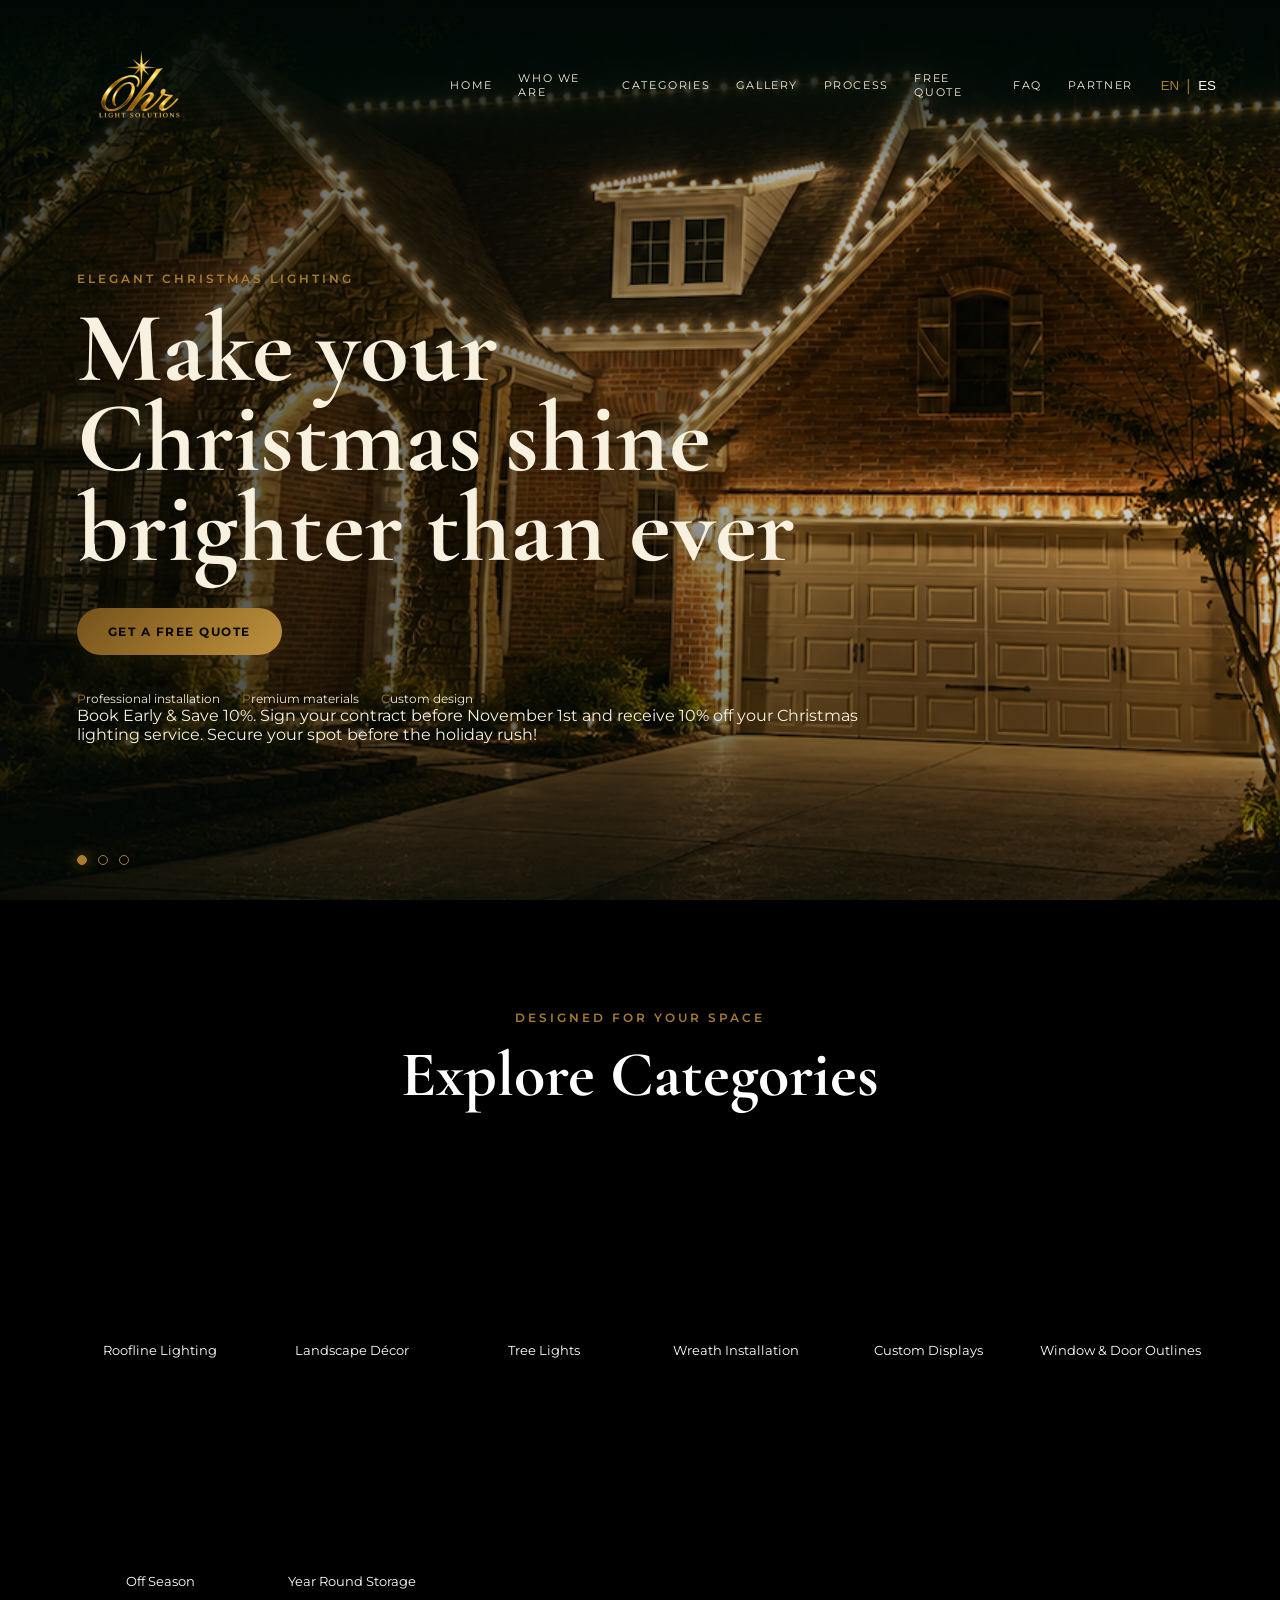
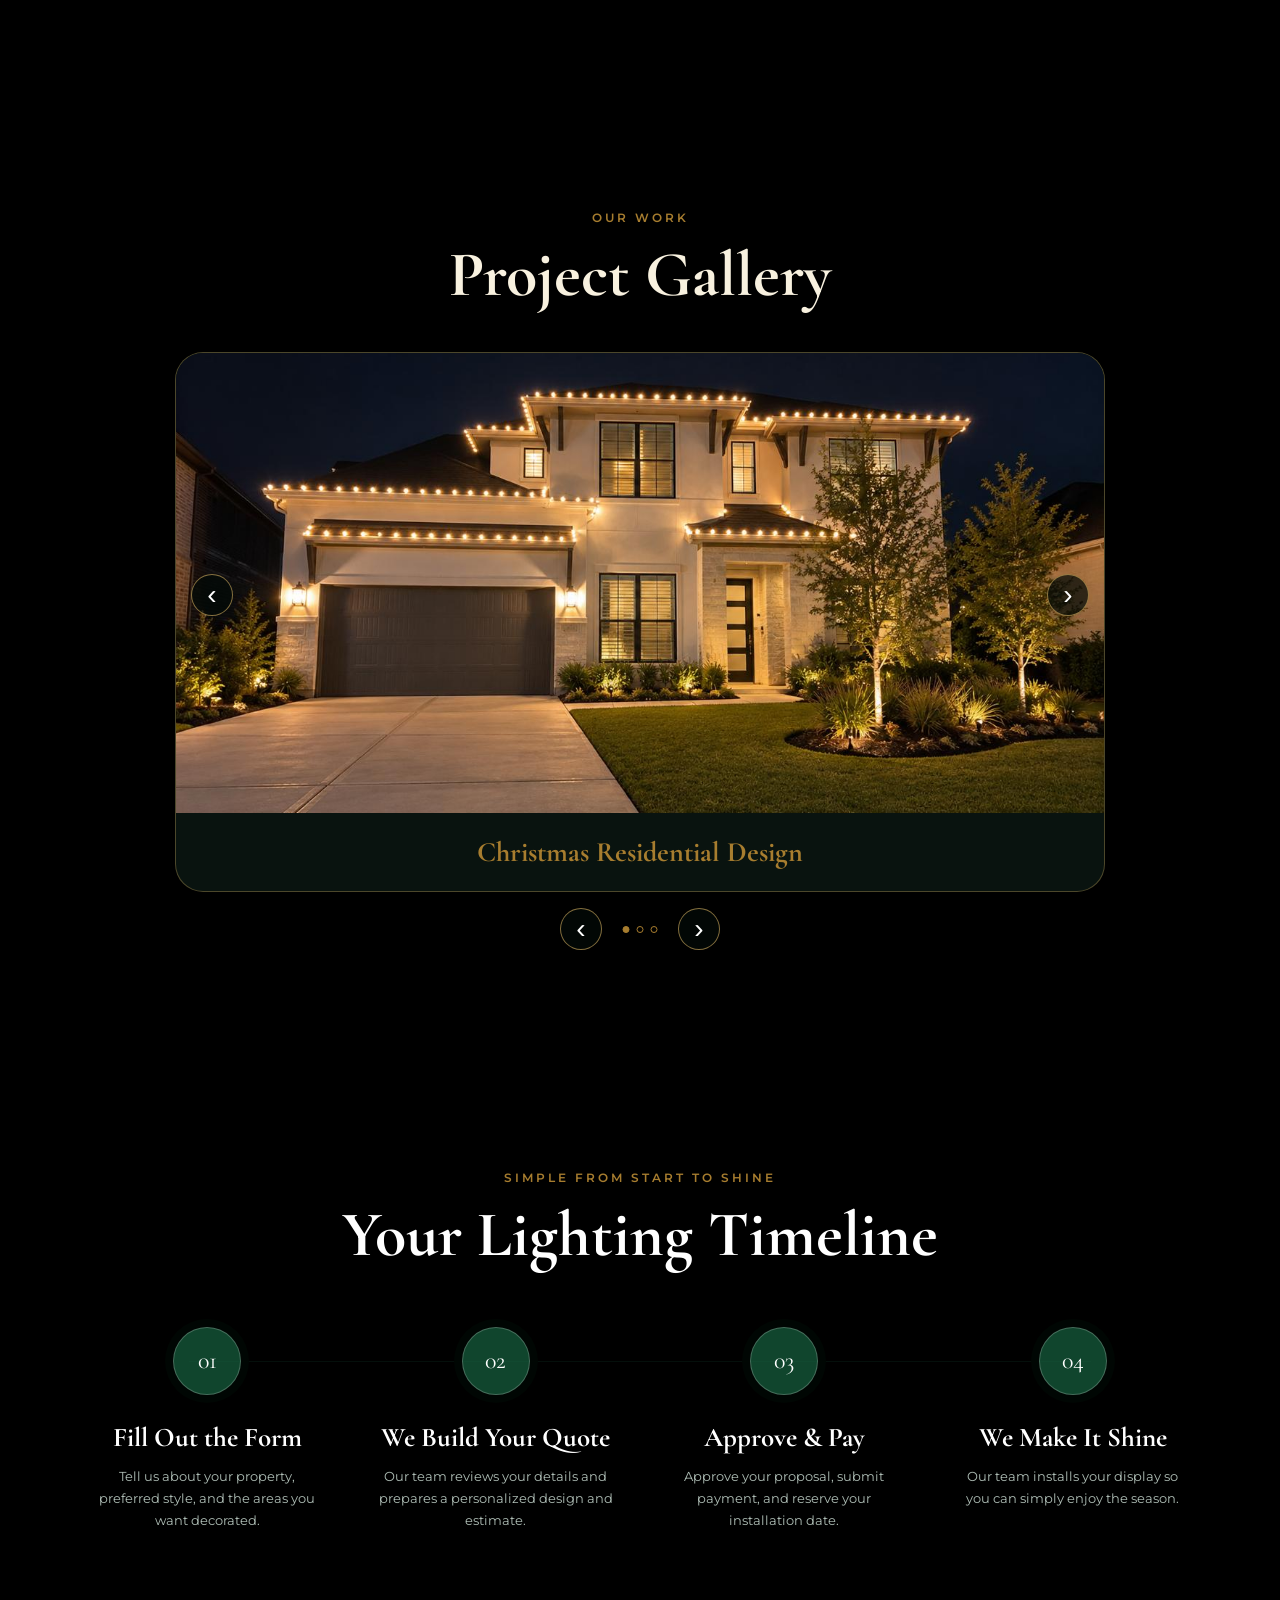
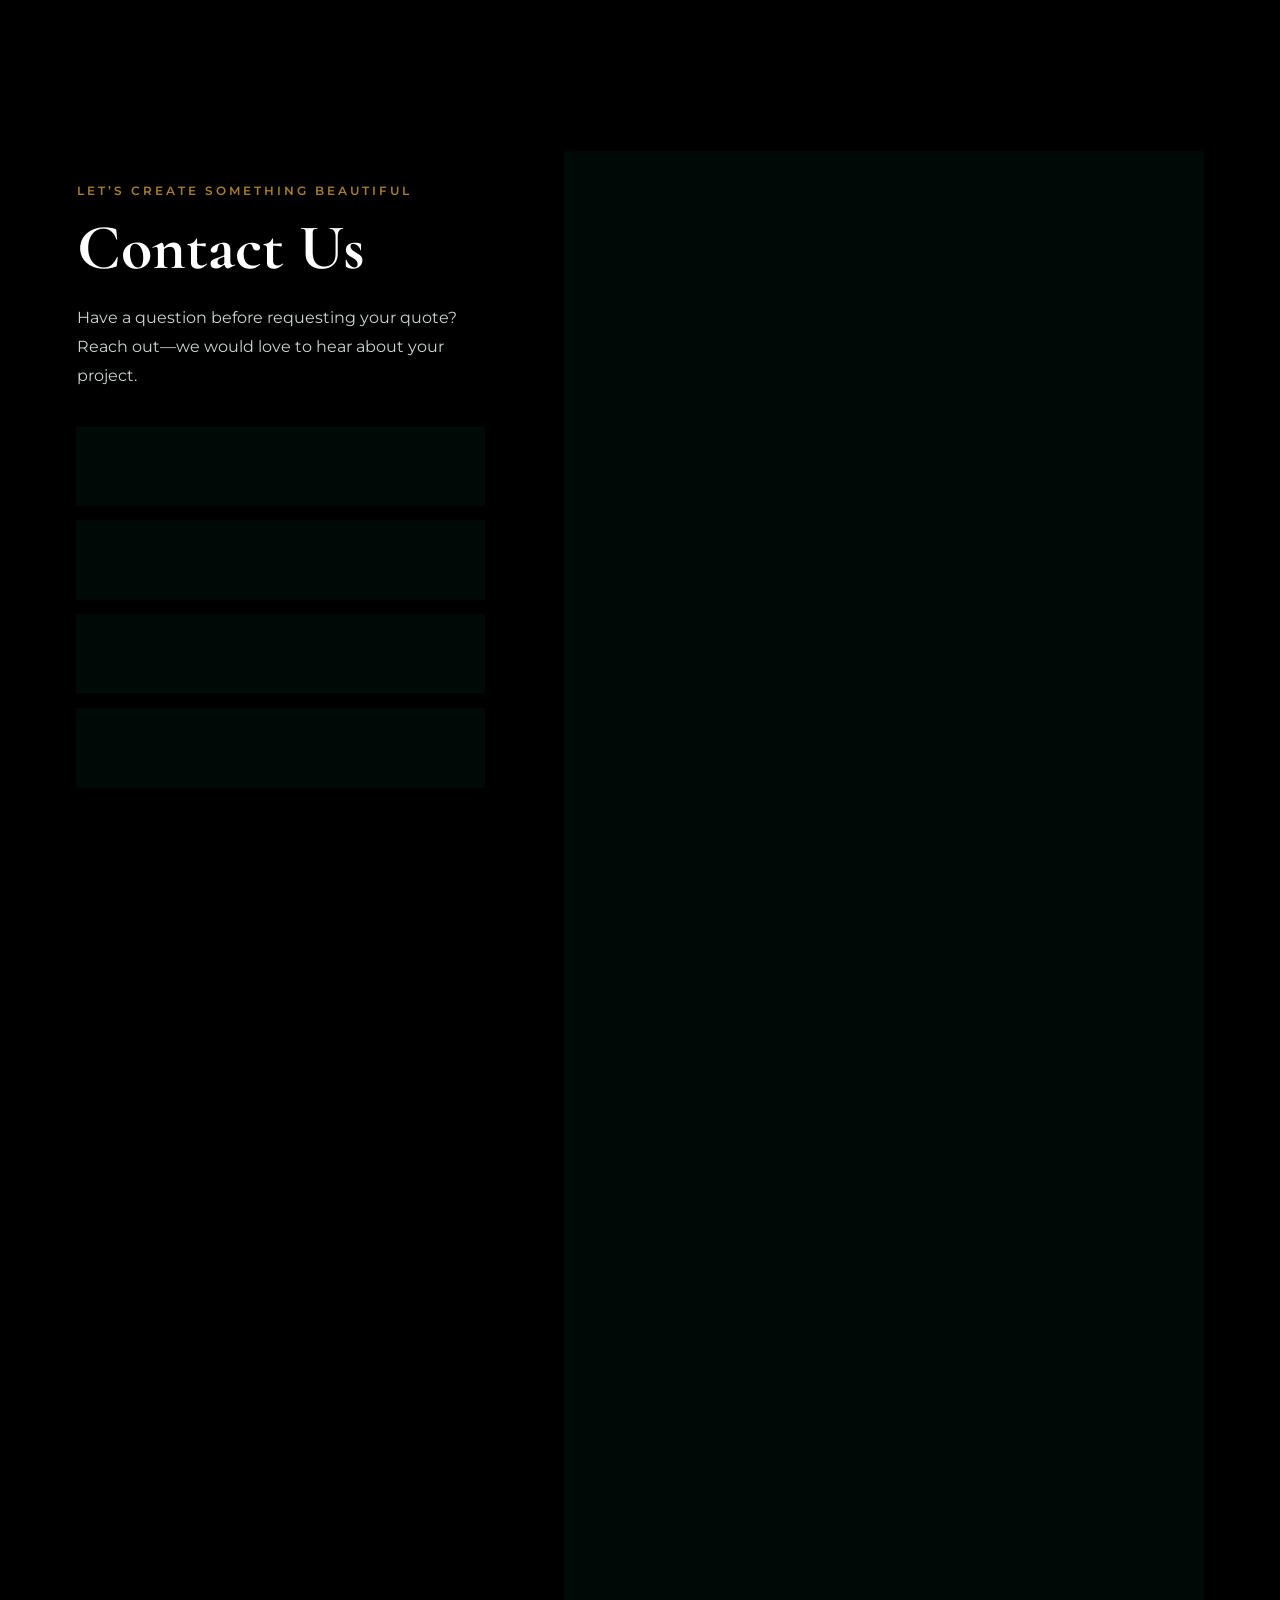
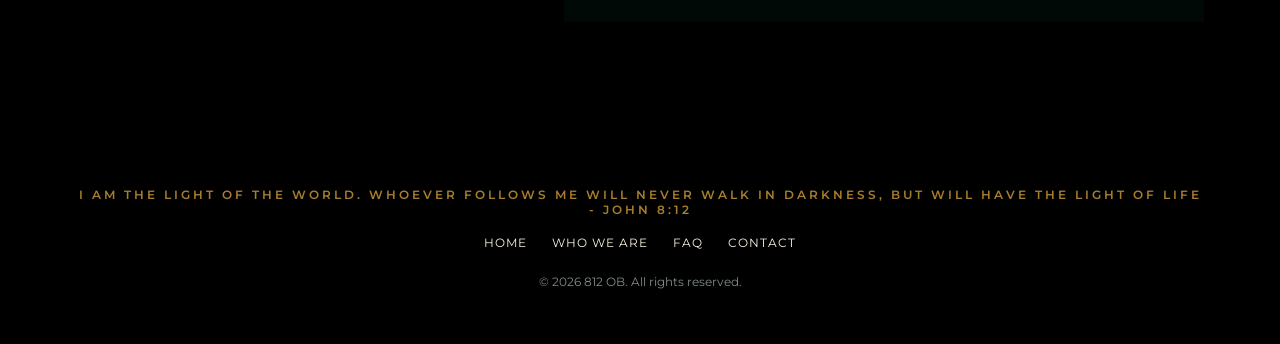
==== commit 9bc8859c: "Update index.html" ====
--- a/index.html
+++ b/index.html
@@ -97,12 +97,10 @@
             <div class="two-columns"><input name="phone" type="tel" placeholder="Phone Number" data-placeholder-en="Phone Number" data-placeholder-es="Número de Teléfono" required><input name="email" type="email" placeholder="Email" data-placeholder-en="Email" data-placeholder-es="Correo Electrónico" required></div>
             <fieldset><legend data-en="Preferred contact method" data-es="Método de contacto preferido">Preferred contact method</legend><label><input type="radio" name="preferred_contact" value="Phone" required> <span data-en="Phone" data-es="Teléfono">Phone</span></label><label><input type="radio" name="preferred_contact" value="Email"> <span data-en="Email" data-es="Correo">Email</span></label></fieldset>
             <fieldset><legend data-en="Preferred storage method" data-es="Método de almacenamiento preferido">Preferred storage method</legend><label><input type="radio" name="preferred_storage" value="Self" required> <span data-en="Self-Storage" data-es="Almacenaje propio">Self</span></label><label><input type="radio" name="preferred_storage" value="Included"> <span data-en="Full-service storage" data-es="Servicio de almacenamiento">Included</span></label></fieldset>
-
             <fieldset><legend data-en="How would you like to handle the materials for your installation?" data-es="¿Cómo le gustaría gestionar los materiales para su instalación?">How would you like to handle the materials for your installation?</legend><label><input type="radio" name="handle_materials" value="Own" required> <span data-en="I own the materials" data-es="Tengo mis propios materiales"> I own the materials</span></label><label><input type="radio" name="handle_materials" value="Rent"> <span data-en="Rent the materials" data-es="Rentar los materiales">Rent the materials</span></label><label><input type="radio" name="handle_materials" value="Purchase"> <span data-en="Would like to purchase the materials" data-es="Me gustaria comprar el material">I would like to purchase the material</span></label></fieldset>
-            
             <fieldset><legend data-en="What would you like to decorate?" data-es="¿Qué deseas decorar?">What would you like to decorate?</legend><label><input type="checkbox" name="decor_areas[]" value="Roofline"> <span data-en="Roofline" data-es="Techo">Roofline</span></label><label><input type="checkbox" name="decor_areas[]" value="Trees"> <span data-en="Trees" data-es="Árboles">Trees</span></label><label><input type="checkbox" name="decor_areas[]" value="Landscape"> <span data-en="Landscape" data-es="Jardín">Landscape</span></label><label><input type="checkbox" name="decor_areas[]" value="Permanent Landscape Lights"> <span data-en="Permanent Landscape Lights" data-es="Luces Permenente de exterior">Permanent Landscape Lights</span></label><label><input type="checkbox" name="decor_areas[]" value="Permanent Roofline Lights"> <span data-en="Permanent Roofline Lights" data-es="Luces Permenente de Tejado">Permanent Roofline Lights</span></label><label><input type="checkbox" name="decor_areas[]" value="Custom"> <span data-en="Custom" data-es="Custom">Custom</span></label><label><input type="checkbox" name="decor_areas[]" value="Not sure"> <span data-en="Not sure" data-es="No estoy seguro/a">Not sure</span></label></fieldset>
             <fieldset><legend data-en="Preferred light color" data-es="Color de luces preferido">Preferred light color</legend><label><input type="radio" name="light_color" value="Warm white" required> <span data-en="Warm White" data-es="Blanco Cálido">Warm White</span></label><label><input type="radio" name="light_color" value="Cool white"> <span data-en="Cool White" data-es="Blanco Frío">Cool White</span></label><label><input type="radio" name="light_color" value="Multicolor"> <span data-en="Multicolor" data-es="Multicolor">Multicolor</span></label><label><input type="radio" name="light_color" value="Not sure"> <span data-en="Not Sure" data-es="No estoy seguro/a">Not Sure</span></label></fieldset>
-            <label class="form-field"><span data-en="Full Address" data-es="Dirección Completa">Full Address</span><input name="address" placeholder="Example: 18 Spring Basket Dr, Spring TX, 77389" data-placeholder-en="Example: 18 Spring Basket Dr, Spring TX, 77389" data-placeholder-es="Ejemplo: 18 Spring Basket Dr, Spring TX, 77389"></label>
+            <label class="form-field"><span data-en="Full Address" data-es="Dirección Completa">Full Address</span><input name="address" placeholder="Example: 18 Spring Basket Dr, Spring TX, 77389" data-placeholder-en="Example: 18 Spring Basket Dr, Spring TX, 77389" data-placeholder-es="Ejemplo: 18 Spring Basket Dr, Spring TX, 77389" Required></label>
             <label class="form-field"><span data-en="Approximate home square footage (optional)" data-es="Superficie aproximada de la casa (opcional)">Approximate home square footage (optional)</span><input name="square_footage" type="number" min="1" placeholder="Example: 2,500 sq. ft." data-placeholder-en="Example: 2,500 sq. ft." data-placeholder-es="Ejemplo: 2,500 pies²"></label>
             <div class="file-upload"><strong data-en="Pictures of your house (optional)" data-es="Fotos de tu casa (opcional)">Pictures of your house (optional)</strong><small data-en="Select multiple photos or add another selection." data-es="Selecciona varias fotos o agrega otra selección.">Select multiple photos or add another selection.</small><div id="photoInputs" class="photo-inputs"><div class="photo-input-row"><input name="house_photos[]" type="file" accept="image/*" multiple></div></div><button id="addPhotoInput" class="secondary-btn" type="button" data-en="+ Add More Photos" data-es="+ Agregar Más Fotos">+ Add More Photos</button></div>
             <textarea name="message" placeholder="If you selected 'custom' please add here any notes for us to reference or a vision of what you would like (Optional)" data-placeholder-en="If you selected 'custom' please add here any notes for us to reference or a vision of what you would like (Optional)" data-placeholder-es="Si seleccionaste previamente 'custom' agrega aqui notas adicional o tu vision. (Opcional)"></textarea>
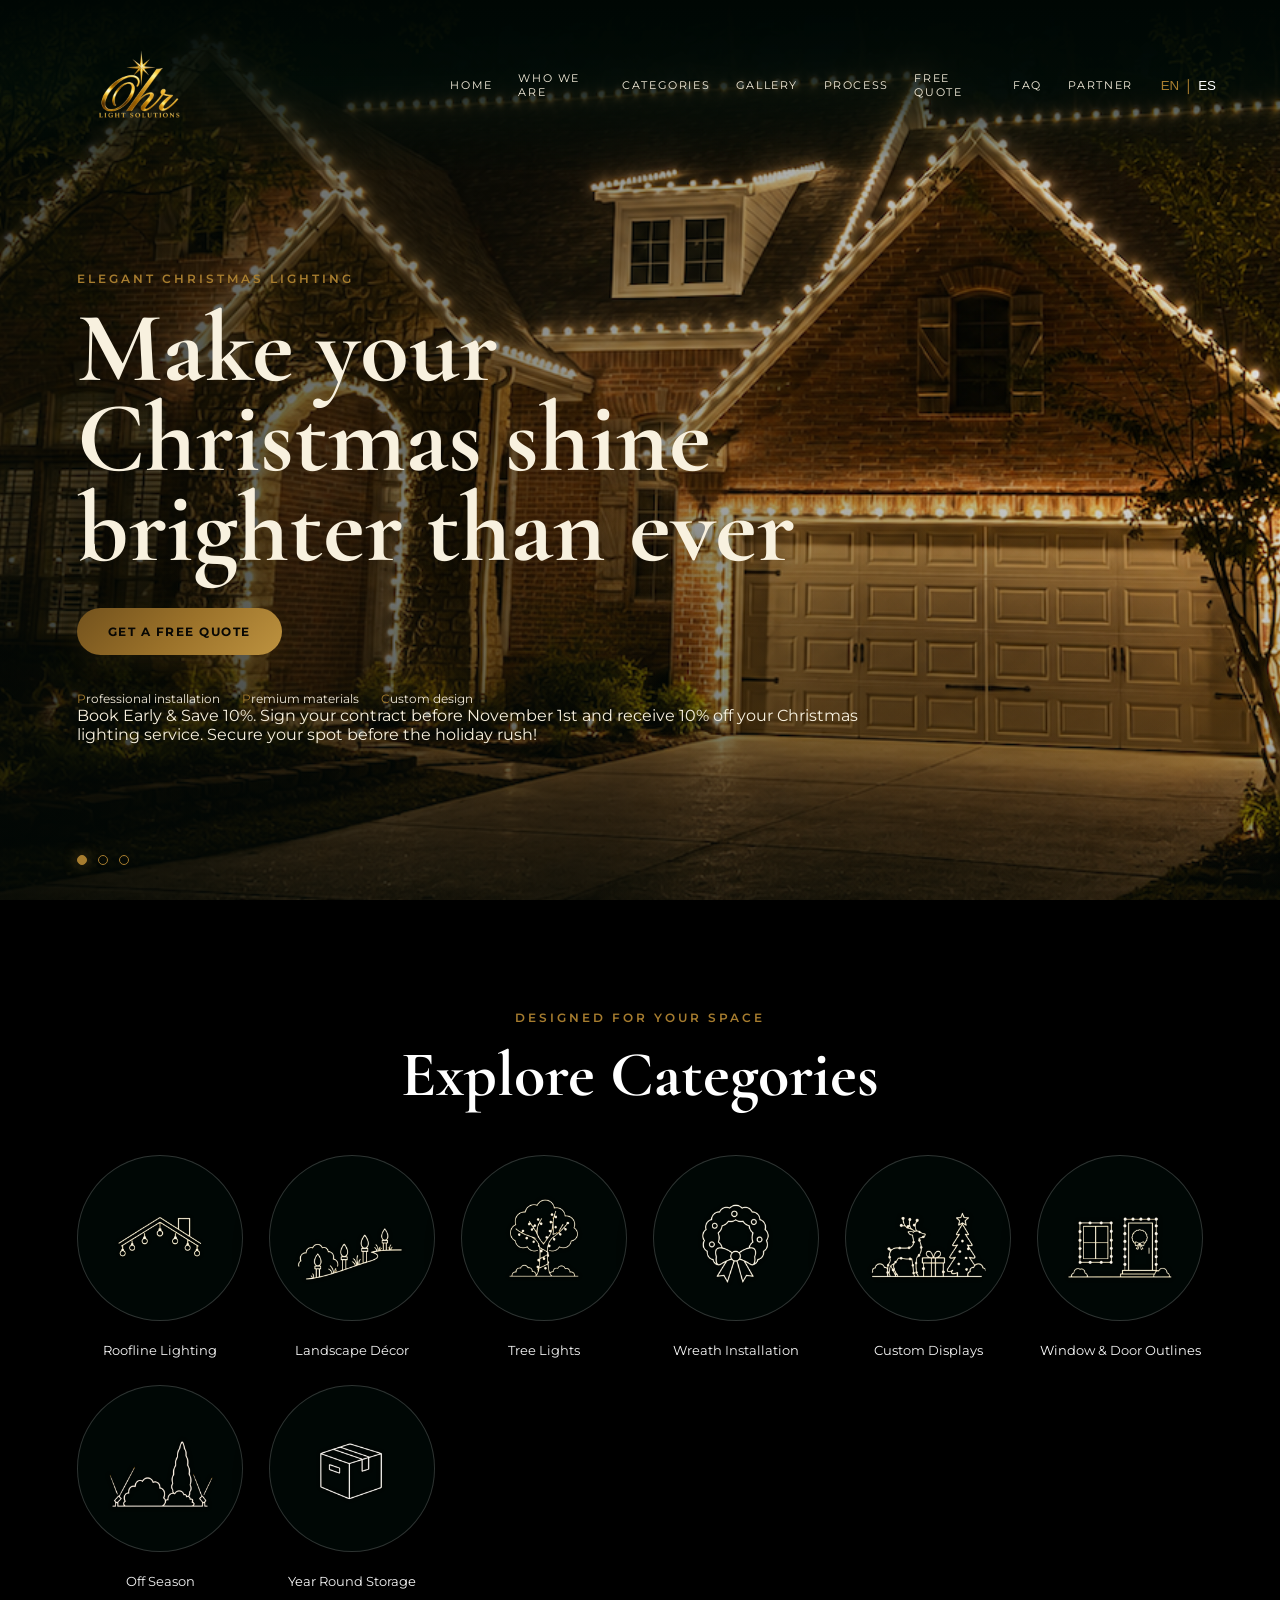
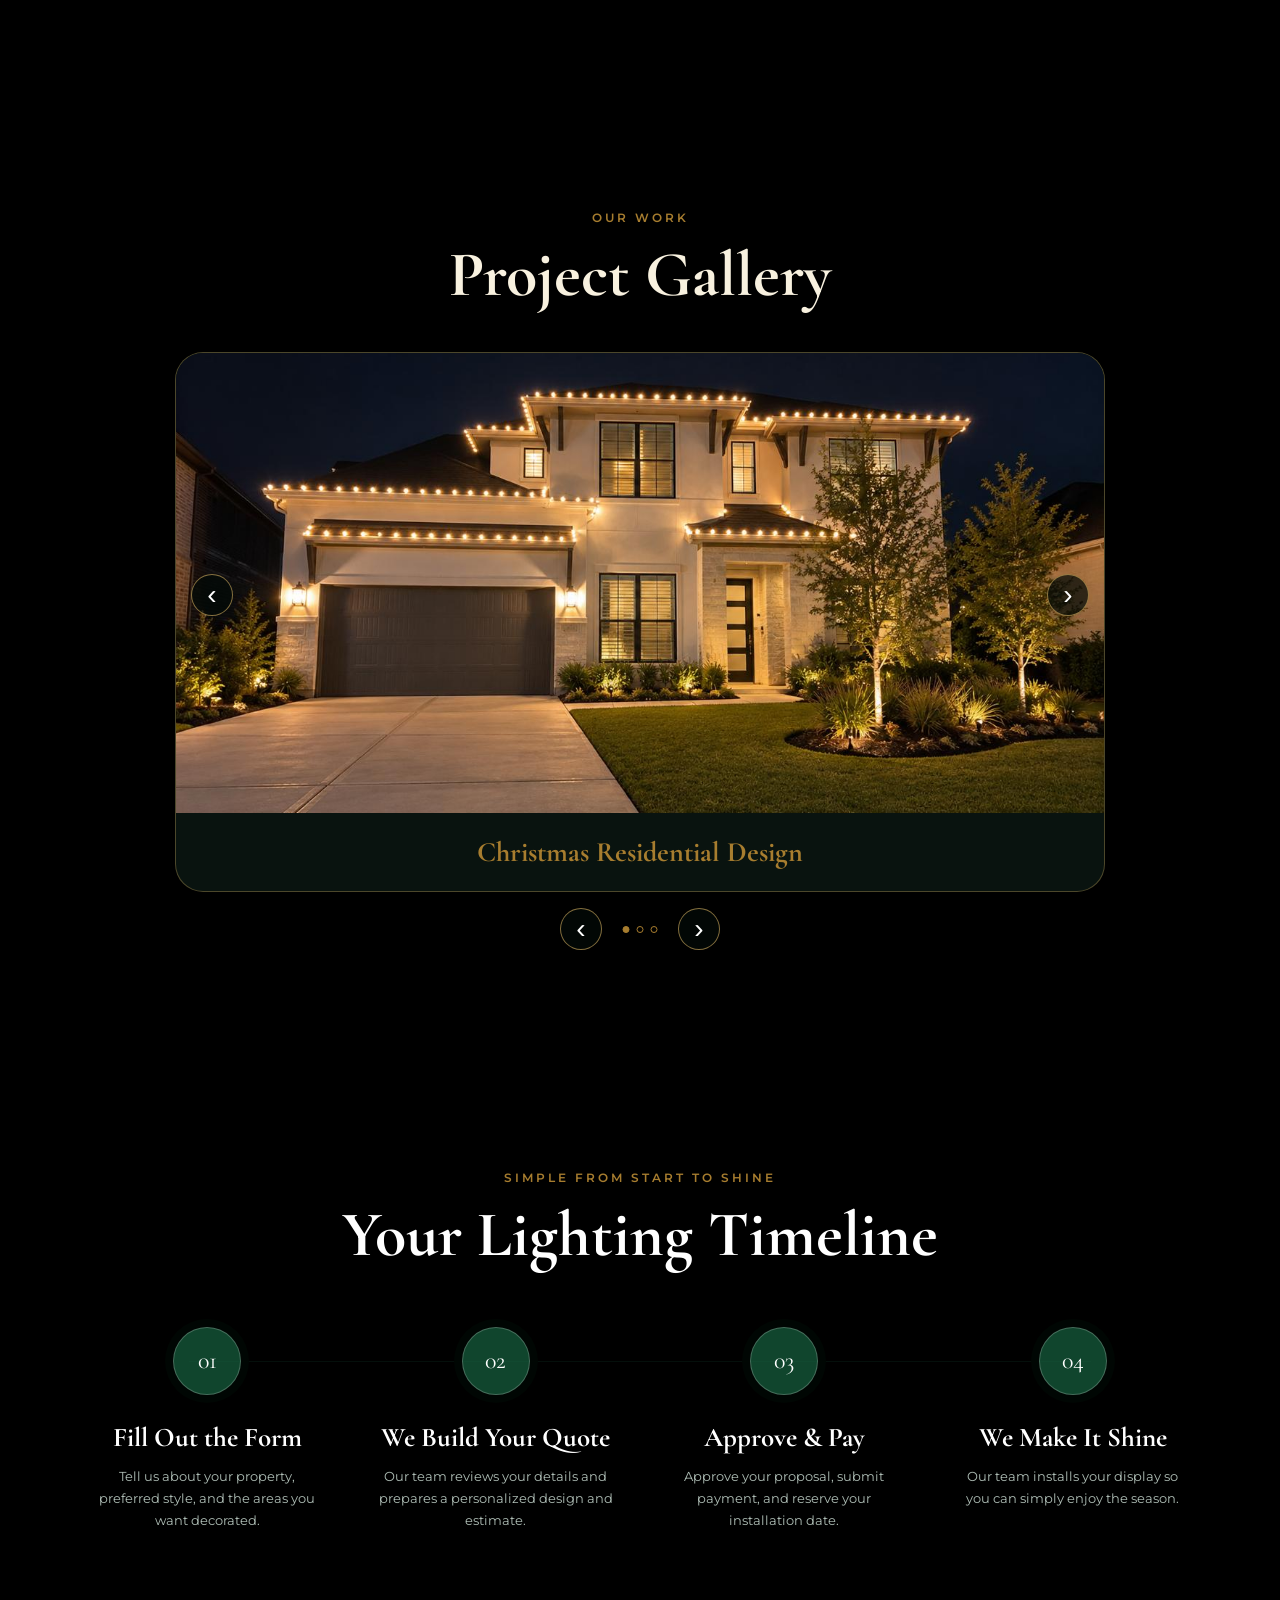
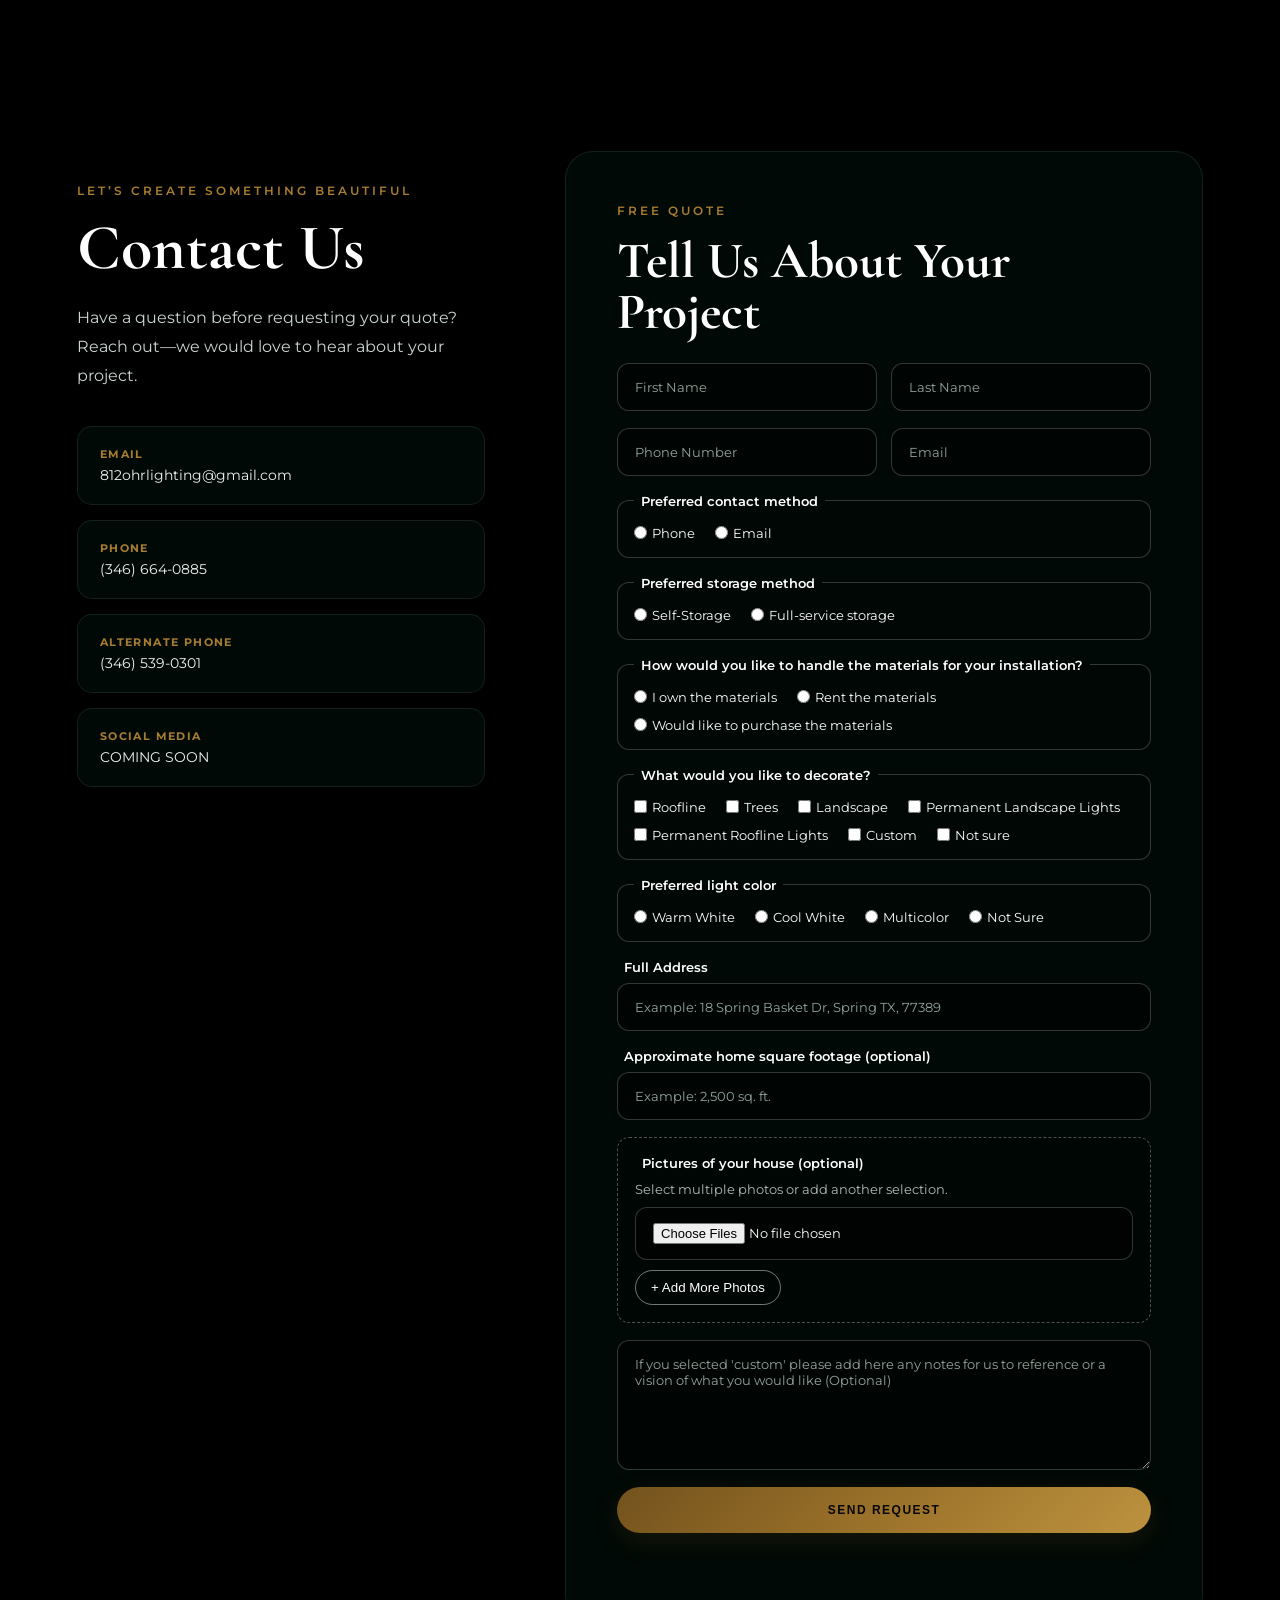
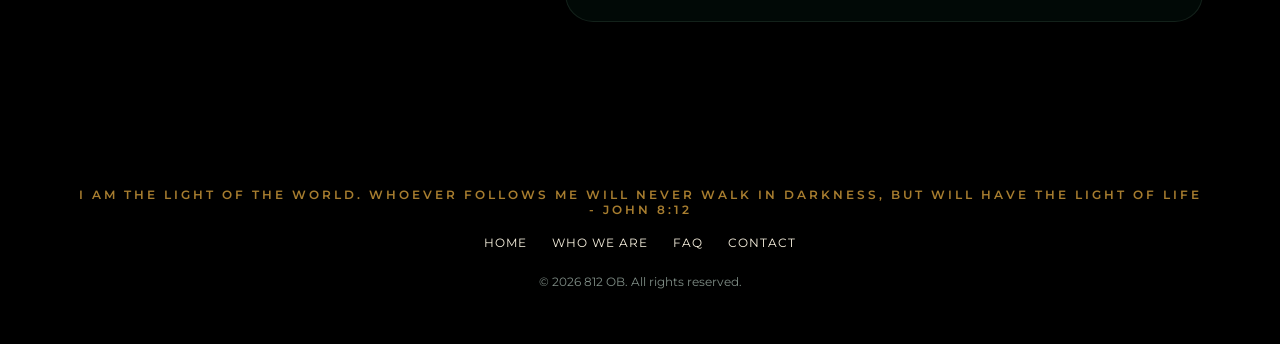
==== commit 1d401c1b: "Update index.html" ====
--- a/index.html
+++ b/index.html
@@ -100,7 +100,16 @@
             <fieldset><legend data-en="How would you like to handle the materials for your installation?" data-es="¿Cómo le gustaría gestionar los materiales para su instalación?">How would you like to handle the materials for your installation?</legend><label><input type="radio" name="handle_materials" value="Own" required> <span data-en="I own the materials" data-es="Tengo mis propios materiales"> I own the materials</span></label><label><input type="radio" name="handle_materials" value="Rent"> <span data-en="Rent the materials" data-es="Rentar los materiales">Rent the materials</span></label><label><input type="radio" name="handle_materials" value="Purchase"> <span data-en="Would like to purchase the materials" data-es="Me gustaria comprar el material">I would like to purchase the material</span></label></fieldset>
             <fieldset><legend data-en="What would you like to decorate?" data-es="¿Qué deseas decorar?">What would you like to decorate?</legend><label><input type="checkbox" name="decor_areas[]" value="Roofline"> <span data-en="Roofline" data-es="Techo">Roofline</span></label><label><input type="checkbox" name="decor_areas[]" value="Trees"> <span data-en="Trees" data-es="Árboles">Trees</span></label><label><input type="checkbox" name="decor_areas[]" value="Landscape"> <span data-en="Landscape" data-es="Jardín">Landscape</span></label><label><input type="checkbox" name="decor_areas[]" value="Permanent Landscape Lights"> <span data-en="Permanent Landscape Lights" data-es="Luces Permenente de exterior">Permanent Landscape Lights</span></label><label><input type="checkbox" name="decor_areas[]" value="Permanent Roofline Lights"> <span data-en="Permanent Roofline Lights" data-es="Luces Permenente de Tejado">Permanent Roofline Lights</span></label><label><input type="checkbox" name="decor_areas[]" value="Custom"> <span data-en="Custom" data-es="Custom">Custom</span></label><label><input type="checkbox" name="decor_areas[]" value="Not sure"> <span data-en="Not sure" data-es="No estoy seguro/a">Not sure</span></label></fieldset>
             <fieldset><legend data-en="Preferred light color" data-es="Color de luces preferido">Preferred light color</legend><label><input type="radio" name="light_color" value="Warm white" required> <span data-en="Warm White" data-es="Blanco Cálido">Warm White</span></label><label><input type="radio" name="light_color" value="Cool white"> <span data-en="Cool White" data-es="Blanco Frío">Cool White</span></label><label><input type="radio" name="light_color" value="Multicolor"> <span data-en="Multicolor" data-es="Multicolor">Multicolor</span></label><label><input type="radio" name="light_color" value="Not sure"> <span data-en="Not Sure" data-es="No estoy seguro/a">Not Sure</span></label></fieldset>
-            <label class="form-field"><span data-en="Full Address" data-es="Dirección Completa">Full Address</span><input name="address" placeholder="Example: 18 Spring Basket Dr, Spring TX, 77389" data-placeholder-en="Example: 18 Spring Basket Dr, Spring TX, 77389" data-placeholder-es="Ejemplo: 18 Spring Basket Dr, Spring TX, 77389" Required></label>
+            <label class="form-field">
+                <span data-en="Full Address" data-es="Dirección Completa">Full Address</span>
+                <input
+                  name="address"
+                  placeholder="Example: 18 Spring Basket Dr, Spring TX, 77389"
+                  data-placeholder-en="Example: 18 Spring Basket Dr, Spring TX, 77389"
+                  data-placeholder-es="Ejemplo: 18 Spring Basket Dr, Spring TX, 77389"
+                  required
+                >
+            </label>
             <label class="form-field"><span data-en="Approximate home square footage (optional)" data-es="Superficie aproximada de la casa (opcional)">Approximate home square footage (optional)</span><input name="square_footage" type="number" min="1" placeholder="Example: 2,500 sq. ft." data-placeholder-en="Example: 2,500 sq. ft." data-placeholder-es="Ejemplo: 2,500 pies²"></label>
             <div class="file-upload"><strong data-en="Pictures of your house (optional)" data-es="Fotos de tu casa (opcional)">Pictures of your house (optional)</strong><small data-en="Select multiple photos or add another selection." data-es="Selecciona varias fotos o agrega otra selección.">Select multiple photos or add another selection.</small><div id="photoInputs" class="photo-inputs"><div class="photo-input-row"><input name="house_photos[]" type="file" accept="image/*" multiple></div></div><button id="addPhotoInput" class="secondary-btn" type="button" data-en="+ Add More Photos" data-es="+ Agregar Más Fotos">+ Add More Photos</button></div>
             <textarea name="message" placeholder="If you selected 'custom' please add here any notes for us to reference or a vision of what you would like (Optional)" data-placeholder-en="If you selected 'custom' please add here any notes for us to reference or a vision of what you would like (Optional)" data-placeholder-es="Si seleccionaste previamente 'custom' agrega aqui notas adicional o tu vision. (Opcional)"></textarea>
